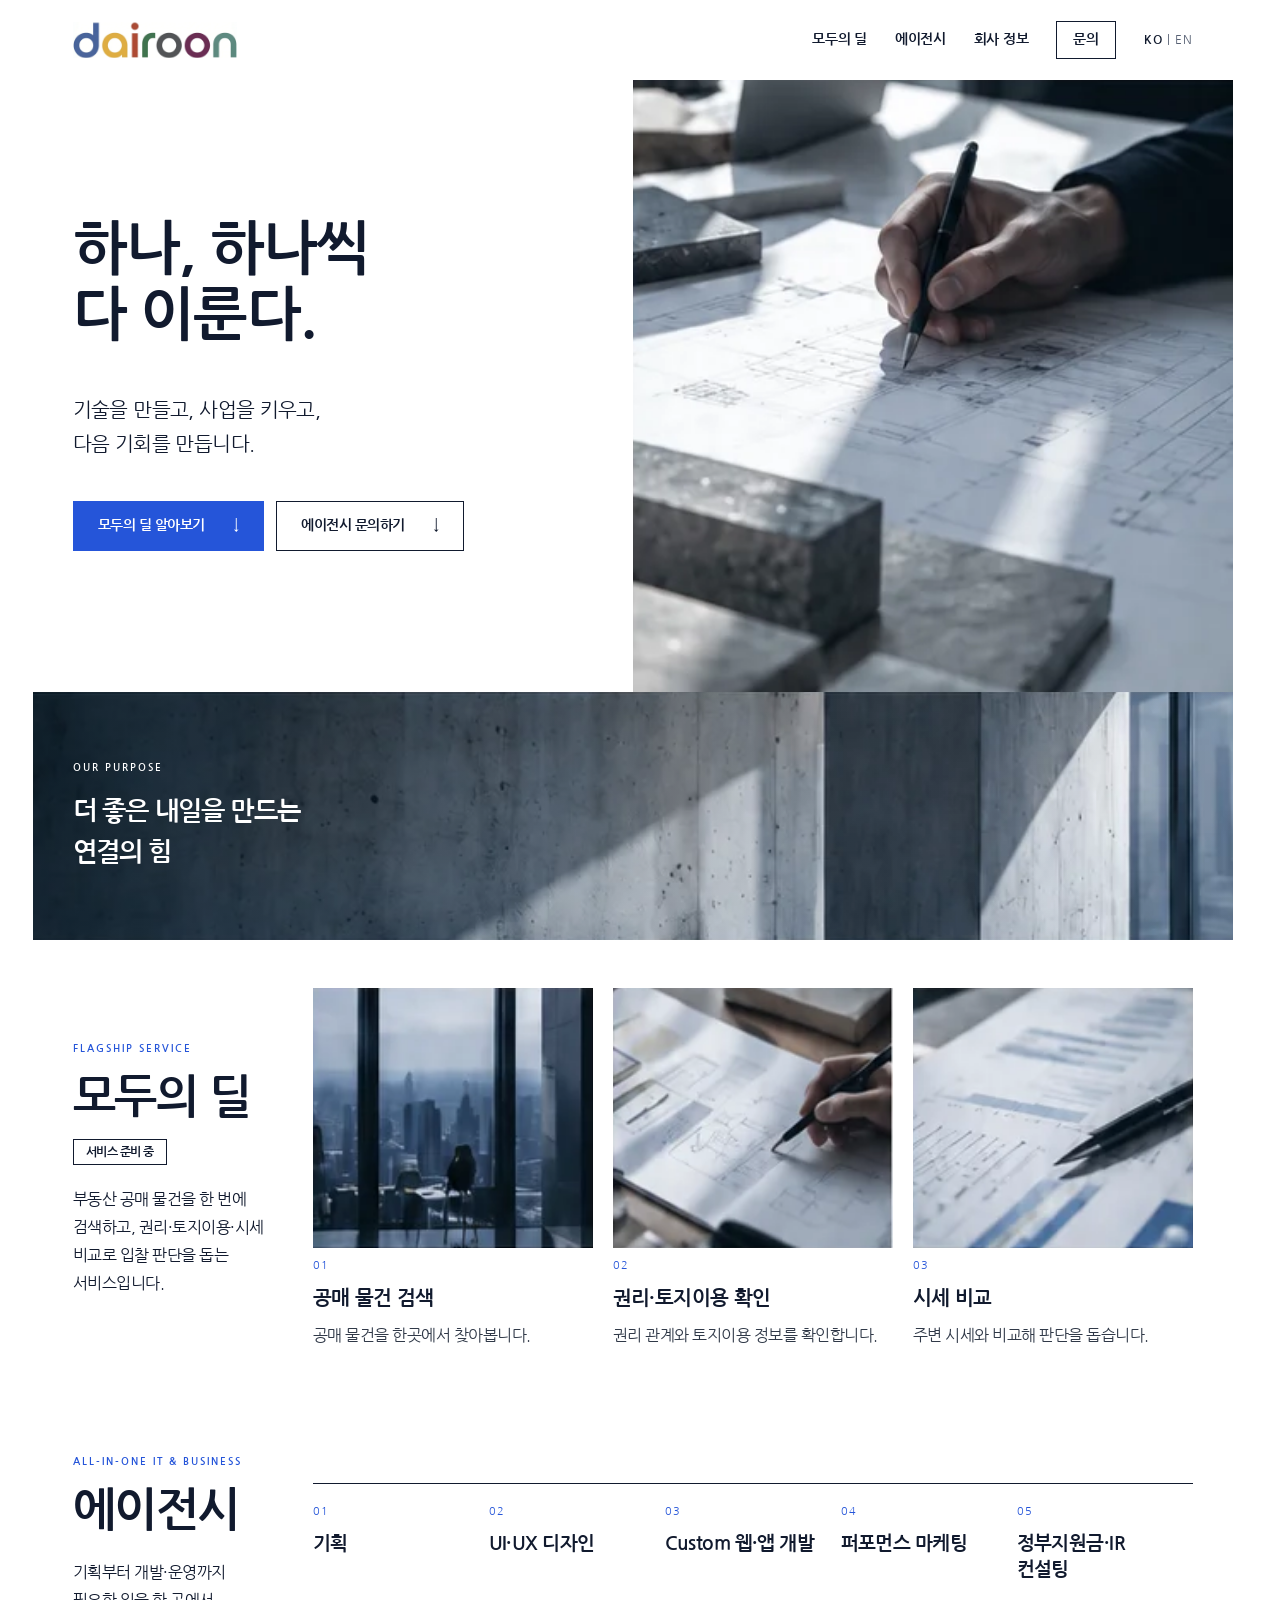
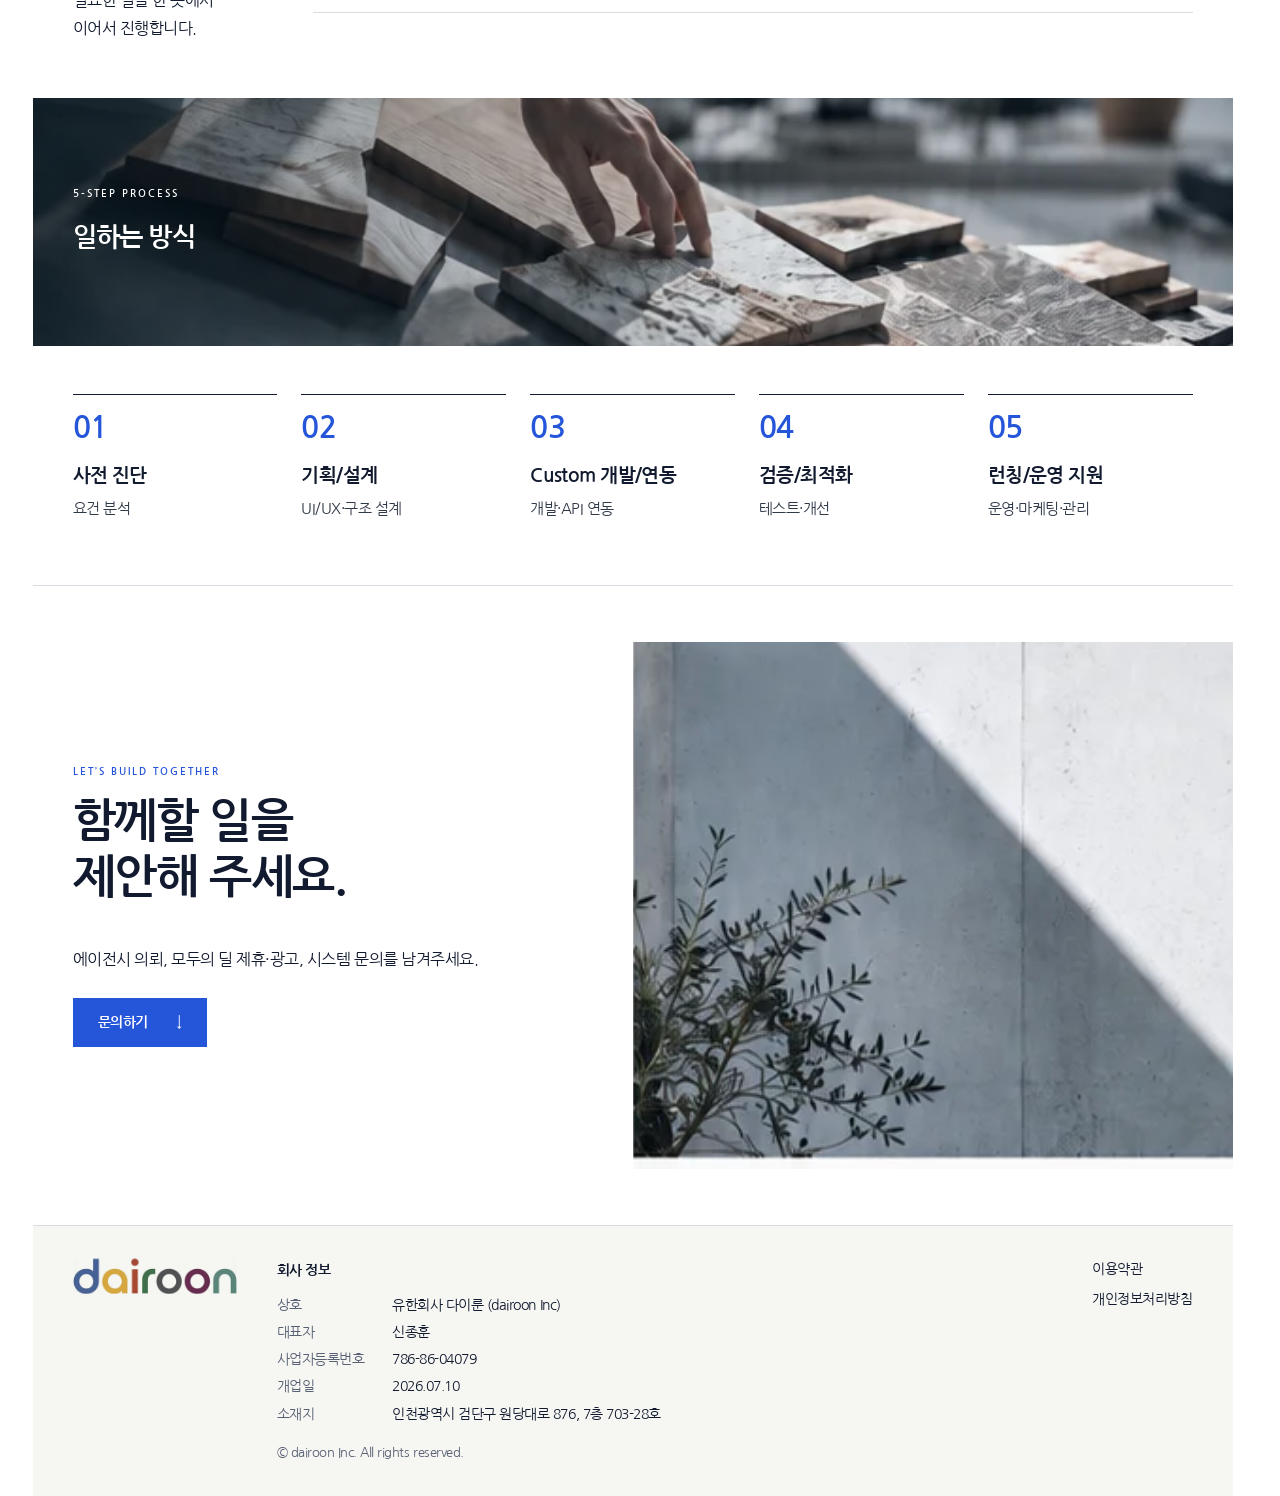
==== index.html @ aea19ba3 "Add renewed homepage (KO) with company info, legal pages, new site.css" ====
<!DOCTYPE html><html lang="ko"><head><meta charset="utf-8"/><meta name="viewport" content="width=device-width, initial-scale=1"/><link rel="stylesheet" href="/_next/static/chunks/2xvtko9cyt8w0.css?v=20260923d"/><link rel="stylesheet" href="/site.css?v=20261012a"/><meta name="theme-color" content="#111a2e"/><title>다이룬 (dairoon) | 올인원 IT & 비즈니스 에이전시, 모두의 딜</title><meta name="description" content="유한회사 다이룬은 기획·디자인·개발을 아우르는 올인원 IT & 비즈니스 에이전시이며, 부동산 공매 정보 서비스 모두의 딜을 준비하고 있습니다."/><link rel="canonical" href="https://www.dairoon.com/"/><link rel="alternate" hreflang="ko" href="https://www.dairoon.com/"/><link rel="alternate" hreflang="en" href="https://www.dairoon.com/en/"/><link rel="alternate" hreflang="x-default" href="https://www.dairoon.com/"/><meta property="og:title" content="다이룬 (dairoon) | 올인원 IT & 비즈니스 에이전시, 모두의 딜"/><meta property="og:description" content="유한회사 다이룬은 기획·디자인·개발을 아우르는 올인원 IT & 비즈니스 에이전시이며, 부동산 공매 정보 서비스 모두의 딜을 준비하고 있습니다."/><meta property="og:url" content="https://www.dairoon.com/"/><meta property="og:site_name" content="dairoon"/><meta property="og:locale" content="ko_KR"/><meta property="og:type" content="website"/><meta property="og:image" content="https://www.dairoon.com/dairoon-og-light-v2.png"/><meta property="og:image:secure_url" content="https://www.dairoon.com/dairoon-og-light-v2.png"/><meta property="og:image:type" content="image/png"/><meta property="og:image:width" content="1200"/><meta property="og:image:height" content="630"/><meta property="og:image:alt" content="dairoon"/><meta name="twitter:card" content="summary_large_image"/><meta name="twitter:image" content="https://www.dairoon.com/dairoon-og-light-v2.png"/><meta name="twitter:title" content="다이룬 (dairoon) | 올인원 IT & 비즈니스 에이전시, 모두의 딜"/><meta name="twitter:description" content="유한회사 다이룬은 기획·디자인·개발을 아우르는 올인원 IT & 비즈니스 에이전시이며, 부동산 공매 정보 서비스 모두의 딜을 준비하고 있습니다."/><link rel="preconnect" href="https://fonts.googleapis.com"/><link rel="preconnect" href="https://fonts.gstatic.com" crossorigin="anonymous"/><link rel="stylesheet" href="https://fonts.googleapis.com/css2?family=Nanum+Gothic:wght@400;700;800&amp;display=swap"/><script type="application/ld+json">{"@context":"https://schema.org","@type":"Organization","name":"다이룬","legalName":"유한회사 다이룬","alternateName":["dairoon","dairoon Inc"],"url":"https://www.dairoon.com/","foundingDate":"2026-07-10","founder":{"@type":"Person","name":"신종훈"},"taxID":"786-86-04079","address":{"@type":"PostalAddress","streetAddress":"원당대로 876, 7층 703-28호","addressLocality":"검단구","addressRegion":"인천광역시","addressCountry":"KR"}}</script></head><body><a class="skip-link" href="#main">본문으로 건너뛰기</a><div id="top"></div><header class="site-header"><a class="home-link" href="/#top" aria-label="다이룬 처음으로"><svg class="logo" viewBox="655 595 1506 336" role="img" aria-label="다이룬 dairoon"><image href="/logo-source.webp" width="2816" height="1536"></image></svg></a><nav class="site-nav" aria-label="Main"><a class="nav-link" href="#modoodeal">모두의 딜</a><a class="nav-link" href="#agency">에이전시</a><a class="nav-link" href="#company">회사 정보</a><a class="nav-contact" href="#contact">문의</a><span class="lang" aria-label="Language"><b>KO</b> | <a href="/en/" hreflang="en" lang="en">EN</a></span></nav></header><main id="main">
<section class="hero" aria-labelledby="hero-title"><div class="hero-copy"><p class="eyebrow">BUILD. OPERATE. GROW.</p><h1 id="hero-title">하나, 하나씩<br/>다 이룬다.</h1><p class="hero-sub">기술을 만들고, 사업을 키우고,<br/>다음 기회를 만듭니다.</p><div class="hero-actions"><a class="primary-button" href="#modoodeal">모두의 딜 알아보기 <span aria-hidden="true">↓</span></a><a class="ghost-button" href="#contact">에이전시 문의하기 <span aria-hidden="true">↓</span></a></div></div><div class="hero-visual"><svg class="photo hero-photo" width="380" height="396" viewBox="356 48 380 396" preserveAspectRatio="xMidYMid slice" aria-hidden="true"><image href="/editorial-source.webp" width="736" height="2135"></image></svg></div></section>
<section id="about" class="banner"><svg class="photo" width="736" height="151" viewBox="0 444 736 151" preserveAspectRatio="xMidYMid slice" aria-hidden="true"><image href="/editorial-source.webp" width="736" height="2135"></image></svg><div class="banner-copy"><p class="eyebrow">OUR PURPOSE</p><h2>더 좋은 내일을 만드는<br/>연결의 힘</h2></div></section>
<section id="modoodeal" class="service-section" aria-labelledby="md-title"><div class="section-intro"><p class="eyebrow">FLAGSHIP SERVICE</p><h2 id="md-title">모두의 딜</h2><p class="status-tag">서비스 준비 중</p><p class="section-lead">부동산 공매 물건을 한 번에 검색하고, 권리·토지이용·시세 비교로 입찰 판단을 돕는 서비스입니다.</p></div><div class="service-grid service-grid-3"><div class="service-card"><article><div class="card-media"><svg class="photo" width="167" height="152" viewBox="547 1474 167 152" preserveAspectRatio="xMidYMid slice" aria-hidden="true"><image href="/editorial-source.webp" width="736" height="2135"></image></svg></div><span class="card-number" aria-hidden="true">01</span><h3>공매 물건 검색</h3><p>공매 물건을 한곳에서 찾아봅니다.</p></article></div><div class="service-card"><article><div class="card-media"><svg class="photo" width="167" height="158" viewBox="547 1045 167 158" preserveAspectRatio="xMidYMid slice" aria-hidden="true"><image href="/editorial-source.webp" width="736" height="2135"></image></svg></div><span class="card-number" aria-hidden="true">02</span><h3>권리·토지이용 확인</h3><p>권리 관계와 토지이용 정보를 확인합니다.</p></article></div><div class="service-card"><article><div class="card-media"><svg class="photo" width="167" height="152" viewBox="186 1474 167 152" preserveAspectRatio="xMidYMid slice" aria-hidden="true"><image href="/editorial-source.webp" width="736" height="2135"></image></svg></div><span class="card-number" aria-hidden="true">03</span><h3>시세 비교</h3><p>주변 시세와 비교해 판단을 돕습니다.</p></article></div></div></section>
<section id="agency" class="service-section" aria-labelledby="ag-title"><div class="section-intro"><p class="eyebrow">ALL-IN-ONE IT & BUSINESS</p><h2 id="ag-title">에이전시</h2><p class="section-lead">기획부터 개발·운영까지
필요한 일을 한 곳에서
이어서 진행합니다.</p></div><ol class="item-grid"><li class="item-card"><span class="card-number" aria-hidden="true">01</span><h3>기획</h3></li><li class="item-card"><span class="card-number" aria-hidden="true">02</span><h3>UI·UX 디자인</h3></li><li class="item-card"><span class="card-number" aria-hidden="true">03</span><h3>Custom 웹·앱 개발</h3></li><li class="item-card"><span class="card-number" aria-hidden="true">04</span><h3>퍼포먼스 마케팅</h3></li><li class="item-card"><span class="card-number" aria-hidden="true">05</span><h3>정부지원금·IR 컨설팅</h3></li></ol></section>
<section class="banner"><svg class="photo" width="736" height="168" viewBox="0 854 736 168" preserveAspectRatio="xMidYMid slice" aria-hidden="true"><image href="/editorial-source.webp" width="736" height="2135"></image></svg><div class="banner-copy"><p class="eyebrow">5-STEP PROCESS</p><h2>일하는 방식</h2></div></section>
<section id="process" class="process-section" aria-label="일하는 방식"><ol class="step-grid"><li class="step"><span class="step-number">01</span><h3>사전 진단</h3><p>요건 분석</p></li><li class="step"><span class="step-number">02</span><h3>기획/설계</h3><p>UI/UX·구조 설계</p></li><li class="step"><span class="step-number">03</span><h3>Custom 개발/연동</h3><p>개발·API 연동</p></li><li class="step"><span class="step-number">04</span><h3>검증/최적화</h3><p>테스트·개선</p></li><li class="step"><span class="step-number">05</span><h3>런칭/운영 지원</h3><p>운영·마케팅·관리</p></li></ol></section>
<div class="contact-reveal"><section id="contact" class="contact-section" aria-labelledby="contact-title"><input class="contact-form-toggle" type="checkbox" id="contact-form-toggle"/><div class="contact-overview"><div class="contact-copy"><p class="eyebrow">LET’S BUILD TOGETHER</p><h2 id="contact-title">함께할 일을<br/>제안해 주세요.</h2><p>에이전시 의뢰, 모두의 딜 제휴·광고,<br class="mobile-break"/> 시스템 문의를 남겨주세요.</p><label class="primary-button" for="contact-form-toggle">문의하기 <span aria-hidden="true">↓</span></label></div><svg class="photo" width="318" height="281" viewBox="418 1740 318 281" preserveAspectRatio="xMidYMid slice" aria-hidden="true"><image href="/editorial-source.webp" width="736" height="2135"></image></svg></div><div id="contact-form-panel" class="contact-form-panel"><div class="form-intro"><h3>어떤 일을 함께할까요?</h3><p>필요한 도움을 알려주세요.</p><p class="form-note">* 필수 입력</p></div><form action="https://formsubmit.co/jason@dairoon.com" method="POST" aria-label="문의 양식"><input type="hidden" name="_subject" value="[다이룬] 문의"/><input type="hidden" name="_template" value="table"/><input type="hidden" name="_captcha" value="false"/><input type="hidden" name="_next" value="https://www.dairoon.com/thanks.html"/><fieldset><legend class="sr-only">문의 정보</legend><div class="form-grid"><div class="field"><label for="name">이름 *</label><input id="name" autocomplete="name" maxlength="60" required name="name"/></div><div class="field"><label for="email">이메일 *</label><input id="email" type="email" autocomplete="email" maxlength="254" required name="email"/></div><div class="field"><label for="company">회사·소속 <span>(선택)</span></label><input id="company" autocomplete="organization" maxlength="100" name="company"/></div><div class="field"><label for="phone">연락처 <span>(선택)</span></label><input id="phone" type="tel" autocomplete="tel" maxlength="30" name="phone"/></div><div class="field full-width"><label for="type">문의 유형 *</label><select id="type" name="type" required><option value="" selected>문의 유형을 선택해주세요</option><option>에이전시 문의</option><option>모두의 딜 제휴</option><option>광고</option><option>시스템 문의</option></select></div><div class="field full-width"><label for="message">문의 내용 *</label><textarea id="message" name="message" rows="6" minlength="10" maxlength="3000" required placeholder="진행하고 싶은 일이나 궁금한 점을 적어주세요."></textarea></div><div class="honeypot" aria-hidden="true"><label for="website">웹사이트</label><input id="website" tabindex="-1" autocomplete="off" name="website"/></div></div><p class="setup-notice">문의하신 내용을 확인한 후 회신해 드리겠습니다.</p><label class="consent"><input type="checkbox" required name="consent"/><span>개인정보 수집·이용에 동의합니다. (필수) <a class="policy-link" href="/privacy.html">개인정보처리방침</a></span></label><button class="primary-button submit-button" type="submit">문의 보내기 <span aria-hidden="true">↗</span></button></fieldset></form></div></section></div>
</main>
<footer id="company" class="site-footer company-footer"><a class="footer-logo" href="/#top" aria-label="다이룬 처음으로"><svg class="logo" viewBox="655 595 1506 336" role="img" aria-label="다이룬 dairoon"><image href="/logo-source.webp" width="2816" height="1536"></image></svg></a><div class="footer-info"><strong>회사 정보</strong><dl class="company-list"><dt>상호</dt><dd>유한회사 다이룬 (dairoon Inc)</dd><dt>대표자</dt><dd>신종훈</dd><dt>사업자등록번호</dt><dd>786-86-04079</dd><dt>개업일</dt><dd>2026.07.10</dd><dt>소재지</dt><dd>인천광역시 검단구 원당대로 876, 7층 703-28호</dd></dl><small>© dairoon Inc. All rights reserved.</small></div><nav class="footer-links" aria-label="Legal"><a href="/terms.html">이용약관</a><a href="/privacy.html">개인정보처리방침</a></nav></footer></body></html>
---- _next/static/chunks/2xvtko9cyt8w0.css ----
:root{--ink:#111a2e;--blue:#2555d9;--paper:#f6f6f3;--white:#fff;--muted:#586174;--line:#d9dce2;--error:#a82727;--content:1200px;--gutter:40px;--ease:cubic-bezier(.25, 1, .5, 1)}*{box-sizing:border-box}html{scroll-behavior:smooth;scrollbar-gutter:stable;scrollbar-color:#9199a5 #f6f6f3;scroll-padding-top:24px}body{color:var(--ink);font-synthesis:none;letter-spacing:-.03em;-webkit-font-smoothing:antialiased;-moz-osx-font-smoothing:grayscale;background:#fff;margin:0;font-family:Nanum Gothic,system-ui,-apple-system,BlinkMacSystemFont,sans-serif;font-size:16px;line-height:1.7}a{color:inherit;text-decoration:none}button,input,textarea,select{font:inherit}button{cursor:pointer}button:disabled{cursor:not-allowed;opacity:.55}a,button,input,textarea,select,summary{-webkit-tap-highlight-color:transparent}:focus-visible{outline:3px solid var(--blue);outline-offset:4px}h1,h2,h3,p{margin:0}h1,h2,h3{letter-spacing:-.03em;word-break:keep-all;line-height:1.25}p{overflow-wrap:anywhere;word-break:keep-all}img,svg{object-fit:cover;max-width:100%;height:auto;display:block}fieldset{border:0;min-width:0;margin:0;padding:0}main,.site-header,.site-footer{width:100%;max-width:var(--content);margin:0 auto}main>*{min-width:0}section{position:relative}.sr-only,.skip-link:not(:focus){clip-path:inset(50%);white-space:nowrap;width:1px;height:1px;position:absolute;overflow:hidden}.skip-link:focus{z-index:100;background:#fff;padding:12px;position:fixed;top:12px;left:12px}.logo{aspect-ratio:1506/336;width:100%;height:auto;overflow:hidden}.photo{object-fit:cover;width:100%;max-width:100%;height:auto;overflow:hidden}.eyebrow{letter-spacing:.2em;font-size:10px;font-weight:700;line-height:1.5}.site-header{height:80px;padding:0 var(--gutter);align-items:center;display:flex}.home-link{flex:none;width:164px;display:block}.hero{grid-template-columns:repeat(2,minmax(0,1fr));align-items:stretch;display:grid}.hero-copy{padding:76px 36px 80px var(--gutter);align-self:center;min-width:0}.hero h1{letter-spacing:-.03em;font-size:clamp(42px,4.5vw,64px);font-weight:700;line-height:1.15}.hero-sub{letter-spacing:-.03em;margin-top:44px;font-size:20px;line-height:1.7}.hero-copy .eyebrow,.hero-copy .text-link{display:none}.hero-visual{aspect-ratio:1/1.02;min-width:0;overflow:hidden}.hero-visual .photo{object-fit:cover;height:100%}.hero-visual>.reveal-motion{height:100%}.banner{isolation:isolate;background:#172731;align-items:center;min-height:248px;display:grid;overflow:hidden}.banner>.photo{z-index:-2;height:100%;position:absolute;inset:0}.banner:after{content:"";z-index:-1;background:linear-gradient(90deg,#07141d7a,#07141d0a 75%);position:absolute;inset:0}.banner-copy{padding:48px var(--gutter);color:#fff}.banner .eyebrow{margin-bottom:16px}.banner h2{font-size:26px;font-weight:700;line-height:1.55}.service-section{padding:48px var(--gutter) 56px;grid-template-columns:210px minmax(0,1fr);align-items:center;gap:30px;display:grid}.section-intro{min-width:0}.section-intro h2{margin-top:14px;font-size:46px;font-weight:700;line-height:1.2}.section-lead{letter-spacing:-.03em;white-space:pre-line;margin-top:20px;font-size:16px;line-height:1.75}.service-grid{align-items:start;gap:20px;min-width:0;display:grid}.service-grid-2{grid-template-columns:repeat(2,minmax(0,1fr))}.service-grid-3{grid-template-columns:repeat(3,minmax(0,1fr))}.service-card,.service-card article{min-width:0}.card-media{aspect-ratio:1.075;width:100%;overflow:hidden}.card-media .photo{object-fit:cover;width:100%;height:100%}.service-grid-2 .card-media{aspect-ratio:1.635}.card-number{letter-spacing:.12em;color:var(--blue);font-variant-numeric:tabular-nums;margin-top:12px;margin-bottom:14px;font-size:11px;line-height:1;display:block}.service-card h3{overflow-wrap:anywhere;margin-bottom:10px;font-size:20px;font-weight:700;line-height:1.35}.service-card p{letter-spacing:-.03em;white-space:normal;color:#303948;font-size:16px;line-height:1.7}.contact-reveal{min-width:0}.contact-section{border-top:1px solid var(--line)}.contact-overview{grid-template-columns:repeat(2,minmax(0,1fr));align-items:center;gap:0;padding:56px 0;display:grid}.contact-copy{padding:24px 32px 24px var(--gutter);min-width:0}.contact-copy .eyebrow{display:none}.contact-copy h2{font-size:46px;font-weight:700;line-height:1.22}.contact-copy>p:not(.eyebrow){margin-top:40px;font-size:16px;line-height:1.8}.contact-overview>.photo{aspect-ratio:1.14;object-fit:cover;width:100%;height:auto}.mobile-break{display:none}.primary-button{border:1px solid var(--blue);background:var(--blue);color:#fff;min-height:48px;transition:background .2s var(--ease);justify-content:space-between;align-items:center;gap:28px;padding:12px 24px;font-size:14px;font-weight:700;display:inline-flex}.primary-button:hover:not(:disabled){background:#183fa9}.primary-button:active:not(:disabled){background:#14368f}.contact-copy .primary-button{margin-top:24px}.site-footer{padding:32px var(--gutter);background:var(--paper);border-top:1px solid var(--line);grid-template-columns:170px minmax(0,1fr) auto;align-items:center;gap:34px;display:grid}.footer-logo{width:164px}.footer-logo .logo{mix-blend-mode:multiply}.footer-info{overflow-wrap:anywhere;font-size:14px;line-height:1.8}.footer-info strong{margin-bottom:3px;font-size:14px;display:block}.footer-info address{font-style:normal}.footer-info small{color:var(--muted);margin-top:6px;font-size:13px;display:block}.socials{flex-wrap:wrap;align-items:center;gap:4px;display:flex}.social-button{width:44px;height:44px;color:var(--ink);background:0 0;border:0;border-radius:8px;place-items:center;padding:0;display:grid}.social-button:hover{background:#e5e8ee}.toast-region{z-index:100;inset-inline:20px;bottom:calc(24px + env(safe-area-inset-bottom,0px));pointer-events:none;justify-content:center;display:flex;position:fixed}.site-toast{color:#fff;text-align:center;opacity:0;max-width:calc(100% - 8px);transition:opacity .35s var(--ease),transform .35s var(--ease);transform:translateY(16px);background:rgba(17,26,46,.92);-webkit-backdrop-filter:blur(14px);backdrop-filter:blur(14px);border:1px solid rgba(255,255,255,.16);border-radius:16px;padding:14px 26px;font-size:14px;font-weight:700;letter-spacing:-.02em;line-height:1.6;box-shadow:0 16px 40px rgba(8,14,28,.4)}.site-toast[data-state=hidden]{visibility:hidden}.site-toast[data-state=visible]{opacity:1;transform:translateY(0)}@media (prefers-reduced-motion:reduce){.site-toast{transition:opacity .2s linear;transform:none!important}}.socials svg{width:19px;height:19px;fill:var(--ink)}.socials svg[fill=none]{fill:none;stroke:var(--ink);stroke-width:1.8px}.reveal{min-width:0}.reveal-motion{opacity:1;transition:opacity .7s var(--ease), transform .7s var(--ease);transition-delay:var(--reveal-delay,0s);transform:none}.reveal-pending>.reveal-motion{opacity:0;transition:none;transform:translateY(30px)}.reveal-pending:focus-within>.reveal-motion{opacity:1;transform:none}.contact-form-panel{padding:40px var(--gutter) 48px;background:var(--paper);border-top:1px solid var(--line)}.contact-form-panel:not([hidden]){grid-template-columns:minmax(0,1fr) minmax(0,2fr);gap:40px;display:grid}.form-intro h3{font-size:24px}.form-intro p{color:var(--muted);margin-top:12px;font-size:16px}.form-note{margin-top:24px;font-size:12px}.form-grid{grid-template-columns:repeat(2,minmax(0,1fr));gap:20px;display:grid}.field{flex-direction:column;gap:8px;min-width:0;display:flex}.full-width{grid-column:1/-1}.field label{font-size:14px;font-weight:700}.field label span{color:var(--muted);font-weight:400}.field input,.field textarea,.field select{width:100%;min-width:0;color:var(--ink);background:#fff;border:1px solid #9299a4;border-radius:0;min-height:48px;padding:12px;font-size:16px}.field textarea{resize:vertical;min-height:160px}.field [aria-invalid=true]{border-color:var(--error)}.field-error{color:var(--error);font-size:13px}.character-count{text-align:right;color:var(--muted);font-size:12px}.honeypot{width:1px;height:1px;position:absolute;left:-10000px;overflow:hidden}.privacy-notice{border-block:1px solid var(--line);margin:24px 0 16px;padding:16px 0;font-size:13px}.privacy-notice summary{cursor:pointer;font-weight:700}.privacy-notice dl{grid-template-columns:120px minmax(0,1fr);gap:8px;display:grid}.privacy-notice dd{margin:0}.consent{align-items:center;gap:12px;min-height:44px;font-size:13px;display:flex}.consent input{width:20px;height:20px;accent-color:var(--blue);flex:none}.setup-notice{color:var(--muted);padding:20px 0;font-size:14px}.setup-notice a{text-decoration:underline}.security-check{min-height:65px;margin-top:20px}.submit-button{min-width:200px;margin-top:24px}.form-status:not(:empty){border-left:3px solid var(--blue);background:#edf1fb;margin-top:20px;padding:16px;font-size:14px}.form-status.error{color:var(--error);border-color:var(--error);background:#fff3f0}@media (min-width:769px) and (max-width:1024px){:root{--gutter:28px}.service-section{grid-template-columns:170px minmax(0,1fr);gap:22px}.service-grid{gap:16px}.service-card h3{font-size:18px}.section-intro h2{font-size:40px}.hero-copy{padding-block:60px}.hero h1{font-size:46px}.hero-sub{font-size:17px}.contact-copy h2{font-size:38px}.site-footer{grid-template-columns:150px minmax(0,1fr);gap:24px}.socials{grid-column:2}}@media (max-width:768px){body{font-size:15px}:root{--gutter:20px}.site-header{height:72px}.home-link{width:145px}.hero{padding:0 var(--gutter);grid-template-columns:1fr;gap:32px}.hero-copy{padding:42px 0 0}.hero h1{font-size:clamp(36px,8.5vw,54px)}.hero-sub{margin-top:28px;font-size:17px;line-height:1.75}.hero-visual{aspect-ratio:4/3;margin-bottom:36px}.banner{min-height:220px}.banner h2{font-size:24px}.banner-copy{padding:40px var(--gutter)}.service-section{padding:40px var(--gutter) 48px;grid-template-columns:1fr;gap:30px}.section-intro h2{margin-top:12px;font-size:38px}.section-lead{margin-top:16px;font-size:15px}.service-grid-2,.service-grid-3{grid-template-columns:1fr;gap:32px}.card-media,.service-grid-2 .card-media{aspect-ratio:1.5}.service-card h3{font-size:22px}.service-card p{font-size:15px}.contact-overview{padding:40px var(--gutter);grid-template-columns:1fr;gap:32px}.contact-copy{padding:0}.contact-copy h2{font-size:clamp(32px,8vw,44px)}.contact-copy>p:not(.eyebrow){margin-top:24px;font-size:15px}.contact-overview>.photo{aspect-ratio:1.5}.contact-section.is-open .contact-overview>.photo{display:none}.contact-form-panel:not([hidden]){grid-template-columns:1fr;gap:28px}.form-grid,.privacy-notice dl{grid-template-columns:1fr}.privacy-notice dd{margin-bottom:8px}.submit-button{width:100%}.site-footer{padding:28px var(--gutter);grid-template-columns:1fr;gap:22px}.footer-logo{width:145px}.socials{grid-column:1}.socials svg{width:20px;height:20px}}@media (prefers-reduced-motion:reduce){html{scroll-behavior:auto}.reveal>.reveal-motion{opacity:1;transition:none;transform:none}*,:before,:after{transition:none!important;animation:none!important}}@media (forced-colors:active){html{scrollbar-color:auto}}@media print{.reveal>.reveal-motion{opacity:1;transition:none;transform:none}}

@keyframes mobile-hero-type{from{clip-path:inset(0 100% 0 0)}to{clip-path:inset(0 0 0 0)}}@media (max-width:768px) and (prefers-reduced-motion:no-preference){.hero h1{animation:mobile-hero-type 1.2s steps(12,end) .15s both}}
@keyframes dairoon-sequential-reveal{from{opacity:0;transform:translateY(26px)}to{opacity:1;transform:translateY(0)}}.contact-form-panel{display:none}.contact-form-panel:target{display:grid;animation:dairoon-sequential-reveal .45s var(--ease) both}
.contact-form-panel:not([hidden]){display:none}.contact-form-panel:not([hidden]):target{display:grid}
.contact-form-toggle{position:absolute;width:1px;height:1px;opacity:0;pointer-events:none}.contact-form-toggle:not(:checked)~.contact-form-panel{display:none!important}.contact-form-toggle:checked~.contact-form-panel{display:grid!important}.contact-copy label.primary-button{cursor:pointer}
---- site.css ----
.site-header{justify-content:space-between}
.site-nav{display:flex;align-items:center;gap:28px;font-size:14px;font-weight:700;letter-spacing:-.02em}
.site-nav a:hover{color:var(--blue)}
.site-nav .nav-contact{border:1px solid var(--ink);padding:6px 16px}
.site-nav .nav-contact:hover{background:var(--ink);color:#fff}
.lang{font-size:12px;letter-spacing:.08em;color:var(--muted);font-weight:400;white-space:nowrap}
.lang b{color:var(--ink)}
.hero-copy .eyebrow{display:none}
.hero-actions{display:flex;flex-wrap:wrap;gap:12px;margin-top:40px}
.hero-actions .primary-button,.hero-actions .ghost-button{min-width:176px}
.ghost-button{border:1px solid var(--ink);background:#fff;color:var(--ink);min-height:48px;justify-content:space-between;align-items:center;gap:28px;padding:12px 24px;font-size:14px;font-weight:700;display:inline-flex;transition:background .2s var(--ease),color .2s var(--ease)}
.ghost-button:hover{background:var(--ink);color:#fff}
.section-intro .eyebrow{color:var(--blue)}
.status-tag{display:inline-block;margin-top:14px;border:1px solid var(--ink);padding:2px 12px;font-size:12px;font-weight:700;line-height:1.7}
.item-grid{list-style:none;margin:0;padding:0;display:grid;grid-template-columns:repeat(5,minmax(0,1fr));border-top:1px solid var(--ink);min-width:0}
.item-card{padding:22px 16px 28px 0;border-bottom:1px solid var(--line);min-width:0}
.item-card .card-number{margin-top:0}
.item-card h3{font-size:19px;font-weight:700;line-height:1.4;margin:0;word-break:keep-all}
.banner .eyebrow{display:block}
.process-section{padding:48px var(--gutter) 64px}
.step-grid{list-style:none;margin:0;padding:0;display:grid;grid-template-columns:repeat(5,minmax(0,1fr));gap:0 24px}
.step{border-top:1px solid var(--ink);padding-top:18px;min-width:0}
.step-number{display:block;color:var(--blue);font-size:30px;font-weight:700;line-height:1;margin-bottom:20px;font-variant-numeric:tabular-nums}
.step h3{font-size:19px;font-weight:700;line-height:1.4;margin:0 0 8px;word-break:keep-all}
.step p{color:#303948;font-size:15px;line-height:1.6}
.contact-copy .eyebrow{display:block;color:var(--blue);margin-bottom:14px}
.consent span{line-height:1.5}
.policy-link{text-decoration:underline}
.company-footer{grid-template-columns:170px minmax(0,1fr) auto;align-items:start}
.company-list{display:grid;grid-template-columns:max-content minmax(0,1fr);gap:2px 28px;margin:10px 0 14px}
.company-list dt{color:var(--muted)}
.company-list dd{margin:0;overflow-wrap:anywhere}
.footer-links{display:flex;flex-direction:column;gap:6px;font-size:14px;align-items:flex-start}
.footer-links a:hover{text-decoration:underline}
.legal{max-width:820px;padding:40px var(--gutter) 72px}
.legal h1{font-size:34px;margin-bottom:28px}
.legal h2{font-size:18px;margin:32px 0 8px}
.legal p{font-size:15px;line-height:1.85;color:#303948}
@media (min-width:769px) and (max-width:1024px){.site-nav{gap:18px}.item-grid{grid-template-columns:repeat(3,minmax(0,1fr))}.step-grid{grid-template-columns:repeat(3,minmax(0,1fr));gap:32px 20px}.company-footer{grid-template-columns:150px minmax(0,1fr)}.footer-links{grid-column:2;flex-direction:row;gap:20px}}
@media (max-width:768px){.site-nav{gap:14px}.site-nav .nav-link{display:none}.site-nav .nav-contact{padding:5px 12px}.hero-actions{margin-top:28px}.hero-actions .primary-button,.hero-actions .ghost-button{width:100%}.item-grid{grid-template-columns:repeat(2,minmax(0,1fr))}.step-grid{grid-template-columns:1fr;gap:24px}.step{display:grid;grid-template-columns:48px minmax(0,1fr);column-gap:12px;padding-top:16px}.step-number{grid-row:1/3;font-size:24px;margin:0}.company-footer{grid-template-columns:1fr}.company-list{grid-template-columns:max-content minmax(0,1fr);gap:2px 16px}.footer-links{flex-direction:row;gap:20px}.legal h1{font-size:28px}}
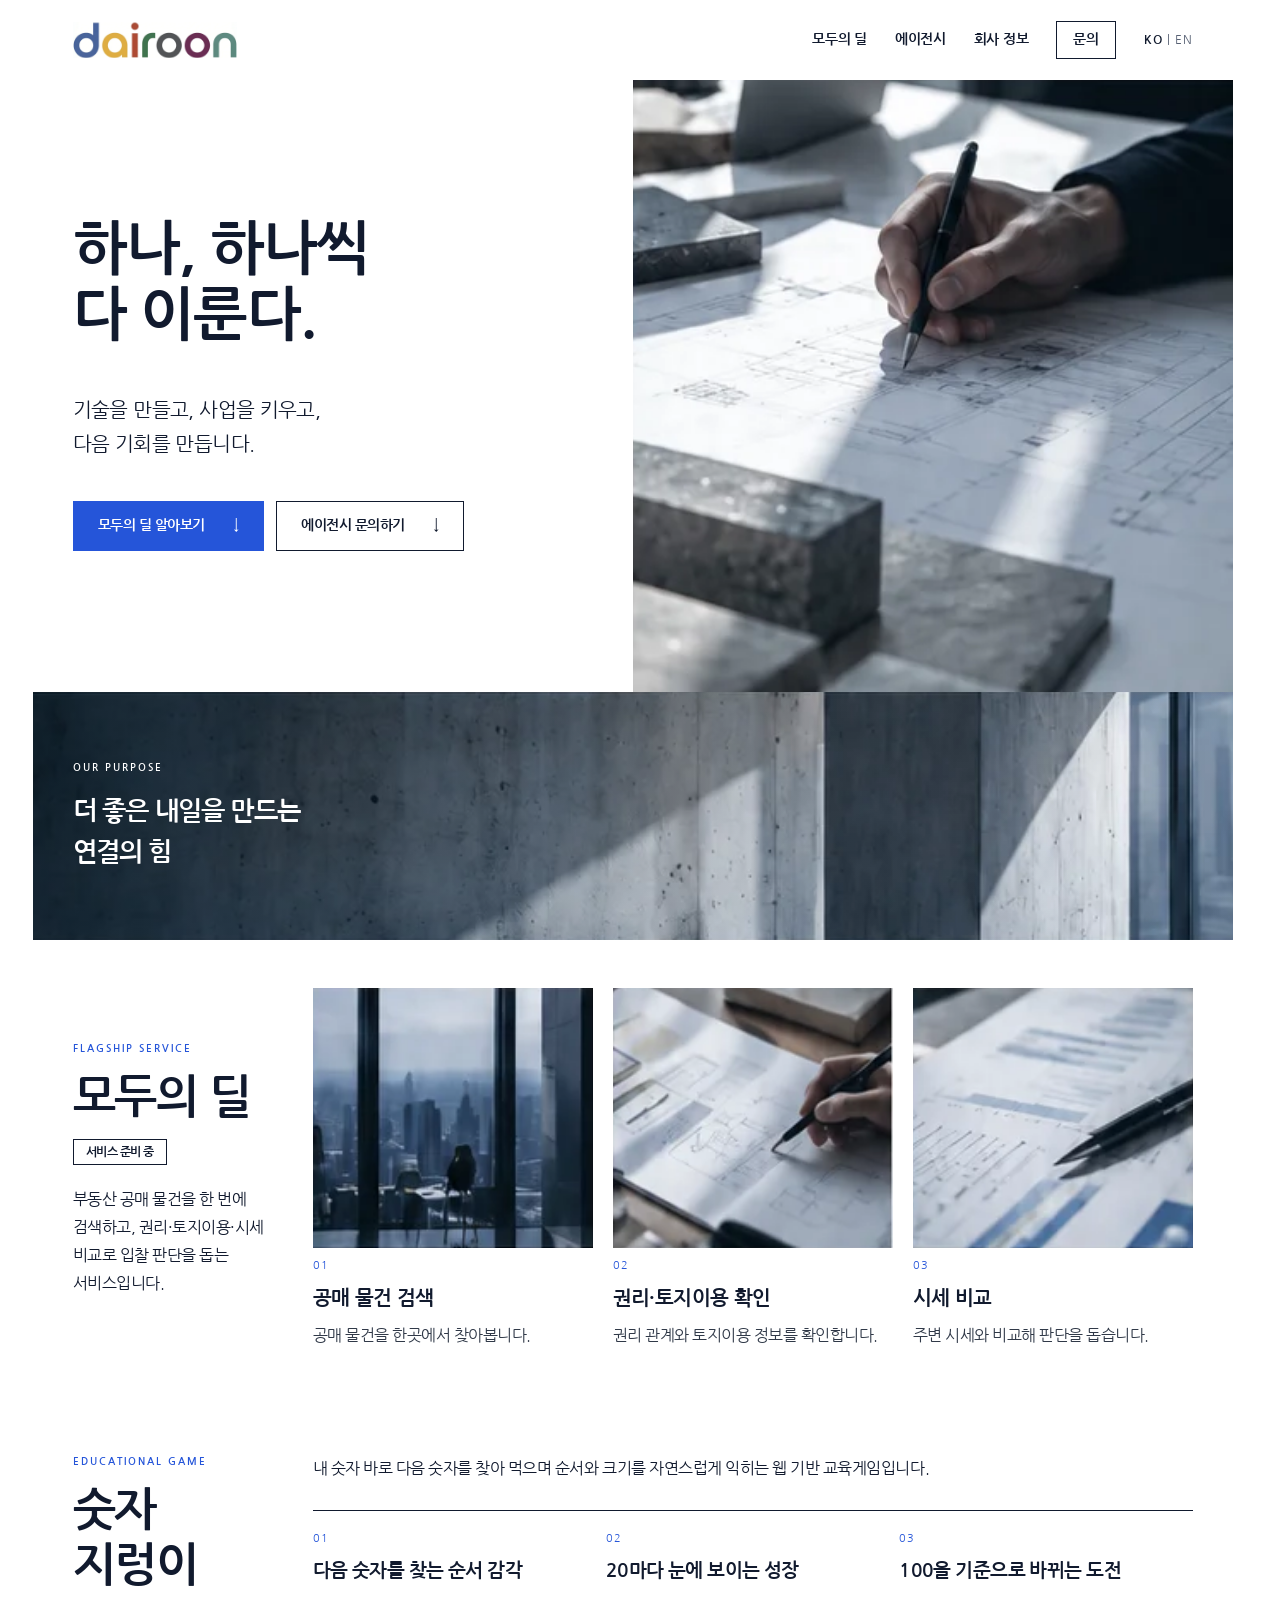
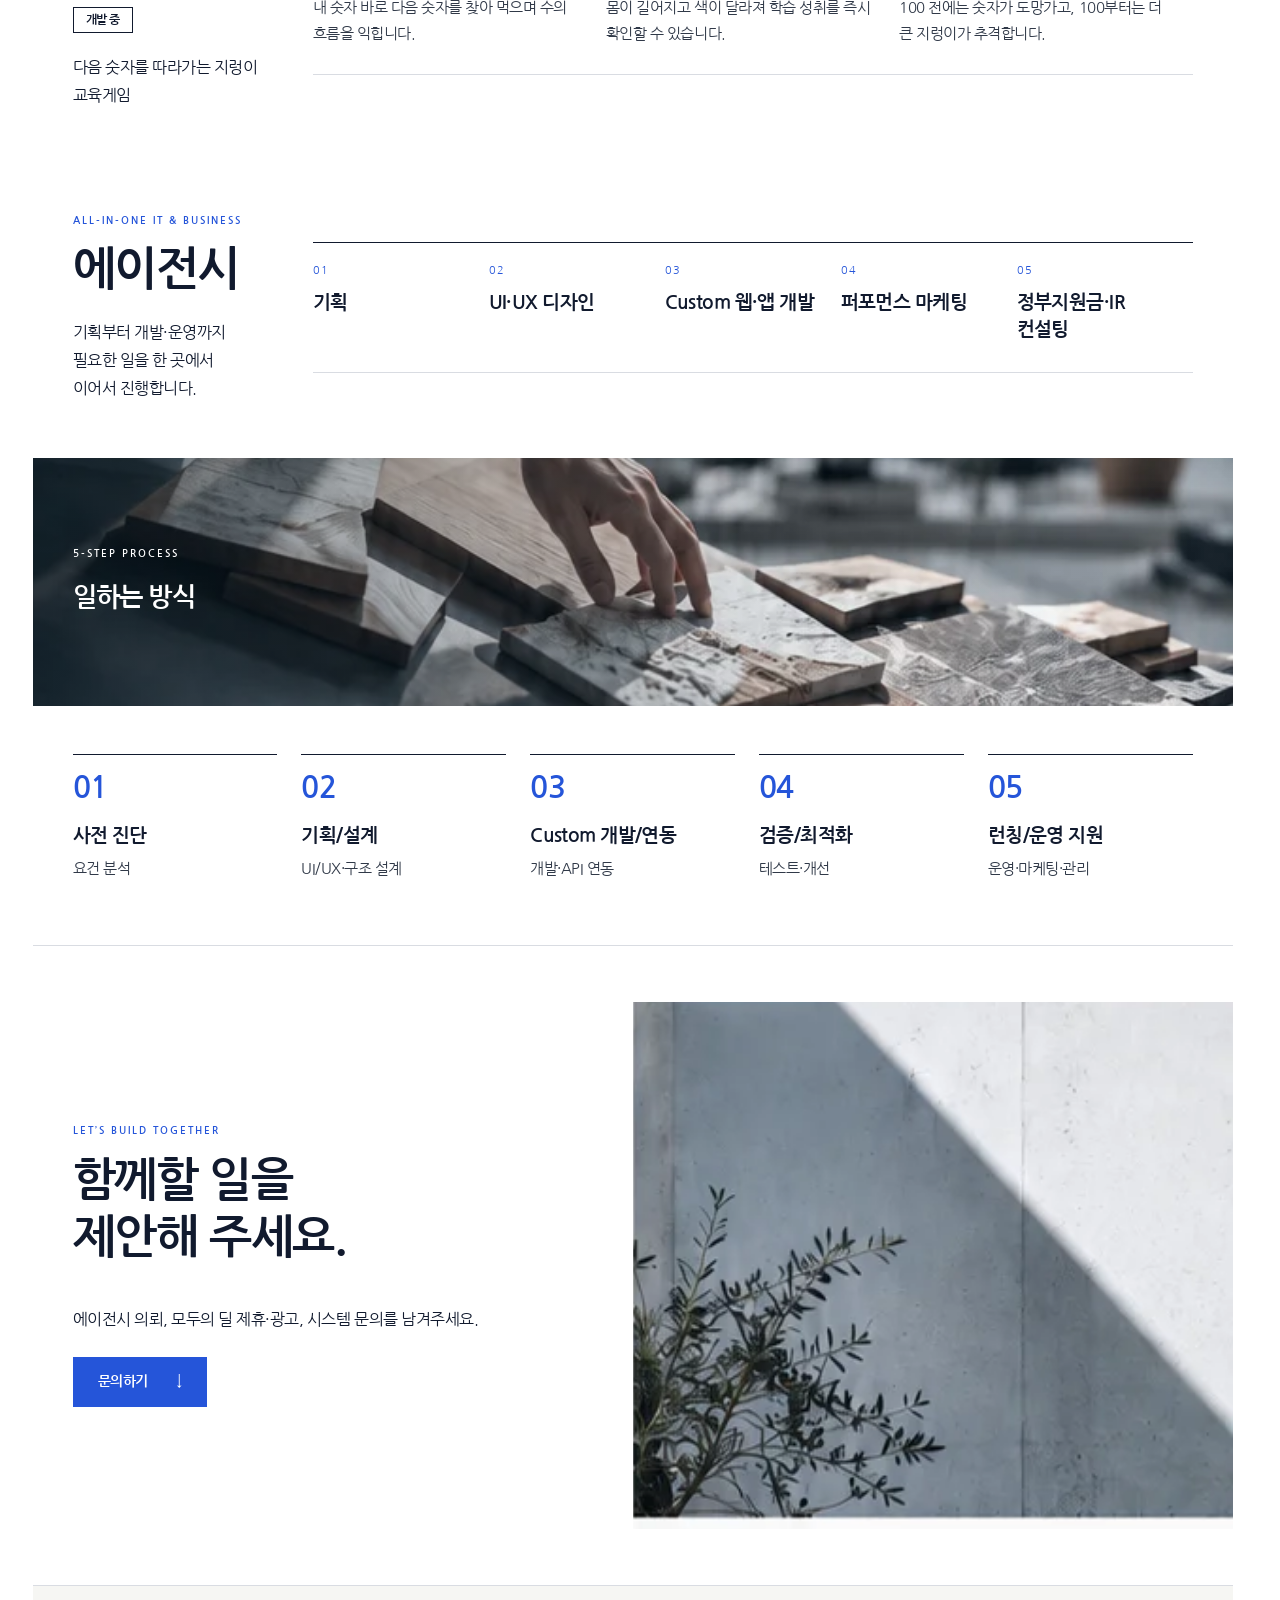
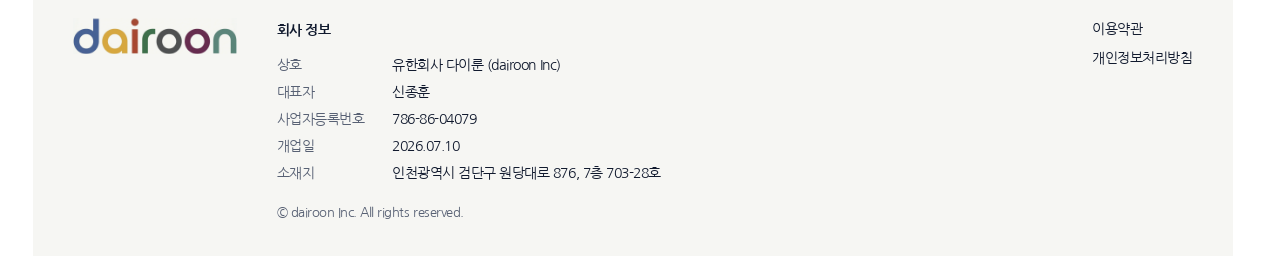
==== commit c380bc53: "Add Number Snake (in development) card to KO homepage" ====
--- a/index.html
+++ b/index.html
@@ -2,6 +2,7 @@
 <section class="hero" aria-labelledby="hero-title"><div class="hero-copy"><p class="eyebrow">BUILD. OPERATE. GROW.</p><h1 id="hero-title">하나, 하나씩<br/>다 이룬다.</h1><p class="hero-sub">기술을 만들고, 사업을 키우고,<br/>다음 기회를 만듭니다.</p><div class="hero-actions"><a class="primary-button" href="#modoodeal">모두의 딜 알아보기 <span aria-hidden="true">↓</span></a><a class="ghost-button" href="#contact">에이전시 문의하기 <span aria-hidden="true">↓</span></a></div></div><div class="hero-visual"><svg class="photo hero-photo" width="380" height="396" viewBox="356 48 380 396" preserveAspectRatio="xMidYMid slice" aria-hidden="true"><image href="/editorial-source.webp" width="736" height="2135"></image></svg></div></section>
 <section id="about" class="banner"><svg class="photo" width="736" height="151" viewBox="0 444 736 151" preserveAspectRatio="xMidYMid slice" aria-hidden="true"><image href="/editorial-source.webp" width="736" height="2135"></image></svg><div class="banner-copy"><p class="eyebrow">OUR PURPOSE</p><h2>더 좋은 내일을 만드는<br/>연결의 힘</h2></div></section>
 <section id="modoodeal" class="service-section" aria-labelledby="md-title"><div class="section-intro"><p class="eyebrow">FLAGSHIP SERVICE</p><h2 id="md-title">모두의 딜</h2><p class="status-tag">서비스 준비 중</p><p class="section-lead">부동산 공매 물건을 한 번에 검색하고, 권리·토지이용·시세 비교로 입찰 판단을 돕는 서비스입니다.</p></div><div class="service-grid service-grid-3"><div class="service-card"><article><div class="card-media"><svg class="photo" width="167" height="152" viewBox="547 1474 167 152" preserveAspectRatio="xMidYMid slice" aria-hidden="true"><image href="/editorial-source.webp" width="736" height="2135"></image></svg></div><span class="card-number" aria-hidden="true">01</span><h3>공매 물건 검색</h3><p>공매 물건을 한곳에서 찾아봅니다.</p></article></div><div class="service-card"><article><div class="card-media"><svg class="photo" width="167" height="158" viewBox="547 1045 167 158" preserveAspectRatio="xMidYMid slice" aria-hidden="true"><image href="/editorial-source.webp" width="736" height="2135"></image></svg></div><span class="card-number" aria-hidden="true">02</span><h3>권리·토지이용 확인</h3><p>권리 관계와 토지이용 정보를 확인합니다.</p></article></div><div class="service-card"><article><div class="card-media"><svg class="photo" width="167" height="152" viewBox="186 1474 167 152" preserveAspectRatio="xMidYMid slice" aria-hidden="true"><image href="/editorial-source.webp" width="736" height="2135"></image></svg></div><span class="card-number" aria-hidden="true">03</span><h3>시세 비교</h3><p>주변 시세와 비교해 판단을 돕습니다.</p></article></div></div></section>
+<section id="number-snake" class="service-section" aria-labelledby="ns-title"><div class="section-intro"><p class="eyebrow">EDUCATIONAL GAME</p><h2 id="ns-title">숫자 지렁이</h2><p class="status-tag">개발 중</p><p class="section-lead">다음 숫자를 따라가는 지렁이 교육게임</p></div><div class="ns-body"><p class="ns-desc">내 숫자 바로 다음 숫자를 찾아 먹으며 순서와 크기를 자연스럽게 익히는 웹 기반 교육게임입니다.</p><ol class="item-grid item-grid-3"><li class="item-card"><span class="card-number" aria-hidden="true">01</span><h3>다음 숫자를 찾는 순서 감각</h3><p>내 숫자 바로 다음 숫자를 찾아 먹으며 수의 흐름을 익힙니다.</p></li><li class="item-card"><span class="card-number" aria-hidden="true">02</span><h3>20마다 눈에 보이는 성장</h3><p>몸이 길어지고 색이 달라져 학습 성취를 즉시 확인할 수 있습니다.</p></li><li class="item-card"><span class="card-number" aria-hidden="true">03</span><h3>100을 기준으로 바뀌는 도전</h3><p>100 전에는 숫자가 도망가고, 100부터는 더 큰 지렁이가 추격합니다.</p></li></ol></div></section>
 <section id="agency" class="service-section" aria-labelledby="ag-title"><div class="section-intro"><p class="eyebrow">ALL-IN-ONE IT & BUSINESS</p><h2 id="ag-title">에이전시</h2><p class="section-lead">기획부터 개발·운영까지
 필요한 일을 한 곳에서
 이어서 진행합니다.</p></div><ol class="item-grid"><li class="item-card"><span class="card-number" aria-hidden="true">01</span><h3>기획</h3></li><li class="item-card"><span class="card-number" aria-hidden="true">02</span><h3>UI·UX 디자인</h3></li><li class="item-card"><span class="card-number" aria-hidden="true">03</span><h3>Custom 웹·앱 개발</h3></li><li class="item-card"><span class="card-number" aria-hidden="true">04</span><h3>퍼포먼스 마케팅</h3></li><li class="item-card"><span class="card-number" aria-hidden="true">05</span><h3>정부지원금·IR 컨설팅</h3></li></ol></section>
--- a/site.css
+++ b/site.css
@@ -16,6 +16,12 @@
 .item-card{padding:22px 16px 28px 0;border-bottom:1px solid var(--line);min-width:0}
 .item-card .card-number{margin-top:0}
 .item-card h3{font-size:19px;font-weight:700;line-height:1.4;margin:0;word-break:keep-all}
+.item-grid-3{grid-template-columns:repeat(3,minmax(0,1fr))}
+#number-snake{align-items:start}
+.ns-body{min-width:0}
+.ns-desc{font-size:16px;line-height:1.8;margin:0 0 28px;color:var(--ink)}
+.item-grid-3 .item-card{padding-right:24px}
+.item-card p{color:#303948;font-size:15px;line-height:1.7;margin-top:10px}
 .banner .eyebrow{display:block}
 .process-section{padding:48px var(--gutter) 64px}
 .step-grid{list-style:none;margin:0;padding:0;display:grid;grid-template-columns:repeat(5,minmax(0,1fr));gap:0 24px}
@@ -37,4 +43,4 @@
 .legal h2{font-size:18px;margin:32px 0 8px}
 .legal p{font-size:15px;line-height:1.85;color:#303948}
 @media (min-width:769px) and (max-width:1024px){.site-nav{gap:18px}.item-grid{grid-template-columns:repeat(3,minmax(0,1fr))}.step-grid{grid-template-columns:repeat(3,minmax(0,1fr));gap:32px 20px}.company-footer{grid-template-columns:150px minmax(0,1fr)}.footer-links{grid-column:2;flex-direction:row;gap:20px}}
-@media (max-width:768px){.site-nav{gap:14px}.site-nav .nav-link{display:none}.site-nav .nav-contact{padding:5px 12px}.hero-actions{margin-top:28px}.hero-actions .primary-button,.hero-actions .ghost-button{width:100%}.item-grid{grid-template-columns:repeat(2,minmax(0,1fr))}.step-grid{grid-template-columns:1fr;gap:24px}.step{display:grid;grid-template-columns:48px minmax(0,1fr);column-gap:12px;padding-top:16px}.step-number{grid-row:1/3;font-size:24px;margin:0}.company-footer{grid-template-columns:1fr}.company-list{grid-template-columns:max-content minmax(0,1fr);gap:2px 16px}.footer-links{flex-direction:row;gap:20px}.legal h1{font-size:28px}}
+@media (max-width:768px){.site-nav{gap:14px}.site-nav .nav-link{display:none}.site-nav .nav-contact{padding:5px 12px}.hero-actions{margin-top:28px}.hero-actions .primary-button,.hero-actions .ghost-button{width:100%}.item-grid{grid-template-columns:repeat(2,minmax(0,1fr))}.item-grid-3{grid-template-columns:1fr}.item-grid-3 .item-card{padding-right:0}.step-grid{grid-template-columns:1fr;gap:24px}.step{display:grid;grid-template-columns:48px minmax(0,1fr);column-gap:12px;padding-top:16px}.step-number{grid-row:1/3;font-size:24px;margin:0}.company-footer{grid-template-columns:1fr}.company-list{grid-template-columns:max-content minmax(0,1fr);gap:2px 16px}.footer-links{flex-direction:row;gap:20px}.legal h1{font-size:28px}}
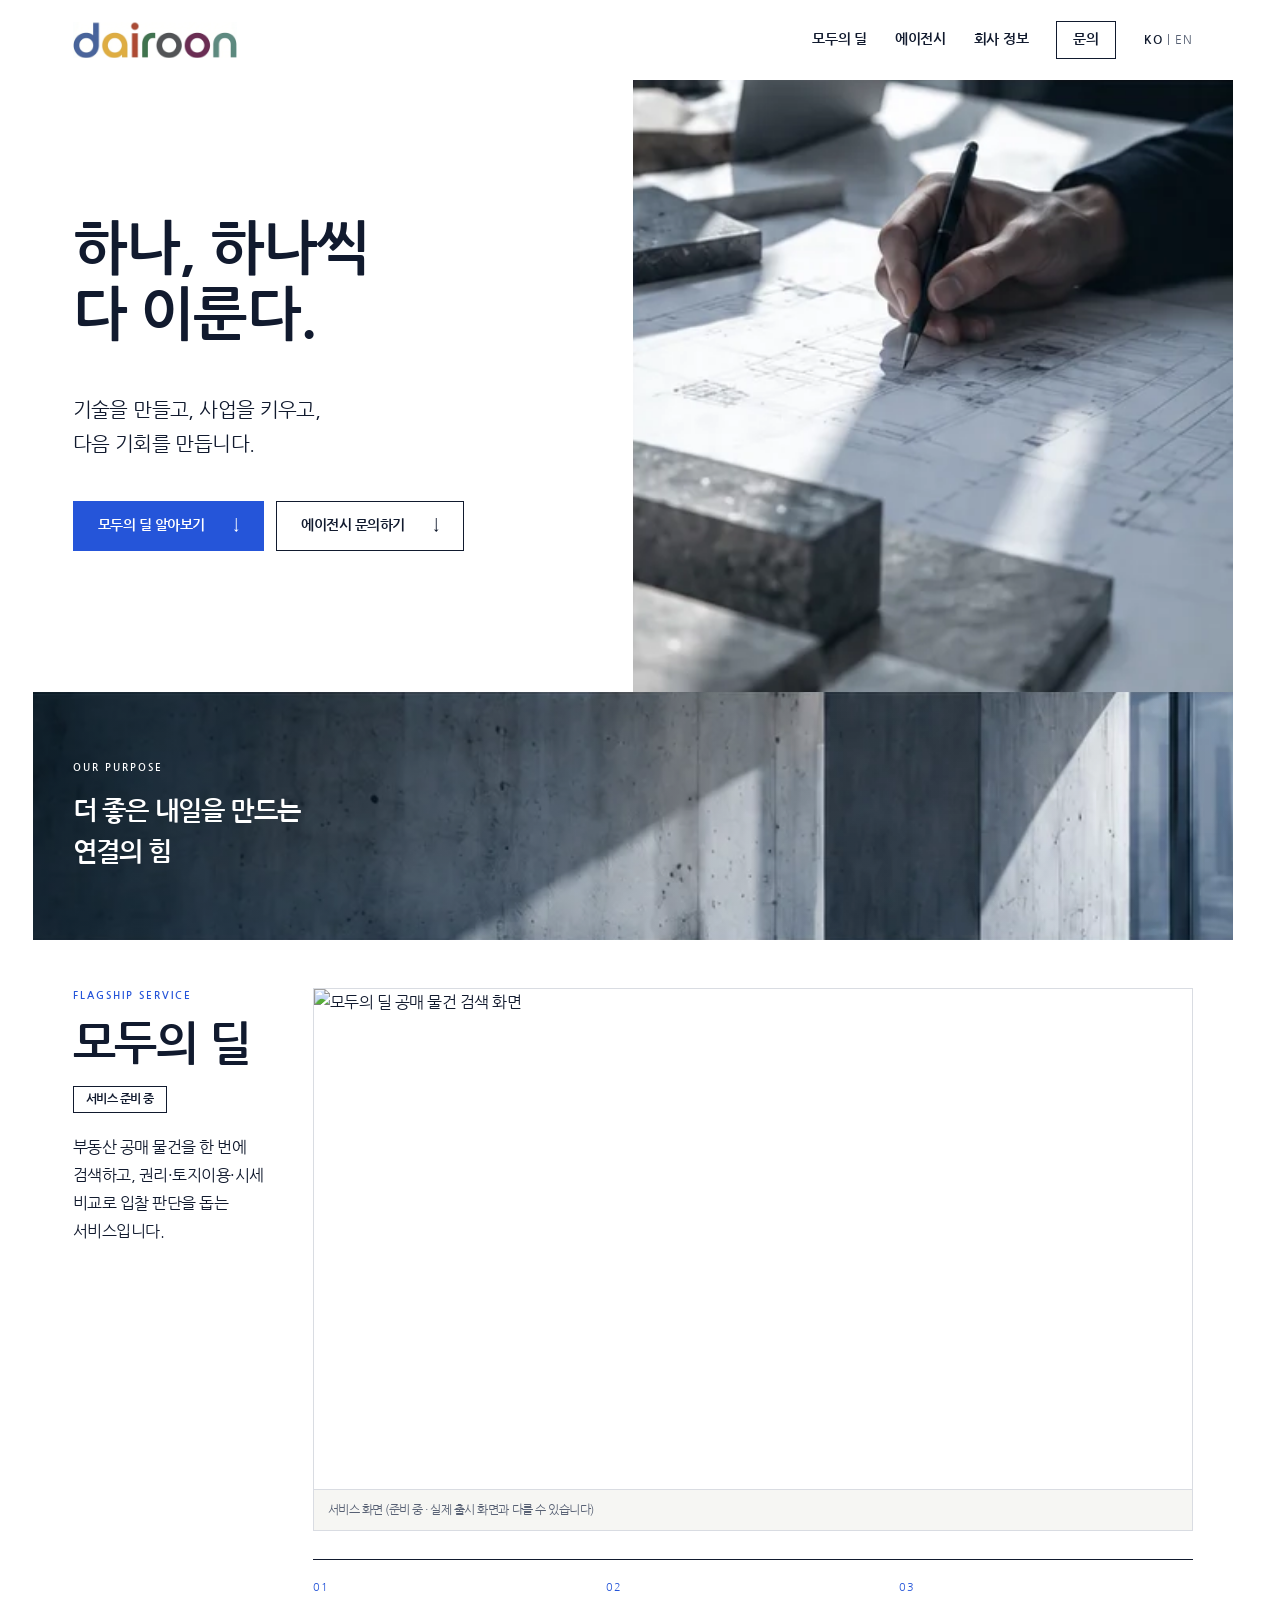
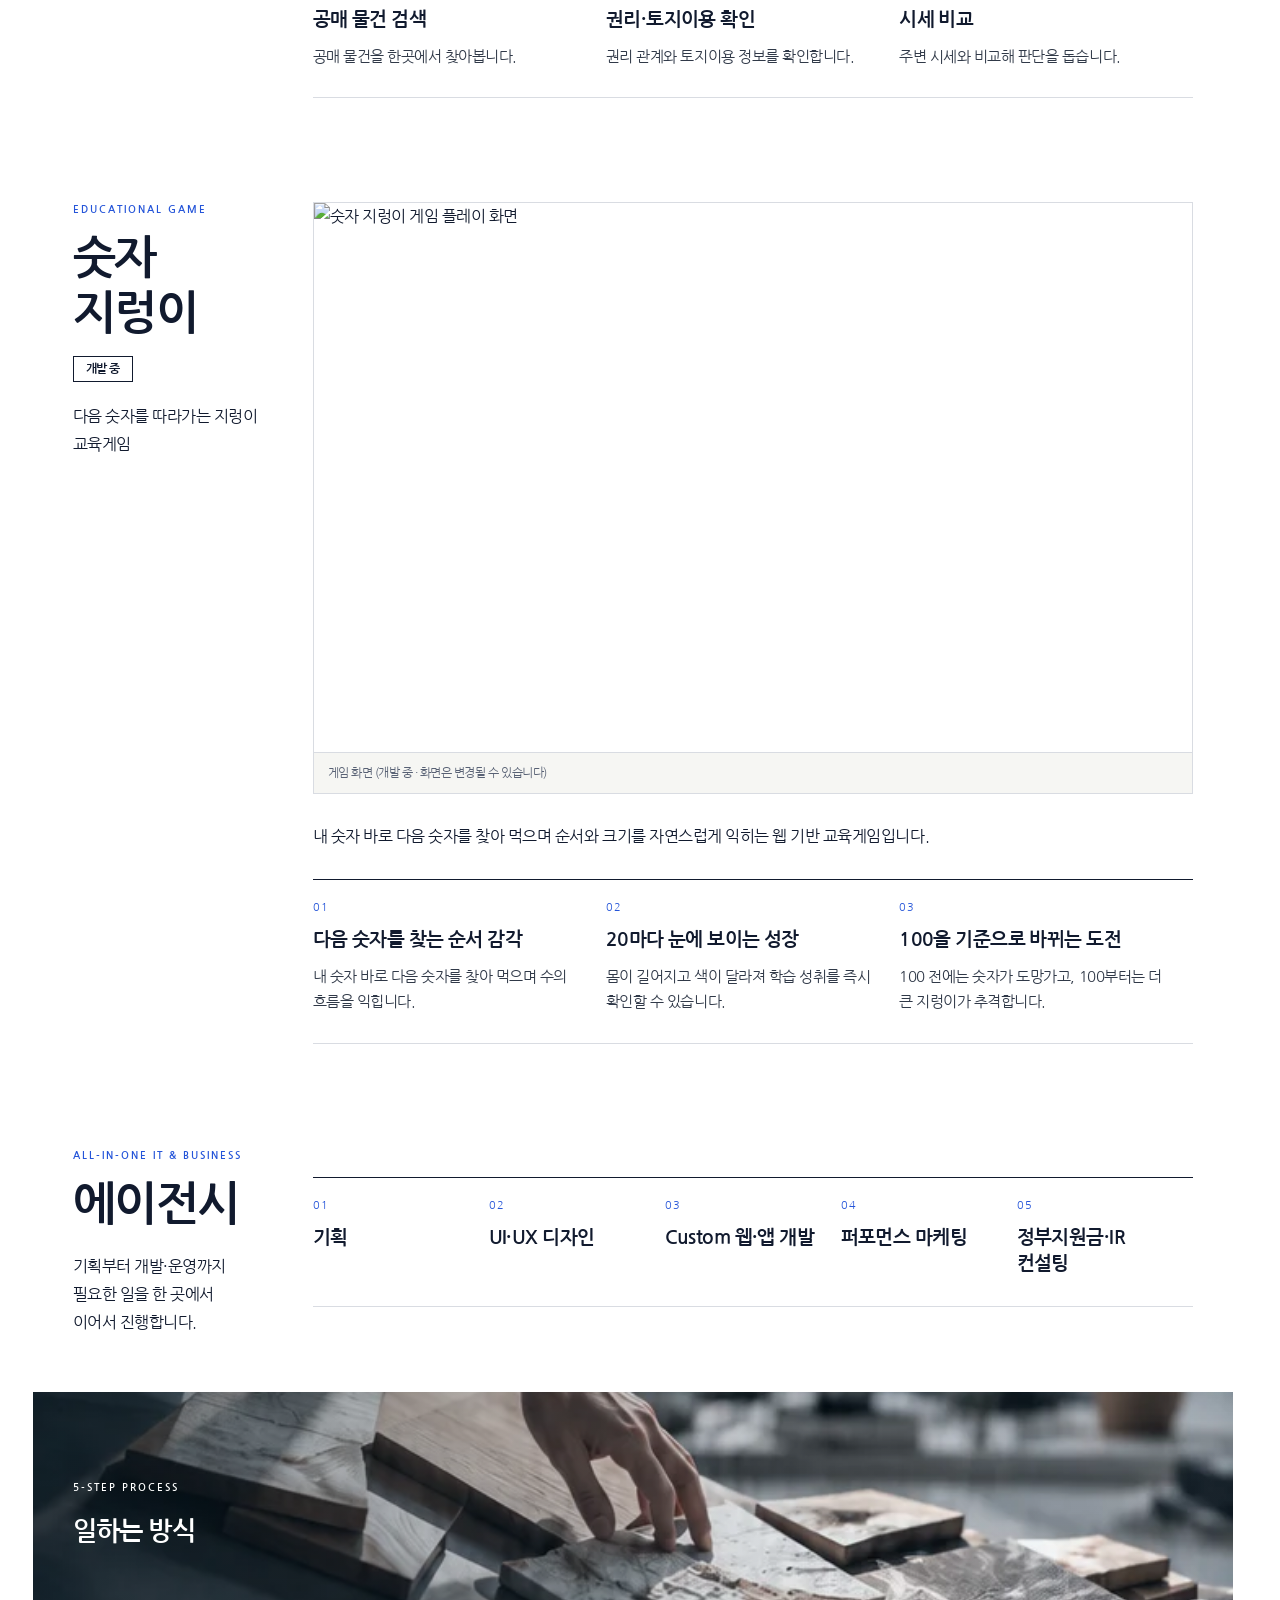
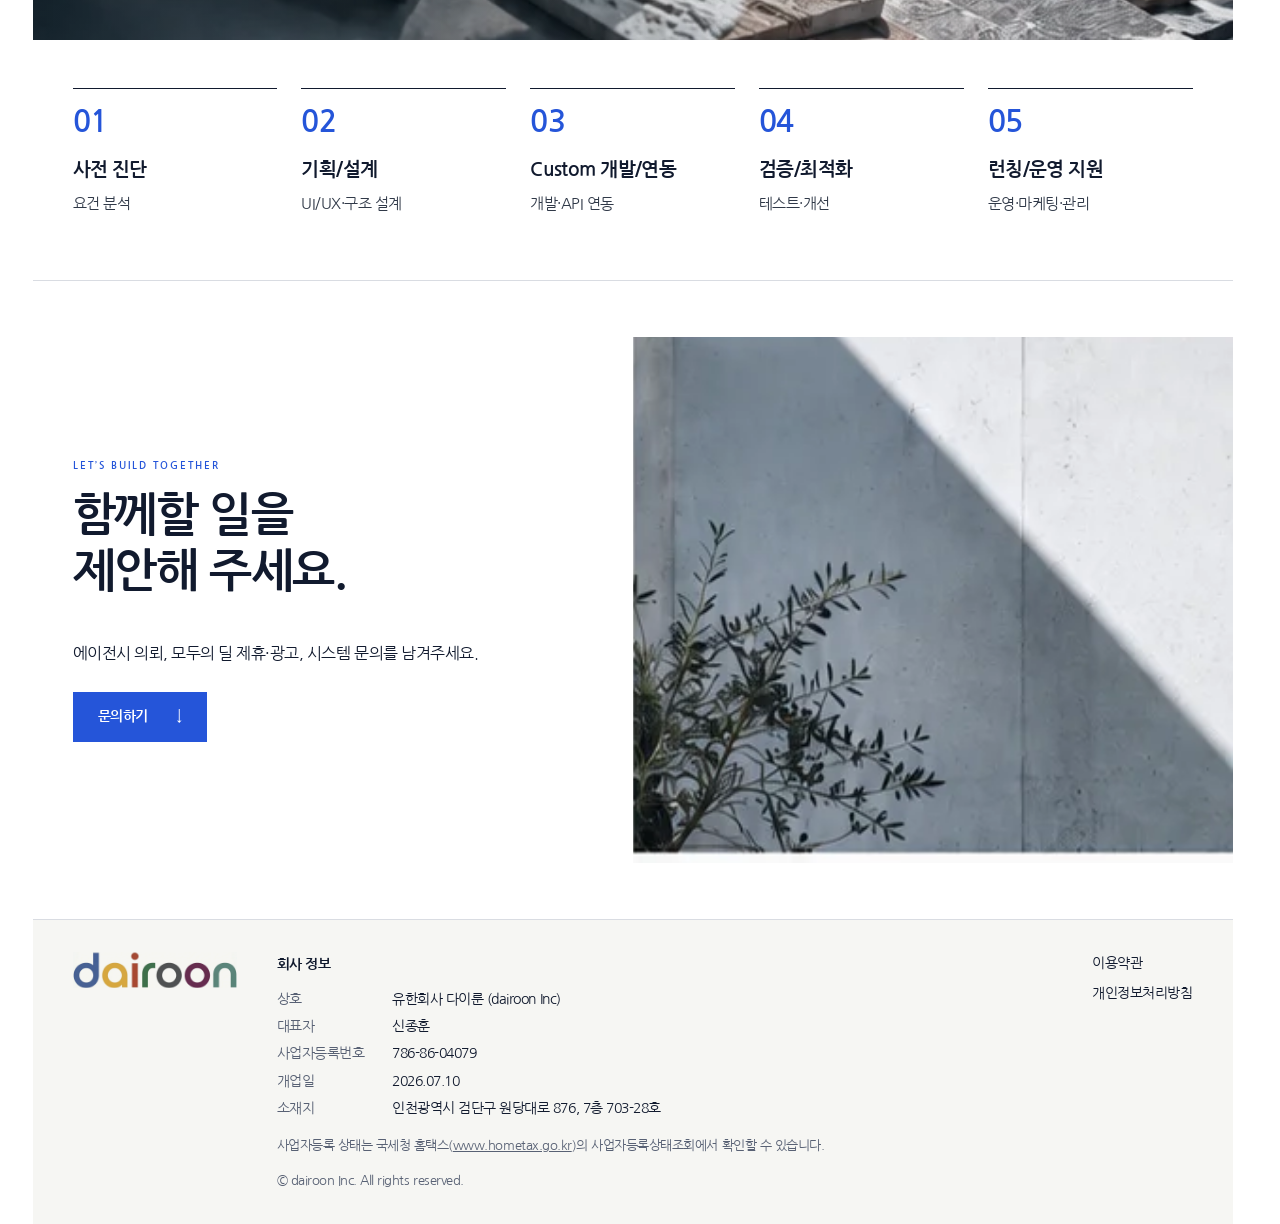
==== commit 477ff041: "Add product screenshots, Hometax verification note (KO)" ====
--- a/index.html
+++ b/index.html
@@ -1,8 +1,8 @@
 <!DOCTYPE html><html lang="ko"><head><meta charset="utf-8"/><meta name="viewport" content="width=device-width, initial-scale=1"/><link rel="stylesheet" href="/_next/static/chunks/2xvtko9cyt8w0.css?v=20260923d"/><link rel="stylesheet" href="/site.css?v=20261012a"/><meta name="theme-color" content="#111a2e"/><title>다이룬 (dairoon) | 올인원 IT & 비즈니스 에이전시, 모두의 딜</title><meta name="description" content="유한회사 다이룬은 기획·디자인·개발을 아우르는 올인원 IT & 비즈니스 에이전시이며, 부동산 공매 정보 서비스 모두의 딜을 준비하고 있습니다."/><link rel="canonical" href="https://www.dairoon.com/"/><link rel="alternate" hreflang="ko" href="https://www.dairoon.com/"/><link rel="alternate" hreflang="en" href="https://www.dairoon.com/en/"/><link rel="alternate" hreflang="x-default" href="https://www.dairoon.com/"/><meta property="og:title" content="다이룬 (dairoon) | 올인원 IT & 비즈니스 에이전시, 모두의 딜"/><meta property="og:description" content="유한회사 다이룬은 기획·디자인·개발을 아우르는 올인원 IT & 비즈니스 에이전시이며, 부동산 공매 정보 서비스 모두의 딜을 준비하고 있습니다."/><meta property="og:url" content="https://www.dairoon.com/"/><meta property="og:site_name" content="dairoon"/><meta property="og:locale" content="ko_KR"/><meta property="og:type" content="website"/><meta property="og:image" content="https://www.dairoon.com/dairoon-og-light-v2.png"/><meta property="og:image:secure_url" content="https://www.dairoon.com/dairoon-og-light-v2.png"/><meta property="og:image:type" content="image/png"/><meta property="og:image:width" content="1200"/><meta property="og:image:height" content="630"/><meta property="og:image:alt" content="dairoon"/><meta name="twitter:card" content="summary_large_image"/><meta name="twitter:image" content="https://www.dairoon.com/dairoon-og-light-v2.png"/><meta name="twitter:title" content="다이룬 (dairoon) | 올인원 IT & 비즈니스 에이전시, 모두의 딜"/><meta name="twitter:description" content="유한회사 다이룬은 기획·디자인·개발을 아우르는 올인원 IT & 비즈니스 에이전시이며, 부동산 공매 정보 서비스 모두의 딜을 준비하고 있습니다."/><link rel="preconnect" href="https://fonts.googleapis.com"/><link rel="preconnect" href="https://fonts.gstatic.com" crossorigin="anonymous"/><link rel="stylesheet" href="https://fonts.googleapis.com/css2?family=Nanum+Gothic:wght@400;700;800&amp;display=swap"/><script type="application/ld+json">{"@context":"https://schema.org","@type":"Organization","name":"다이룬","legalName":"유한회사 다이룬","alternateName":["dairoon","dairoon Inc"],"url":"https://www.dairoon.com/","foundingDate":"2026-07-10","founder":{"@type":"Person","name":"신종훈"},"taxID":"786-86-04079","address":{"@type":"PostalAddress","streetAddress":"원당대로 876, 7층 703-28호","addressLocality":"검단구","addressRegion":"인천광역시","addressCountry":"KR"}}</script></head><body><a class="skip-link" href="#main">본문으로 건너뛰기</a><div id="top"></div><header class="site-header"><a class="home-link" href="/#top" aria-label="다이룬 처음으로"><svg class="logo" viewBox="655 595 1506 336" role="img" aria-label="다이룬 dairoon"><image href="/logo-source.webp" width="2816" height="1536"></image></svg></a><nav class="site-nav" aria-label="Main"><a class="nav-link" href="#modoodeal">모두의 딜</a><a class="nav-link" href="#agency">에이전시</a><a class="nav-link" href="#company">회사 정보</a><a class="nav-contact" href="#contact">문의</a><span class="lang" aria-label="Language"><b>KO</b> | <a href="/en/" hreflang="en" lang="en">EN</a></span></nav></header><main id="main">
 <section class="hero" aria-labelledby="hero-title"><div class="hero-copy"><p class="eyebrow">BUILD. OPERATE. GROW.</p><h1 id="hero-title">하나, 하나씩<br/>다 이룬다.</h1><p class="hero-sub">기술을 만들고, 사업을 키우고,<br/>다음 기회를 만듭니다.</p><div class="hero-actions"><a class="primary-button" href="#modoodeal">모두의 딜 알아보기 <span aria-hidden="true">↓</span></a><a class="ghost-button" href="#contact">에이전시 문의하기 <span aria-hidden="true">↓</span></a></div></div><div class="hero-visual"><svg class="photo hero-photo" width="380" height="396" viewBox="356 48 380 396" preserveAspectRatio="xMidYMid slice" aria-hidden="true"><image href="/editorial-source.webp" width="736" height="2135"></image></svg></div></section>
 <section id="about" class="banner"><svg class="photo" width="736" height="151" viewBox="0 444 736 151" preserveAspectRatio="xMidYMid slice" aria-hidden="true"><image href="/editorial-source.webp" width="736" height="2135"></image></svg><div class="banner-copy"><p class="eyebrow">OUR PURPOSE</p><h2>더 좋은 내일을 만드는<br/>연결의 힘</h2></div></section>
-<section id="modoodeal" class="service-section" aria-labelledby="md-title"><div class="section-intro"><p class="eyebrow">FLAGSHIP SERVICE</p><h2 id="md-title">모두의 딜</h2><p class="status-tag">서비스 준비 중</p><p class="section-lead">부동산 공매 물건을 한 번에 검색하고, 권리·토지이용·시세 비교로 입찰 판단을 돕는 서비스입니다.</p></div><div class="service-grid service-grid-3"><div class="service-card"><article><div class="card-media"><svg class="photo" width="167" height="152" viewBox="547 1474 167 152" preserveAspectRatio="xMidYMid slice" aria-hidden="true"><image href="/editorial-source.webp" width="736" height="2135"></image></svg></div><span class="card-number" aria-hidden="true">01</span><h3>공매 물건 검색</h3><p>공매 물건을 한곳에서 찾아봅니다.</p></article></div><div class="service-card"><article><div class="card-media"><svg class="photo" width="167" height="158" viewBox="547 1045 167 158" preserveAspectRatio="xMidYMid slice" aria-hidden="true"><image href="/editorial-source.webp" width="736" height="2135"></image></svg></div><span class="card-number" aria-hidden="true">02</span><h3>권리·토지이용 확인</h3><p>권리 관계와 토지이용 정보를 확인합니다.</p></article></div><div class="service-card"><article><div class="card-media"><svg class="photo" width="167" height="152" viewBox="186 1474 167 152" preserveAspectRatio="xMidYMid slice" aria-hidden="true"><image href="/editorial-source.webp" width="736" height="2135"></image></svg></div><span class="card-number" aria-hidden="true">03</span><h3>시세 비교</h3><p>주변 시세와 비교해 판단을 돕습니다.</p></article></div></div></section>
-<section id="number-snake" class="service-section" aria-labelledby="ns-title"><div class="section-intro"><p class="eyebrow">EDUCATIONAL GAME</p><h2 id="ns-title">숫자 지렁이</h2><p class="status-tag">개발 중</p><p class="section-lead">다음 숫자를 따라가는 지렁이 교육게임</p></div><div class="ns-body"><p class="ns-desc">내 숫자 바로 다음 숫자를 찾아 먹으며 순서와 크기를 자연스럽게 익히는 웹 기반 교육게임입니다.</p><ol class="item-grid item-grid-3"><li class="item-card"><span class="card-number" aria-hidden="true">01</span><h3>다음 숫자를 찾는 순서 감각</h3><p>내 숫자 바로 다음 숫자를 찾아 먹으며 수의 흐름을 익힙니다.</p></li><li class="item-card"><span class="card-number" aria-hidden="true">02</span><h3>20마다 눈에 보이는 성장</h3><p>몸이 길어지고 색이 달라져 학습 성취를 즉시 확인할 수 있습니다.</p></li><li class="item-card"><span class="card-number" aria-hidden="true">03</span><h3>100을 기준으로 바뀌는 도전</h3><p>100 전에는 숫자가 도망가고, 100부터는 더 큰 지렁이가 추격합니다.</p></li></ol></div></section>
+<section id="modoodeal" class="service-section" aria-labelledby="md-title"><div class="section-intro"><p class="eyebrow">FLAGSHIP SERVICE</p><h2 id="md-title">모두의 딜</h2><p class="status-tag">서비스 준비 중</p><p class="section-lead">부동산 공매 물건을 한 번에 검색하고, 권리·토지이용·시세 비교로 입찰 판단을 돕는 서비스입니다.</p></div><div class="ns-body"><figure class="shot"><img src="/assets/modoodeal-search.webp" width="1200" height="683" alt="모두의 딜 공매 물건 검색 화면" loading="lazy"/><figcaption>서비스 화면 (준비 중 · 실제 출시 화면과 다를 수 있습니다)</figcaption></figure><ol class="item-grid item-grid-3"><li class="item-card"><span class="card-number" aria-hidden="true">01</span><h3>공매 물건 검색</h3><p>공매 물건을 한곳에서 찾아봅니다.</p></li><li class="item-card"><span class="card-number" aria-hidden="true">02</span><h3>권리·토지이용 확인</h3><p>권리 관계와 토지이용 정보를 확인합니다.</p></li><li class="item-card"><span class="card-number" aria-hidden="true">03</span><h3>시세 비교</h3><p>주변 시세와 비교해 판단을 돕습니다.</p></li></ol></div></section>
+<section id="number-snake" class="service-section" aria-labelledby="ns-title"><div class="section-intro"><p class="eyebrow">EDUCATIONAL GAME</p><h2 id="ns-title">숫자 지렁이</h2><p class="status-tag">개발 중</p><p class="section-lead">다음 숫자를 따라가는 지렁이 교육게임</p></div><div class="ns-body"><figure class="shot"><img src="/assets/numberworm-play.webp" width="1200" height="750" alt="숫자 지렁이 게임 플레이 화면" loading="lazy"/><figcaption>게임 화면 (개발 중 · 화면은 변경될 수 있습니다)</figcaption></figure><p class="ns-desc">내 숫자 바로 다음 숫자를 찾아 먹으며 순서와 크기를 자연스럽게 익히는 웹 기반 교육게임입니다.</p><ol class="item-grid item-grid-3"><li class="item-card"><span class="card-number" aria-hidden="true">01</span><h3>다음 숫자를 찾는 순서 감각</h3><p>내 숫자 바로 다음 숫자를 찾아 먹으며 수의 흐름을 익힙니다.</p></li><li class="item-card"><span class="card-number" aria-hidden="true">02</span><h3>20마다 눈에 보이는 성장</h3><p>몸이 길어지고 색이 달라져 학습 성취를 즉시 확인할 수 있습니다.</p></li><li class="item-card"><span class="card-number" aria-hidden="true">03</span><h3>100을 기준으로 바뀌는 도전</h3><p>100 전에는 숫자가 도망가고, 100부터는 더 큰 지렁이가 추격합니다.</p></li></ol></div></section>
 <section id="agency" class="service-section" aria-labelledby="ag-title"><div class="section-intro"><p class="eyebrow">ALL-IN-ONE IT & BUSINESS</p><h2 id="ag-title">에이전시</h2><p class="section-lead">기획부터 개발·운영까지
 필요한 일을 한 곳에서
 이어서 진행합니다.</p></div><ol class="item-grid"><li class="item-card"><span class="card-number" aria-hidden="true">01</span><h3>기획</h3></li><li class="item-card"><span class="card-number" aria-hidden="true">02</span><h3>UI·UX 디자인</h3></li><li class="item-card"><span class="card-number" aria-hidden="true">03</span><h3>Custom 웹·앱 개발</h3></li><li class="item-card"><span class="card-number" aria-hidden="true">04</span><h3>퍼포먼스 마케팅</h3></li><li class="item-card"><span class="card-number" aria-hidden="true">05</span><h3>정부지원금·IR 컨설팅</h3></li></ol></section>
@@ -10,4 +10,4 @@
 <section id="process" class="process-section" aria-label="일하는 방식"><ol class="step-grid"><li class="step"><span class="step-number">01</span><h3>사전 진단</h3><p>요건 분석</p></li><li class="step"><span class="step-number">02</span><h3>기획/설계</h3><p>UI/UX·구조 설계</p></li><li class="step"><span class="step-number">03</span><h3>Custom 개발/연동</h3><p>개발·API 연동</p></li><li class="step"><span class="step-number">04</span><h3>검증/최적화</h3><p>테스트·개선</p></li><li class="step"><span class="step-number">05</span><h3>런칭/운영 지원</h3><p>운영·마케팅·관리</p></li></ol></section>
 <div class="contact-reveal"><section id="contact" class="contact-section" aria-labelledby="contact-title"><input class="contact-form-toggle" type="checkbox" id="contact-form-toggle"/><div class="contact-overview"><div class="contact-copy"><p class="eyebrow">LET’S BUILD TOGETHER</p><h2 id="contact-title">함께할 일을<br/>제안해 주세요.</h2><p>에이전시 의뢰, 모두의 딜 제휴·광고,<br class="mobile-break"/> 시스템 문의를 남겨주세요.</p><label class="primary-button" for="contact-form-toggle">문의하기 <span aria-hidden="true">↓</span></label></div><svg class="photo" width="318" height="281" viewBox="418 1740 318 281" preserveAspectRatio="xMidYMid slice" aria-hidden="true"><image href="/editorial-source.webp" width="736" height="2135"></image></svg></div><div id="contact-form-panel" class="contact-form-panel"><div class="form-intro"><h3>어떤 일을 함께할까요?</h3><p>필요한 도움을 알려주세요.</p><p class="form-note">* 필수 입력</p></div><form action="https://formsubmit.co/jason@dairoon.com" method="POST" aria-label="문의 양식"><input type="hidden" name="_subject" value="[다이룬] 문의"/><input type="hidden" name="_template" value="table"/><input type="hidden" name="_captcha" value="false"/><input type="hidden" name="_next" value="https://www.dairoon.com/thanks.html"/><fieldset><legend class="sr-only">문의 정보</legend><div class="form-grid"><div class="field"><label for="name">이름 *</label><input id="name" autocomplete="name" maxlength="60" required name="name"/></div><div class="field"><label for="email">이메일 *</label><input id="email" type="email" autocomplete="email" maxlength="254" required name="email"/></div><div class="field"><label for="company">회사·소속 <span>(선택)</span></label><input id="company" autocomplete="organization" maxlength="100" name="company"/></div><div class="field"><label for="phone">연락처 <span>(선택)</span></label><input id="phone" type="tel" autocomplete="tel" maxlength="30" name="phone"/></div><div class="field full-width"><label for="type">문의 유형 *</label><select id="type" name="type" required><option value="" selected>문의 유형을 선택해주세요</option><option>에이전시 문의</option><option>모두의 딜 제휴</option><option>광고</option><option>시스템 문의</option></select></div><div class="field full-width"><label for="message">문의 내용 *</label><textarea id="message" name="message" rows="6" minlength="10" maxlength="3000" required placeholder="진행하고 싶은 일이나 궁금한 점을 적어주세요."></textarea></div><div class="honeypot" aria-hidden="true"><label for="website">웹사이트</label><input id="website" tabindex="-1" autocomplete="off" name="website"/></div></div><p class="setup-notice">문의하신 내용을 확인한 후 회신해 드리겠습니다.</p><label class="consent"><input type="checkbox" required name="consent"/><span>개인정보 수집·이용에 동의합니다. (필수) <a class="policy-link" href="/privacy.html">개인정보처리방침</a></span></label><button class="primary-button submit-button" type="submit">문의 보내기 <span aria-hidden="true">↗</span></button></fieldset></form></div></section></div>
 </main>
-<footer id="company" class="site-footer company-footer"><a class="footer-logo" href="/#top" aria-label="다이룬 처음으로"><svg class="logo" viewBox="655 595 1506 336" role="img" aria-label="다이룬 dairoon"><image href="/logo-source.webp" width="2816" height="1536"></image></svg></a><div class="footer-info"><strong>회사 정보</strong><dl class="company-list"><dt>상호</dt><dd>유한회사 다이룬 (dairoon Inc)</dd><dt>대표자</dt><dd>신종훈</dd><dt>사업자등록번호</dt><dd>786-86-04079</dd><dt>개업일</dt><dd>2026.07.10</dd><dt>소재지</dt><dd>인천광역시 검단구 원당대로 876, 7층 703-28호</dd></dl><small>© dairoon Inc. All rights reserved.</small></div><nav class="footer-links" aria-label="Legal"><a href="/terms.html">이용약관</a><a href="/privacy.html">개인정보처리방침</a></nav></footer></body></html>+<footer id="company" class="site-footer company-footer"><a class="footer-logo" href="/#top" aria-label="다이룬 처음으로"><svg class="logo" viewBox="655 595 1506 336" role="img" aria-label="다이룬 dairoon"><image href="/logo-source.webp" width="2816" height="1536"></image></svg></a><div class="footer-info"><strong>회사 정보</strong><dl class="company-list"><dt>상호</dt><dd>유한회사 다이룬 (dairoon Inc)</dd><dt>대표자</dt><dd>신종훈</dd><dt>사업자등록번호</dt><dd>786-86-04079</dd><dt>개업일</dt><dd>2026.07.10</dd><dt>소재지</dt><dd>인천광역시 검단구 원당대로 876, 7층 703-28호</dd></dl><p class="biz-check">사업자등록 상태는 국세청 홈택스(<a href="https://www.hometax.go.kr" target="_blank" rel="noopener noreferrer">www.hometax.go.kr</a>)의 사업자등록상태조회에서 확인할 수 있습니다.</p><small>© dairoon Inc. All rights reserved.</small></div><nav class="footer-links" aria-label="Legal"><a href="/terms.html">이용약관</a><a href="/privacy.html">개인정보처리방침</a></nav></footer></body></html>
--- a/site.css
+++ b/site.css
@@ -17,7 +17,12 @@
 .item-card .card-number{margin-top:0}
 .item-card h3{font-size:19px;font-weight:700;line-height:1.4;margin:0;word-break:keep-all}
 .item-grid-3{grid-template-columns:repeat(3,minmax(0,1fr))}
-#number-snake{align-items:start}
+#number-snake,#modoodeal{align-items:start}
+.shot{margin:0 0 28px;border:1px solid var(--line);background:#fff}
+.shot img{width:100%;height:auto;display:block}
+.shot figcaption{padding:10px 14px;font-size:12px;color:var(--muted);border-top:1px solid var(--line);background:var(--paper)}
+.biz-check{font-size:13px;color:var(--muted);margin:0 0 12px;line-height:1.7}
+.biz-check a{text-decoration:underline}
 .ns-body{min-width:0}
 .ns-desc{font-size:16px;line-height:1.8;margin:0 0 28px;color:var(--ink)}
 .item-grid-3 .item-card{padding-right:24px}
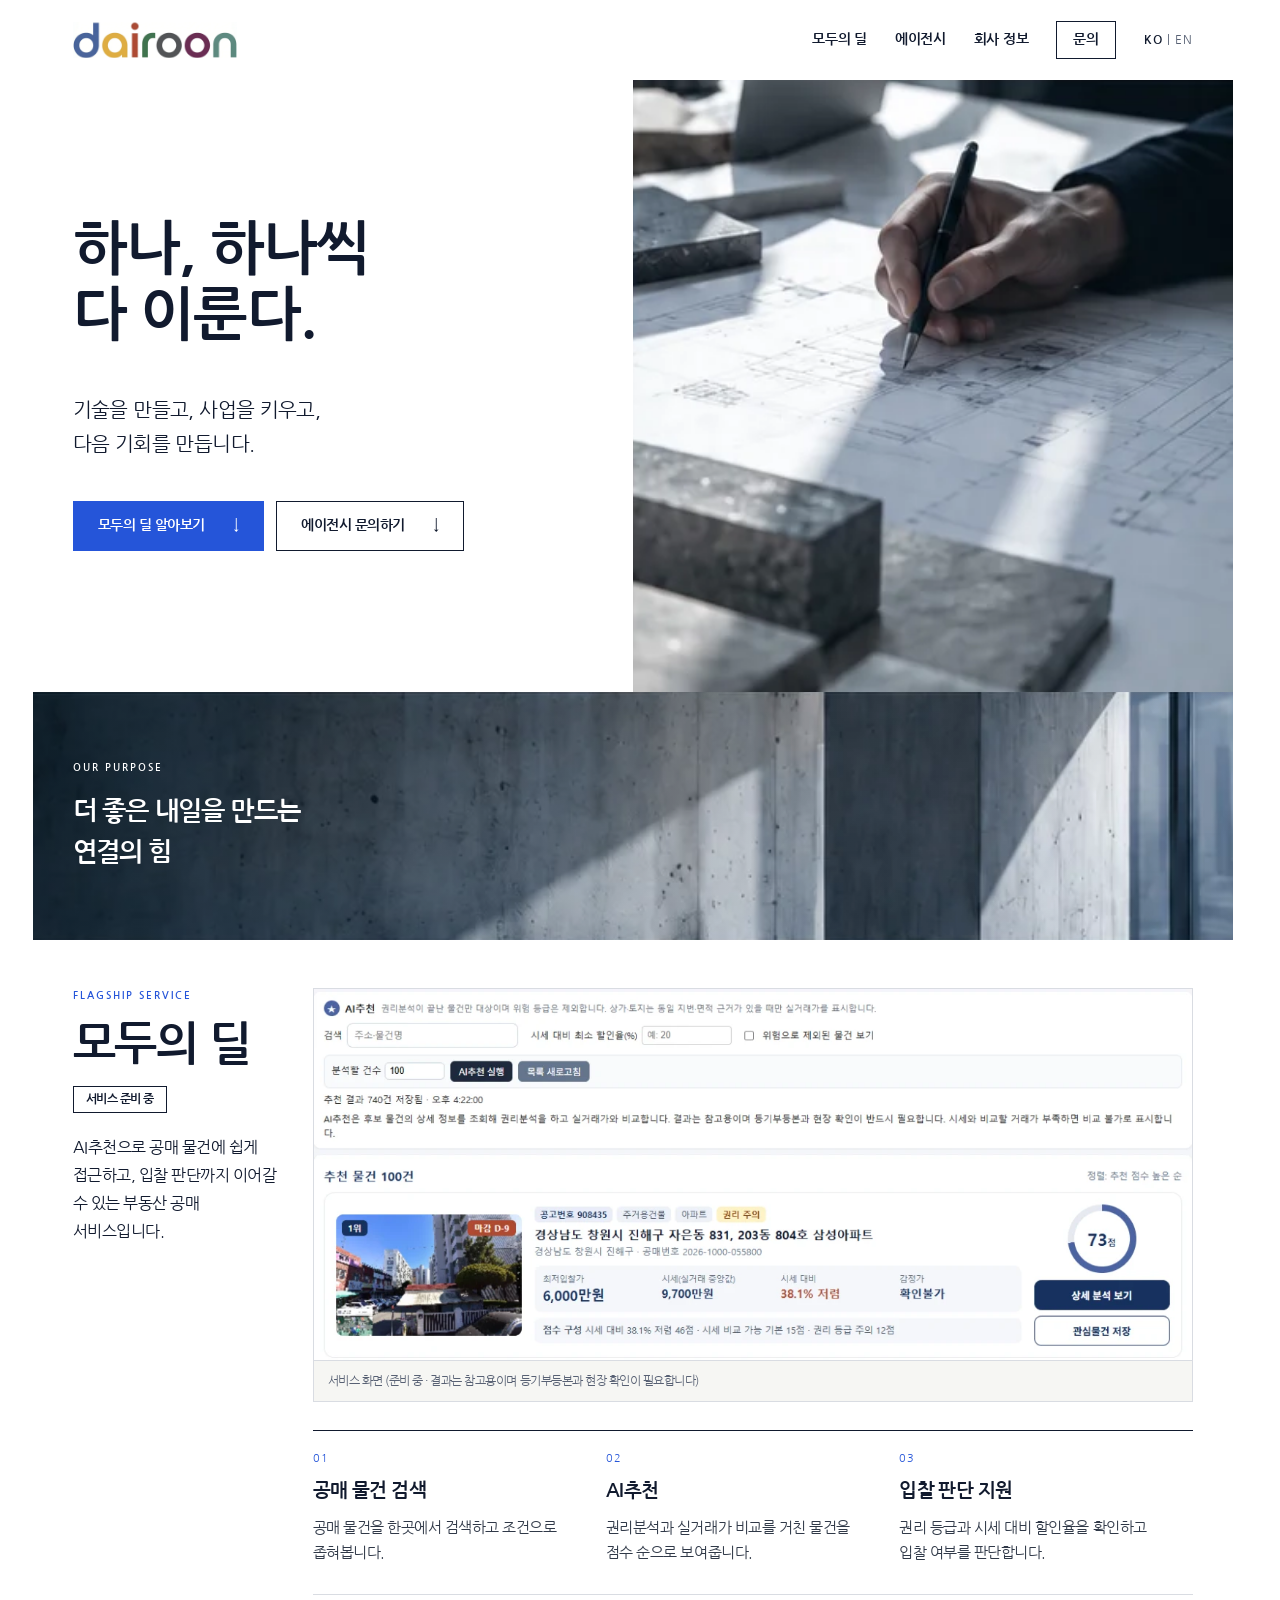
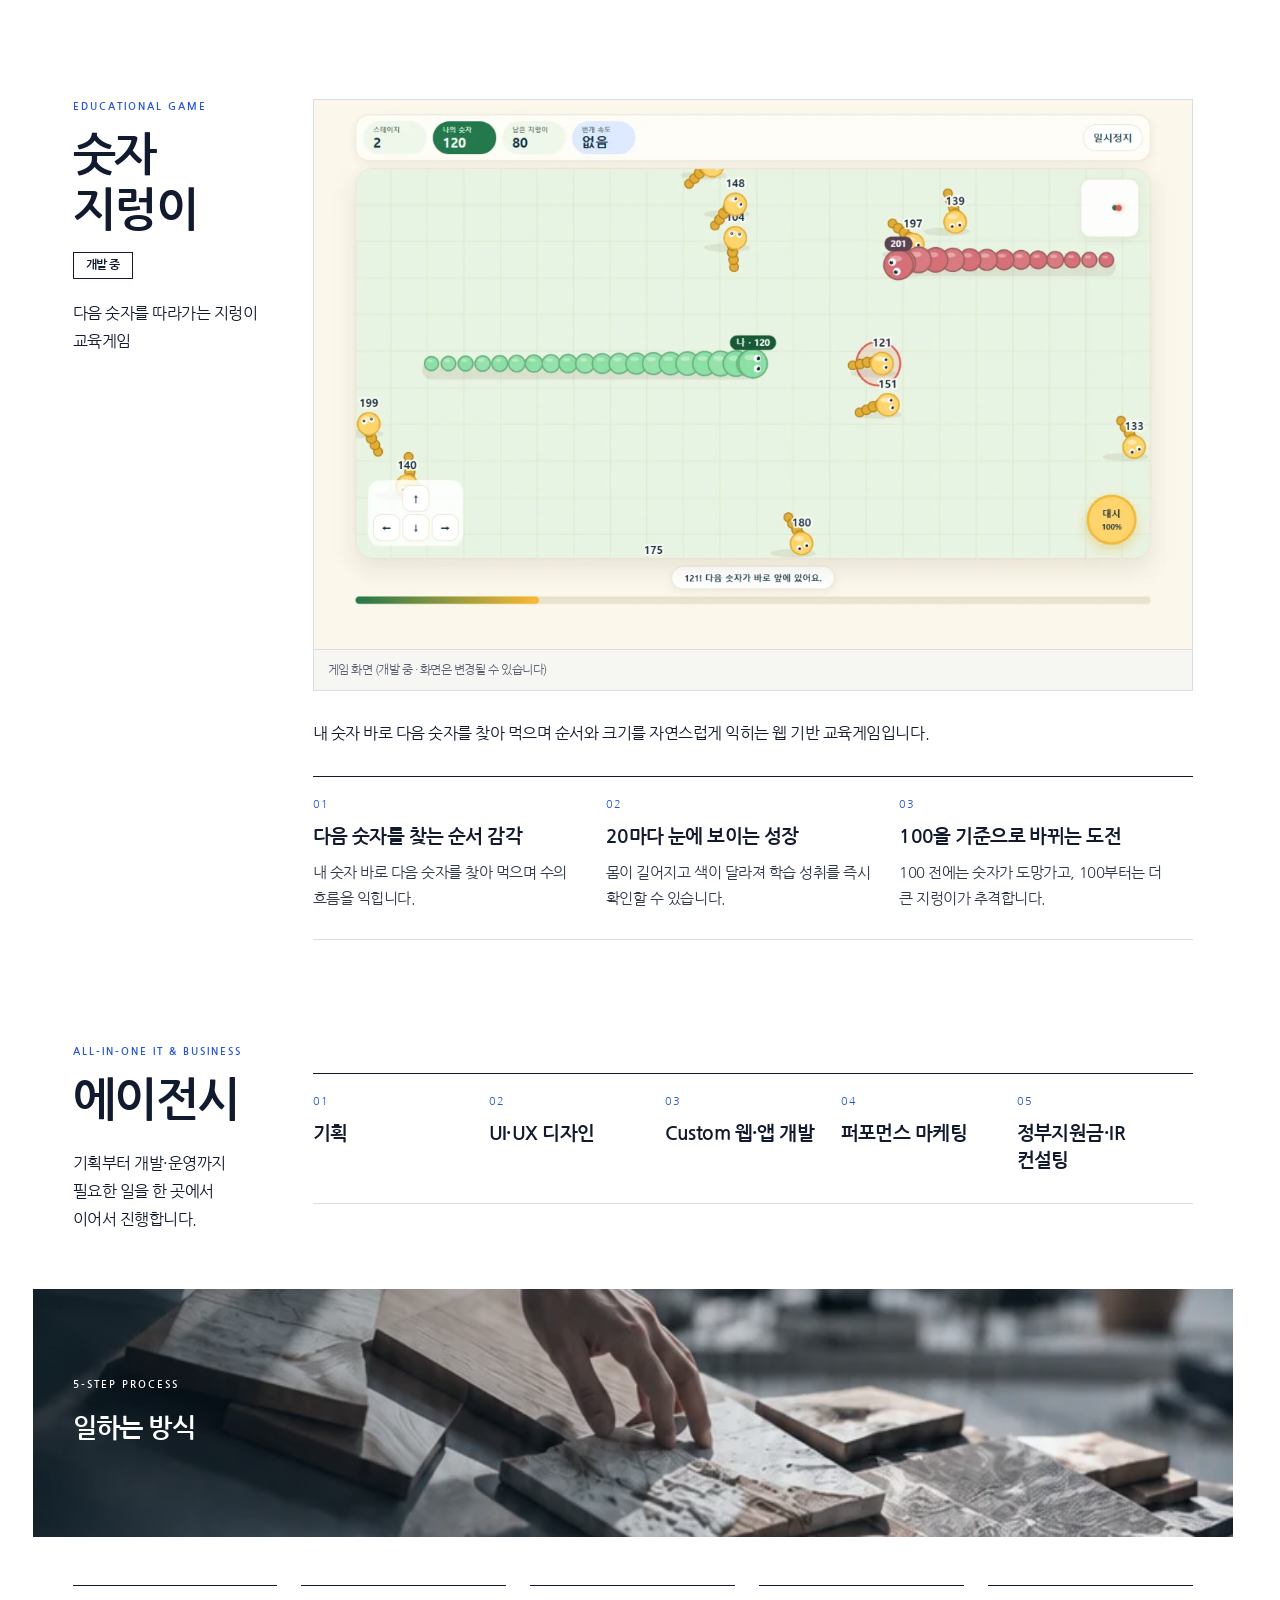
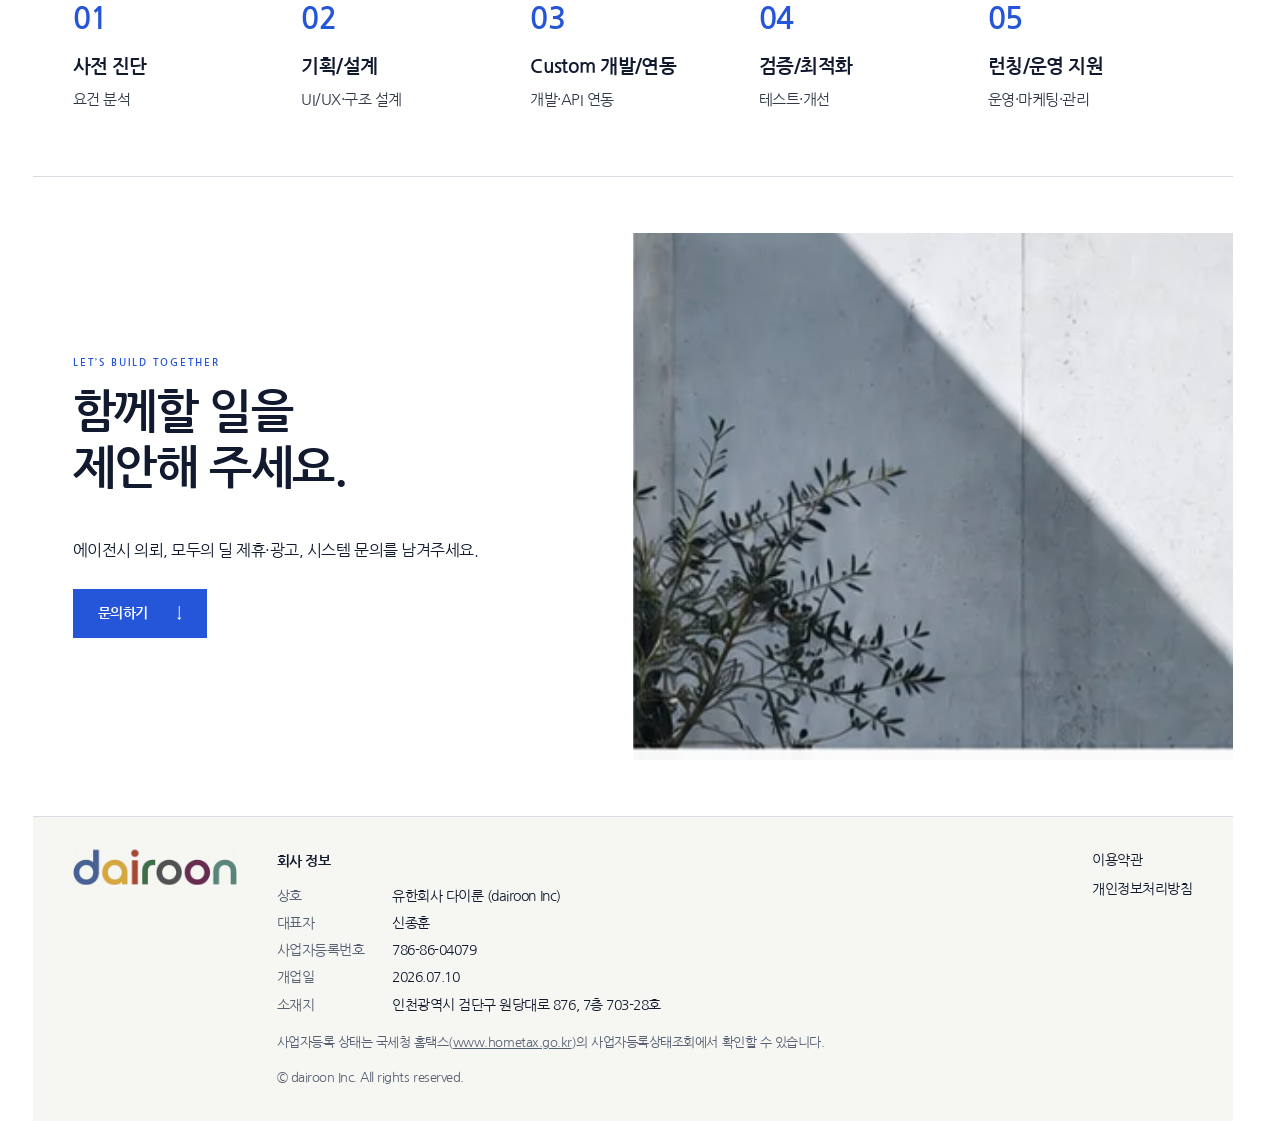
==== commit 94532f09: "Update Modoo Deal section copy and image (KO)" ====
--- a/index.html
+++ b/index.html
@@ -1,7 +1,7 @@
 <!DOCTYPE html><html lang="ko"><head><meta charset="utf-8"/><meta name="viewport" content="width=device-width, initial-scale=1"/><link rel="stylesheet" href="/_next/static/chunks/2xvtko9cyt8w0.css?v=20260923d"/><link rel="stylesheet" href="/site.css?v=20261012a"/><meta name="theme-color" content="#111a2e"/><title>다이룬 (dairoon) | 올인원 IT & 비즈니스 에이전시, 모두의 딜</title><meta name="description" content="유한회사 다이룬은 기획·디자인·개발을 아우르는 올인원 IT & 비즈니스 에이전시이며, 부동산 공매 정보 서비스 모두의 딜을 준비하고 있습니다."/><link rel="canonical" href="https://www.dairoon.com/"/><link rel="alternate" hreflang="ko" href="https://www.dairoon.com/"/><link rel="alternate" hreflang="en" href="https://www.dairoon.com/en/"/><link rel="alternate" hreflang="x-default" href="https://www.dairoon.com/"/><meta property="og:title" content="다이룬 (dairoon) | 올인원 IT & 비즈니스 에이전시, 모두의 딜"/><meta property="og:description" content="유한회사 다이룬은 기획·디자인·개발을 아우르는 올인원 IT & 비즈니스 에이전시이며, 부동산 공매 정보 서비스 모두의 딜을 준비하고 있습니다."/><meta property="og:url" content="https://www.dairoon.com/"/><meta property="og:site_name" content="dairoon"/><meta property="og:locale" content="ko_KR"/><meta property="og:type" content="website"/><meta property="og:image" content="https://www.dairoon.com/dairoon-og-light-v2.png"/><meta property="og:image:secure_url" content="https://www.dairoon.com/dairoon-og-light-v2.png"/><meta property="og:image:type" content="image/png"/><meta property="og:image:width" content="1200"/><meta property="og:image:height" content="630"/><meta property="og:image:alt" content="dairoon"/><meta name="twitter:card" content="summary_large_image"/><meta name="twitter:image" content="https://www.dairoon.com/dairoon-og-light-v2.png"/><meta name="twitter:title" content="다이룬 (dairoon) | 올인원 IT & 비즈니스 에이전시, 모두의 딜"/><meta name="twitter:description" content="유한회사 다이룬은 기획·디자인·개발을 아우르는 올인원 IT & 비즈니스 에이전시이며, 부동산 공매 정보 서비스 모두의 딜을 준비하고 있습니다."/><link rel="preconnect" href="https://fonts.googleapis.com"/><link rel="preconnect" href="https://fonts.gstatic.com" crossorigin="anonymous"/><link rel="stylesheet" href="https://fonts.googleapis.com/css2?family=Nanum+Gothic:wght@400;700;800&amp;display=swap"/><script type="application/ld+json">{"@context":"https://schema.org","@type":"Organization","name":"다이룬","legalName":"유한회사 다이룬","alternateName":["dairoon","dairoon Inc"],"url":"https://www.dairoon.com/","foundingDate":"2026-07-10","founder":{"@type":"Person","name":"신종훈"},"taxID":"786-86-04079","address":{"@type":"PostalAddress","streetAddress":"원당대로 876, 7층 703-28호","addressLocality":"검단구","addressRegion":"인천광역시","addressCountry":"KR"}}</script></head><body><a class="skip-link" href="#main">본문으로 건너뛰기</a><div id="top"></div><header class="site-header"><a class="home-link" href="/#top" aria-label="다이룬 처음으로"><svg class="logo" viewBox="655 595 1506 336" role="img" aria-label="다이룬 dairoon"><image href="/logo-source.webp" width="2816" height="1536"></image></svg></a><nav class="site-nav" aria-label="Main"><a class="nav-link" href="#modoodeal">모두의 딜</a><a class="nav-link" href="#agency">에이전시</a><a class="nav-link" href="#company">회사 정보</a><a class="nav-contact" href="#contact">문의</a><span class="lang" aria-label="Language"><b>KO</b> | <a href="/en/" hreflang="en" lang="en">EN</a></span></nav></header><main id="main">
 <section class="hero" aria-labelledby="hero-title"><div class="hero-copy"><p class="eyebrow">BUILD. OPERATE. GROW.</p><h1 id="hero-title">하나, 하나씩<br/>다 이룬다.</h1><p class="hero-sub">기술을 만들고, 사업을 키우고,<br/>다음 기회를 만듭니다.</p><div class="hero-actions"><a class="primary-button" href="#modoodeal">모두의 딜 알아보기 <span aria-hidden="true">↓</span></a><a class="ghost-button" href="#contact">에이전시 문의하기 <span aria-hidden="true">↓</span></a></div></div><div class="hero-visual"><svg class="photo hero-photo" width="380" height="396" viewBox="356 48 380 396" preserveAspectRatio="xMidYMid slice" aria-hidden="true"><image href="/editorial-source.webp" width="736" height="2135"></image></svg></div></section>
 <section id="about" class="banner"><svg class="photo" width="736" height="151" viewBox="0 444 736 151" preserveAspectRatio="xMidYMid slice" aria-hidden="true"><image href="/editorial-source.webp" width="736" height="2135"></image></svg><div class="banner-copy"><p class="eyebrow">OUR PURPOSE</p><h2>더 좋은 내일을 만드는<br/>연결의 힘</h2></div></section>
-<section id="modoodeal" class="service-section" aria-labelledby="md-title"><div class="section-intro"><p class="eyebrow">FLAGSHIP SERVICE</p><h2 id="md-title">모두의 딜</h2><p class="status-tag">서비스 준비 중</p><p class="section-lead">부동산 공매 물건을 한 번에 검색하고, 권리·토지이용·시세 비교로 입찰 판단을 돕는 서비스입니다.</p></div><div class="ns-body"><figure class="shot"><img src="/assets/modoodeal-search.webp" width="1200" height="683" alt="모두의 딜 공매 물건 검색 화면" loading="lazy"/><figcaption>서비스 화면 (준비 중 · 실제 출시 화면과 다를 수 있습니다)</figcaption></figure><ol class="item-grid item-grid-3"><li class="item-card"><span class="card-number" aria-hidden="true">01</span><h3>공매 물건 검색</h3><p>공매 물건을 한곳에서 찾아봅니다.</p></li><li class="item-card"><span class="card-number" aria-hidden="true">02</span><h3>권리·토지이용 확인</h3><p>권리 관계와 토지이용 정보를 확인합니다.</p></li><li class="item-card"><span class="card-number" aria-hidden="true">03</span><h3>시세 비교</h3><p>주변 시세와 비교해 판단을 돕습니다.</p></li></ol></div></section>
+<section id="modoodeal" class="service-section" aria-labelledby="md-title"><div class="section-intro"><p class="eyebrow">FLAGSHIP SERVICE</p><h2 id="md-title">모두의 딜</h2><p class="status-tag">서비스 준비 중</p><p class="section-lead">AI추천으로 공매 물건에 쉽게 접근하고, 입찰 판단까지 이어갈 수 있는 부동산 공매 서비스입니다.</p></div><div class="ns-body"><figure class="shot"><img src="/assets/modoodeal-ai.webp" width="1200" height="507" alt="모두의 딜 AI추천 화면" loading="lazy"/><figcaption>서비스 화면 (준비 중 · 결과는 참고용이며 등기부등본과 현장 확인이 필요합니다)</figcaption></figure><ol class="item-grid item-grid-3"><li class="item-card"><span class="card-number" aria-hidden="true">01</span><h3>공매 물건 검색</h3><p>공매 물건을 한곳에서 검색하고 조건으로 좁혀봅니다.</p></li><li class="item-card"><span class="card-number" aria-hidden="true">02</span><h3>AI추천</h3><p>권리분석과 실거래가 비교를 거친 물건을 점수 순으로 보여줍니다.</p></li><li class="item-card"><span class="card-number" aria-hidden="true">03</span><h3>입찰 판단 지원</h3><p>권리 등급과 시세 대비 할인율을 확인하고 입찰 여부를 판단합니다.</p></li></ol></div></section>
 <section id="number-snake" class="service-section" aria-labelledby="ns-title"><div class="section-intro"><p class="eyebrow">EDUCATIONAL GAME</p><h2 id="ns-title">숫자 지렁이</h2><p class="status-tag">개발 중</p><p class="section-lead">다음 숫자를 따라가는 지렁이 교육게임</p></div><div class="ns-body"><figure class="shot"><img src="/assets/numberworm-play.webp" width="1200" height="750" alt="숫자 지렁이 게임 플레이 화면" loading="lazy"/><figcaption>게임 화면 (개발 중 · 화면은 변경될 수 있습니다)</figcaption></figure><p class="ns-desc">내 숫자 바로 다음 숫자를 찾아 먹으며 순서와 크기를 자연스럽게 익히는 웹 기반 교육게임입니다.</p><ol class="item-grid item-grid-3"><li class="item-card"><span class="card-number" aria-hidden="true">01</span><h3>다음 숫자를 찾는 순서 감각</h3><p>내 숫자 바로 다음 숫자를 찾아 먹으며 수의 흐름을 익힙니다.</p></li><li class="item-card"><span class="card-number" aria-hidden="true">02</span><h3>20마다 눈에 보이는 성장</h3><p>몸이 길어지고 색이 달라져 학습 성취를 즉시 확인할 수 있습니다.</p></li><li class="item-card"><span class="card-number" aria-hidden="true">03</span><h3>100을 기준으로 바뀌는 도전</h3><p>100 전에는 숫자가 도망가고, 100부터는 더 큰 지렁이가 추격합니다.</p></li></ol></div></section>
 <section id="agency" class="service-section" aria-labelledby="ag-title"><div class="section-intro"><p class="eyebrow">ALL-IN-ONE IT & BUSINESS</p><h2 id="ag-title">에이전시</h2><p class="section-lead">기획부터 개발·운영까지
 필요한 일을 한 곳에서
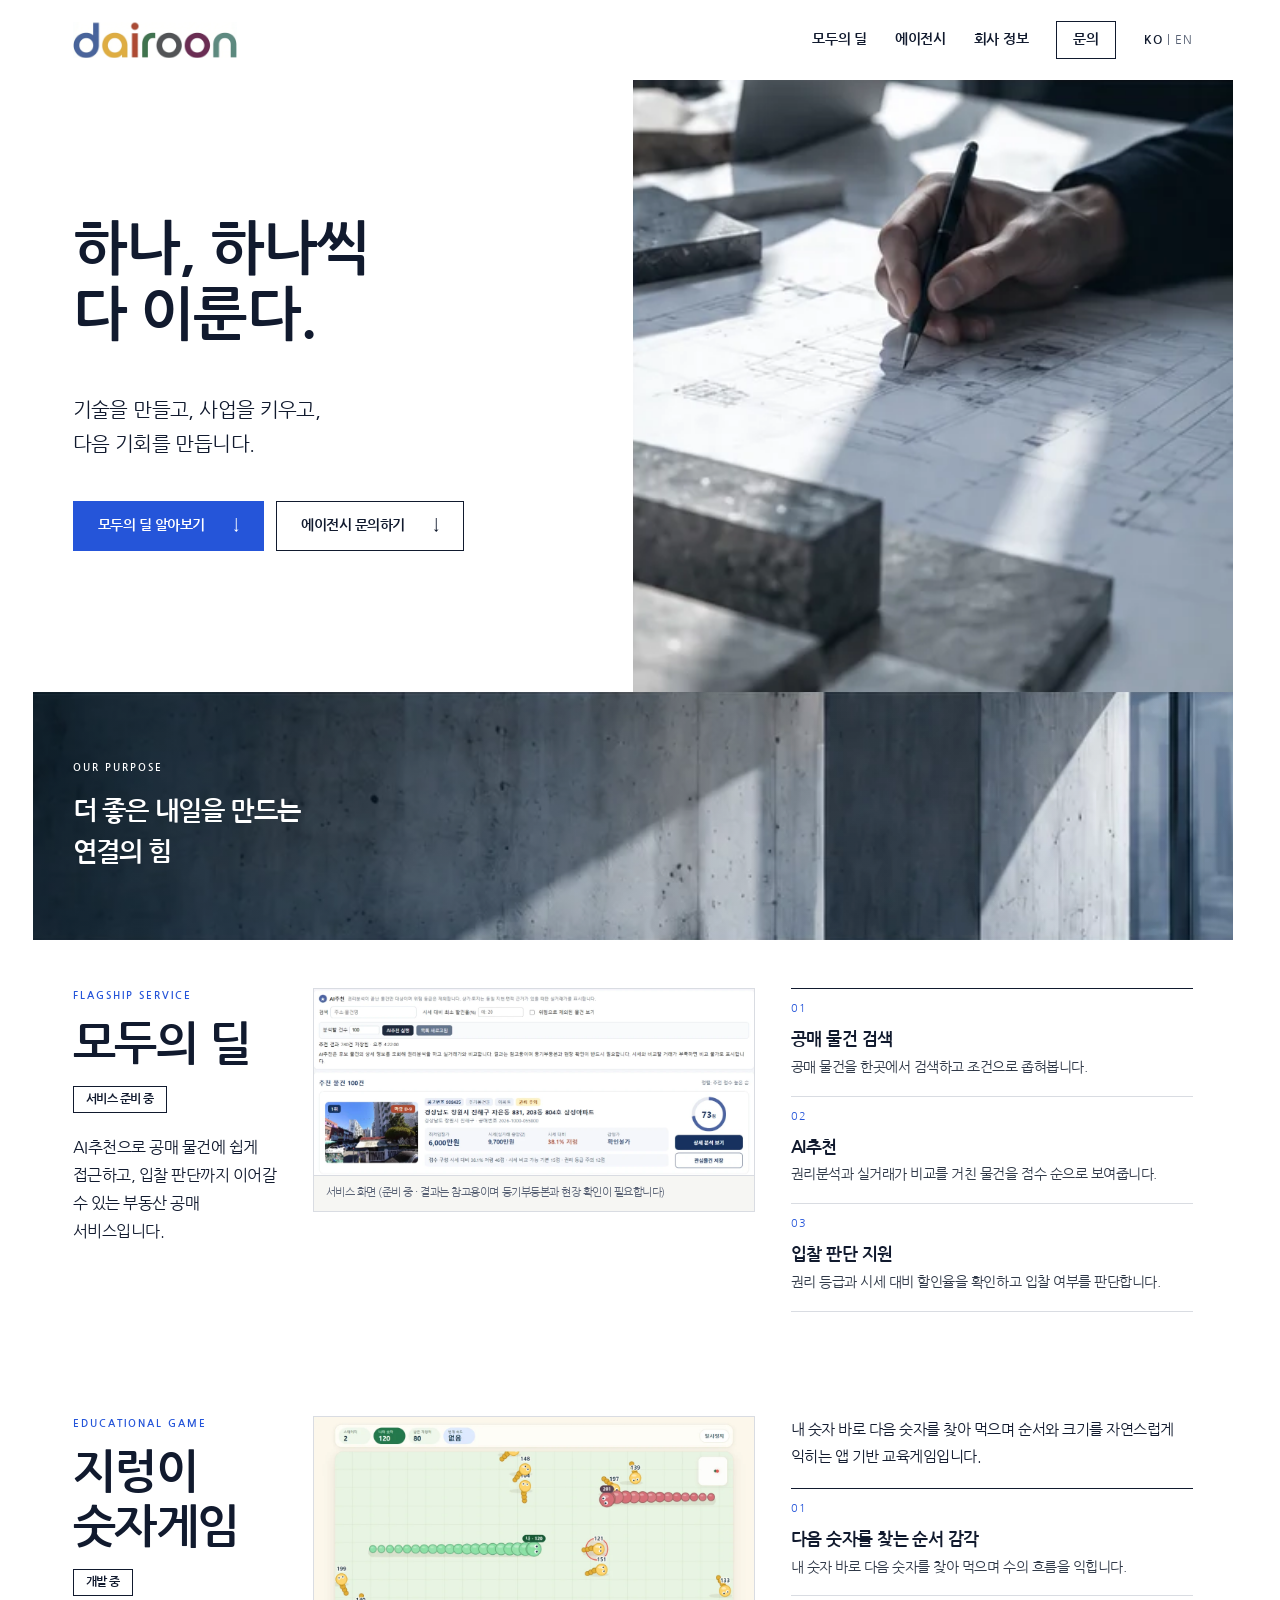
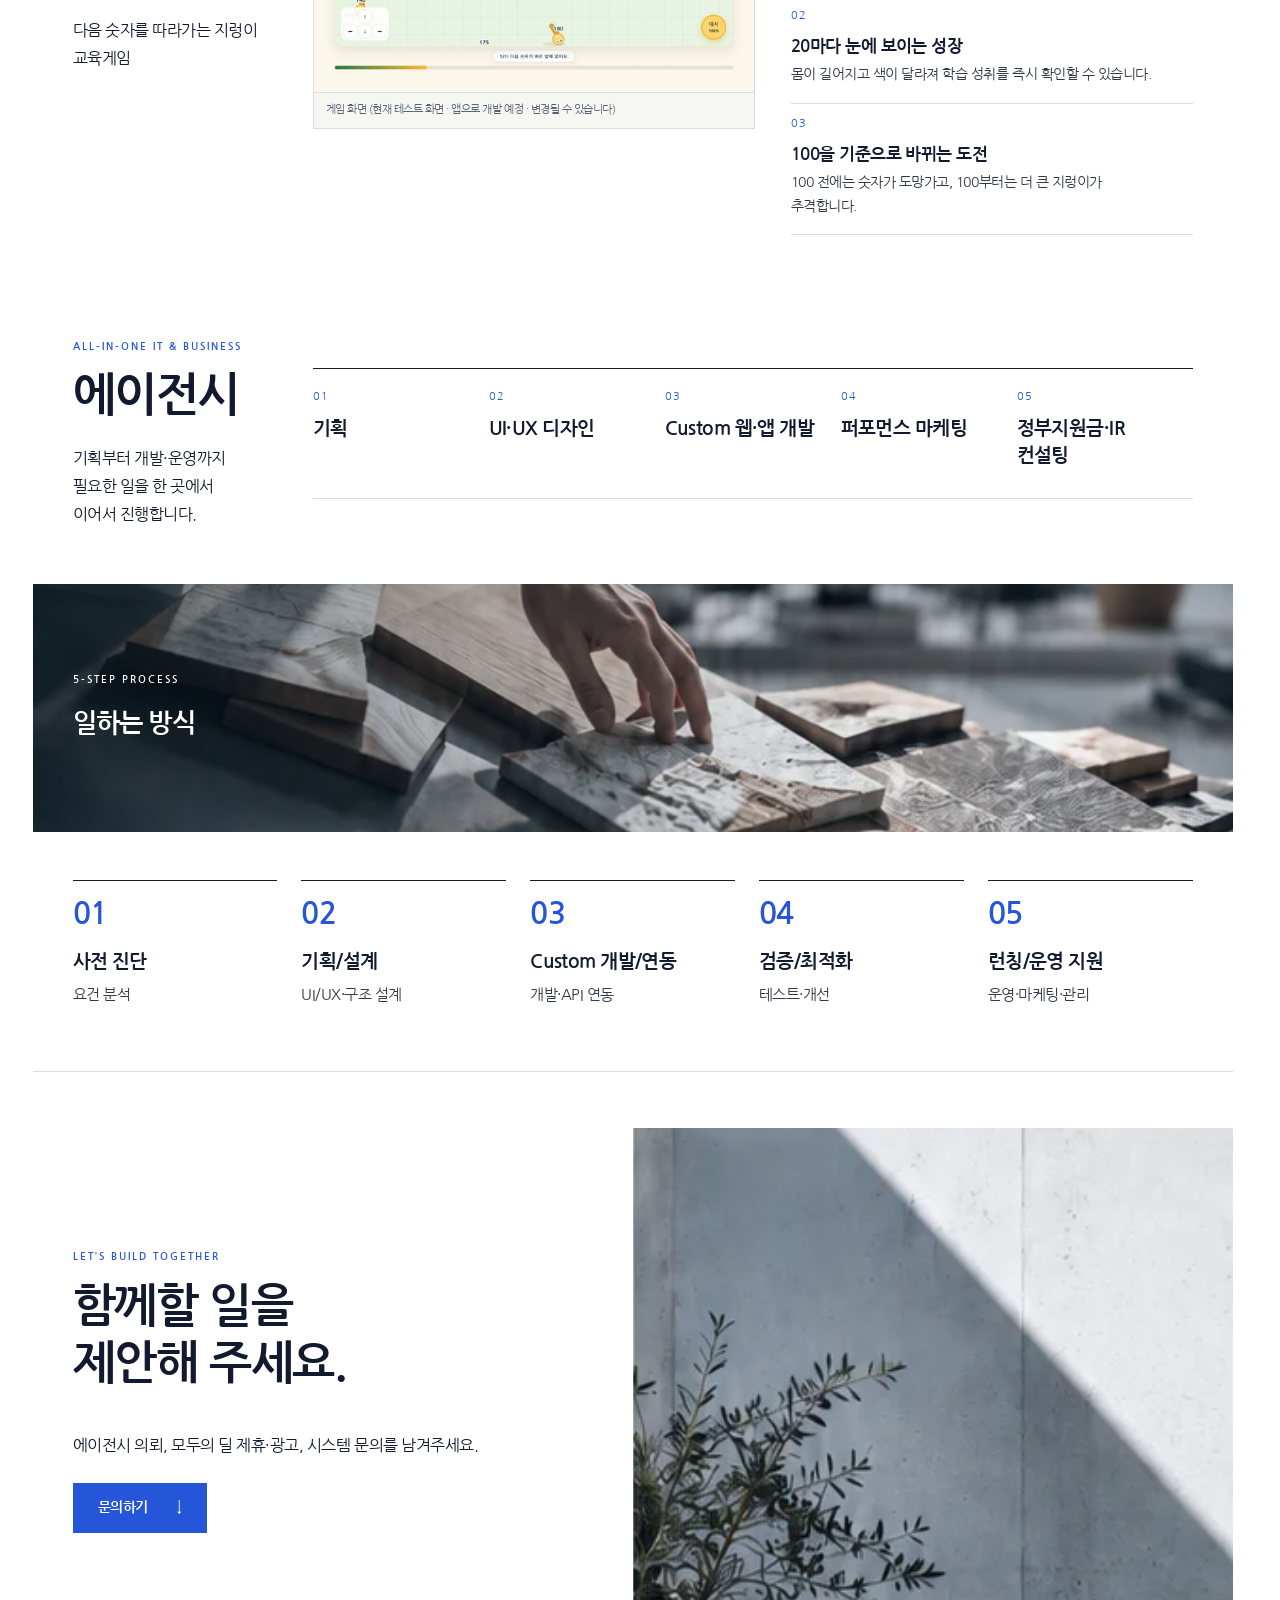
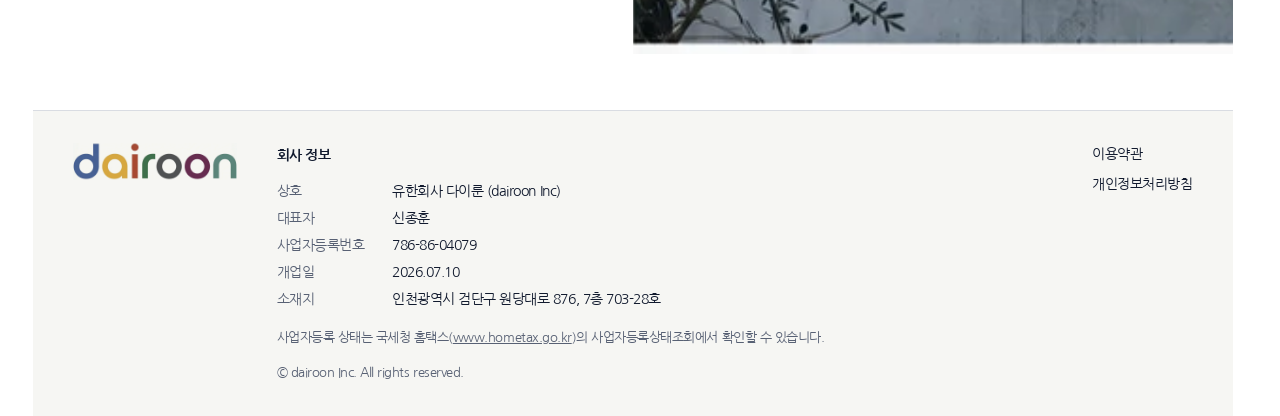
==== commit bc665586: "Rename game to 지렁이 숫자게임, app-based wording, compact layout (KO)" ====
--- a/index.html
+++ b/index.html
@@ -1,8 +1,8 @@
 <!DOCTYPE html><html lang="ko"><head><meta charset="utf-8"/><meta name="viewport" content="width=device-width, initial-scale=1"/><link rel="stylesheet" href="/_next/static/chunks/2xvtko9cyt8w0.css?v=20260923d"/><link rel="stylesheet" href="/site.css?v=20261012a"/><meta name="theme-color" content="#111a2e"/><title>다이룬 (dairoon) | 올인원 IT & 비즈니스 에이전시, 모두의 딜</title><meta name="description" content="유한회사 다이룬은 기획·디자인·개발을 아우르는 올인원 IT & 비즈니스 에이전시이며, 부동산 공매 정보 서비스 모두의 딜을 준비하고 있습니다."/><link rel="canonical" href="https://www.dairoon.com/"/><link rel="alternate" hreflang="ko" href="https://www.dairoon.com/"/><link rel="alternate" hreflang="en" href="https://www.dairoon.com/en/"/><link rel="alternate" hreflang="x-default" href="https://www.dairoon.com/"/><meta property="og:title" content="다이룬 (dairoon) | 올인원 IT & 비즈니스 에이전시, 모두의 딜"/><meta property="og:description" content="유한회사 다이룬은 기획·디자인·개발을 아우르는 올인원 IT & 비즈니스 에이전시이며, 부동산 공매 정보 서비스 모두의 딜을 준비하고 있습니다."/><meta property="og:url" content="https://www.dairoon.com/"/><meta property="og:site_name" content="dairoon"/><meta property="og:locale" content="ko_KR"/><meta property="og:type" content="website"/><meta property="og:image" content="https://www.dairoon.com/dairoon-og-light-v2.png"/><meta property="og:image:secure_url" content="https://www.dairoon.com/dairoon-og-light-v2.png"/><meta property="og:image:type" content="image/png"/><meta property="og:image:width" content="1200"/><meta property="og:image:height" content="630"/><meta property="og:image:alt" content="dairoon"/><meta name="twitter:card" content="summary_large_image"/><meta name="twitter:image" content="https://www.dairoon.com/dairoon-og-light-v2.png"/><meta name="twitter:title" content="다이룬 (dairoon) | 올인원 IT & 비즈니스 에이전시, 모두의 딜"/><meta name="twitter:description" content="유한회사 다이룬은 기획·디자인·개발을 아우르는 올인원 IT & 비즈니스 에이전시이며, 부동산 공매 정보 서비스 모두의 딜을 준비하고 있습니다."/><link rel="preconnect" href="https://fonts.googleapis.com"/><link rel="preconnect" href="https://fonts.gstatic.com" crossorigin="anonymous"/><link rel="stylesheet" href="https://fonts.googleapis.com/css2?family=Nanum+Gothic:wght@400;700;800&amp;display=swap"/><script type="application/ld+json">{"@context":"https://schema.org","@type":"Organization","name":"다이룬","legalName":"유한회사 다이룬","alternateName":["dairoon","dairoon Inc"],"url":"https://www.dairoon.com/","foundingDate":"2026-07-10","founder":{"@type":"Person","name":"신종훈"},"taxID":"786-86-04079","address":{"@type":"PostalAddress","streetAddress":"원당대로 876, 7층 703-28호","addressLocality":"검단구","addressRegion":"인천광역시","addressCountry":"KR"}}</script></head><body><a class="skip-link" href="#main">본문으로 건너뛰기</a><div id="top"></div><header class="site-header"><a class="home-link" href="/#top" aria-label="다이룬 처음으로"><svg class="logo" viewBox="655 595 1506 336" role="img" aria-label="다이룬 dairoon"><image href="/logo-source.webp" width="2816" height="1536"></image></svg></a><nav class="site-nav" aria-label="Main"><a class="nav-link" href="#modoodeal">모두의 딜</a><a class="nav-link" href="#agency">에이전시</a><a class="nav-link" href="#company">회사 정보</a><a class="nav-contact" href="#contact">문의</a><span class="lang" aria-label="Language"><b>KO</b> | <a href="/en/" hreflang="en" lang="en">EN</a></span></nav></header><main id="main">
 <section class="hero" aria-labelledby="hero-title"><div class="hero-copy"><p class="eyebrow">BUILD. OPERATE. GROW.</p><h1 id="hero-title">하나, 하나씩<br/>다 이룬다.</h1><p class="hero-sub">기술을 만들고, 사업을 키우고,<br/>다음 기회를 만듭니다.</p><div class="hero-actions"><a class="primary-button" href="#modoodeal">모두의 딜 알아보기 <span aria-hidden="true">↓</span></a><a class="ghost-button" href="#contact">에이전시 문의하기 <span aria-hidden="true">↓</span></a></div></div><div class="hero-visual"><svg class="photo hero-photo" width="380" height="396" viewBox="356 48 380 396" preserveAspectRatio="xMidYMid slice" aria-hidden="true"><image href="/editorial-source.webp" width="736" height="2135"></image></svg></div></section>
 <section id="about" class="banner"><svg class="photo" width="736" height="151" viewBox="0 444 736 151" preserveAspectRatio="xMidYMid slice" aria-hidden="true"><image href="/editorial-source.webp" width="736" height="2135"></image></svg><div class="banner-copy"><p class="eyebrow">OUR PURPOSE</p><h2>더 좋은 내일을 만드는<br/>연결의 힘</h2></div></section>
-<section id="modoodeal" class="service-section" aria-labelledby="md-title"><div class="section-intro"><p class="eyebrow">FLAGSHIP SERVICE</p><h2 id="md-title">모두의 딜</h2><p class="status-tag">서비스 준비 중</p><p class="section-lead">AI추천으로 공매 물건에 쉽게 접근하고, 입찰 판단까지 이어갈 수 있는 부동산 공매 서비스입니다.</p></div><div class="ns-body"><figure class="shot"><img src="/assets/modoodeal-ai.webp" width="1200" height="507" alt="모두의 딜 AI추천 화면" loading="lazy"/><figcaption>서비스 화면 (준비 중 · 결과는 참고용이며 등기부등본과 현장 확인이 필요합니다)</figcaption></figure><ol class="item-grid item-grid-3"><li class="item-card"><span class="card-number" aria-hidden="true">01</span><h3>공매 물건 검색</h3><p>공매 물건을 한곳에서 검색하고 조건으로 좁혀봅니다.</p></li><li class="item-card"><span class="card-number" aria-hidden="true">02</span><h3>AI추천</h3><p>권리분석과 실거래가 비교를 거친 물건을 점수 순으로 보여줍니다.</p></li><li class="item-card"><span class="card-number" aria-hidden="true">03</span><h3>입찰 판단 지원</h3><p>권리 등급과 시세 대비 할인율을 확인하고 입찰 여부를 판단합니다.</p></li></ol></div></section>
-<section id="number-snake" class="service-section" aria-labelledby="ns-title"><div class="section-intro"><p class="eyebrow">EDUCATIONAL GAME</p><h2 id="ns-title">숫자 지렁이</h2><p class="status-tag">개발 중</p><p class="section-lead">다음 숫자를 따라가는 지렁이 교육게임</p></div><div class="ns-body"><figure class="shot"><img src="/assets/numberworm-play.webp" width="1200" height="750" alt="숫자 지렁이 게임 플레이 화면" loading="lazy"/><figcaption>게임 화면 (개발 중 · 화면은 변경될 수 있습니다)</figcaption></figure><p class="ns-desc">내 숫자 바로 다음 숫자를 찾아 먹으며 순서와 크기를 자연스럽게 익히는 웹 기반 교육게임입니다.</p><ol class="item-grid item-grid-3"><li class="item-card"><span class="card-number" aria-hidden="true">01</span><h3>다음 숫자를 찾는 순서 감각</h3><p>내 숫자 바로 다음 숫자를 찾아 먹으며 수의 흐름을 익힙니다.</p></li><li class="item-card"><span class="card-number" aria-hidden="true">02</span><h3>20마다 눈에 보이는 성장</h3><p>몸이 길어지고 색이 달라져 학습 성취를 즉시 확인할 수 있습니다.</p></li><li class="item-card"><span class="card-number" aria-hidden="true">03</span><h3>100을 기준으로 바뀌는 도전</h3><p>100 전에는 숫자가 도망가고, 100부터는 더 큰 지렁이가 추격합니다.</p></li></ol></div></section>
+<section id="modoodeal" class="service-section" aria-labelledby="md-title"><div class="section-intro"><p class="eyebrow">FLAGSHIP SERVICE</p><h2 id="md-title">모두의 딜</h2><p class="status-tag">서비스 준비 중</p><p class="section-lead">AI추천으로 공매 물건에 쉽게 접근하고, 입찰 판단까지 이어갈 수 있는 부동산 공매 서비스입니다.</p></div><div class="ns-body"><figure class="shot"><img src="/assets/modoodeal-ai.webp" width="1200" height="507" alt="모두의 딜 AI추천 화면" loading="lazy"/><figcaption>서비스 화면 (준비 중 · 결과는 참고용이며 등기부등본과 현장 확인이 필요합니다)</figcaption></figure><div class="ns-text"><ol class="item-grid item-grid-3"><li class="item-card"><span class="card-number" aria-hidden="true">01</span><h3>공매 물건 검색</h3><p>공매 물건을 한곳에서 검색하고 조건으로 좁혀봅니다.</p></li><li class="item-card"><span class="card-number" aria-hidden="true">02</span><h3>AI추천</h3><p>권리분석과 실거래가 비교를 거친 물건을 점수 순으로 보여줍니다.</p></li><li class="item-card"><span class="card-number" aria-hidden="true">03</span><h3>입찰 판단 지원</h3><p>권리 등급과 시세 대비 할인율을 확인하고 입찰 여부를 판단합니다.</p></li></ol></div></div></section>
+<section id="number-snake" class="service-section" aria-labelledby="ns-title"><div class="section-intro"><p class="eyebrow">EDUCATIONAL GAME</p><h2 id="ns-title">지렁이 숫자게임</h2><p class="status-tag">개발 중</p><p class="section-lead">다음 숫자를 따라가는 지렁이 교육게임</p></div><div class="ns-body"><figure class="shot"><img src="/assets/numberworm-play.webp" width="1200" height="750" alt="지렁이 숫자게임 플레이 화면" loading="lazy"/><figcaption>게임 화면 (현재 테스트 화면 · 앱으로 개발 예정 · 변경될 수 있습니다)</figcaption></figure><div class="ns-text"><p class="ns-desc">내 숫자 바로 다음 숫자를 찾아 먹으며 순서와 크기를 자연스럽게 익히는 앱 기반 교육게임입니다.</p><ol class="item-grid item-grid-3"><li class="item-card"><span class="card-number" aria-hidden="true">01</span><h3>다음 숫자를 찾는 순서 감각</h3><p>내 숫자 바로 다음 숫자를 찾아 먹으며 수의 흐름을 익힙니다.</p></li><li class="item-card"><span class="card-number" aria-hidden="true">02</span><h3>20마다 눈에 보이는 성장</h3><p>몸이 길어지고 색이 달라져 학습 성취를 즉시 확인할 수 있습니다.</p></li><li class="item-card"><span class="card-number" aria-hidden="true">03</span><h3>100을 기준으로 바뀌는 도전</h3><p>100 전에는 숫자가 도망가고, 100부터는 더 큰 지렁이가 추격합니다.</p></li></ol></div></div></section>
 <section id="agency" class="service-section" aria-labelledby="ag-title"><div class="section-intro"><p class="eyebrow">ALL-IN-ONE IT & BUSINESS</p><h2 id="ag-title">에이전시</h2><p class="section-lead">기획부터 개발·운영까지
 필요한 일을 한 곳에서
 이어서 진행합니다.</p></div><ol class="item-grid"><li class="item-card"><span class="card-number" aria-hidden="true">01</span><h3>기획</h3></li><li class="item-card"><span class="card-number" aria-hidden="true">02</span><h3>UI·UX 디자인</h3></li><li class="item-card"><span class="card-number" aria-hidden="true">03</span><h3>Custom 웹·앱 개발</h3></li><li class="item-card"><span class="card-number" aria-hidden="true">04</span><h3>퍼포먼스 마케팅</h3></li><li class="item-card"><span class="card-number" aria-hidden="true">05</span><h3>정부지원금·IR 컨설팅</h3></li></ol></section>
--- a/site.css
+++ b/site.css
@@ -20,11 +20,17 @@
 #number-snake,#modoodeal{align-items:start}
 .shot{margin:0 0 28px;border:1px solid var(--line);background:#fff}
 .shot img{width:100%;height:auto;display:block}
-.shot figcaption{padding:10px 14px;font-size:12px;color:var(--muted);border-top:1px solid var(--line);background:var(--paper)}
+.shot figcaption{padding:8px 12px;font-size:11px;color:var(--muted);border-top:1px solid var(--line);background:var(--paper)}
 .biz-check{font-size:13px;color:var(--muted);margin:0 0 12px;line-height:1.7}
 .biz-check a{text-decoration:underline}
-.ns-body{min-width:0}
-.ns-desc{font-size:16px;line-height:1.8;margin:0 0 28px;color:var(--ink)}
+.ns-body{min-width:0;display:grid;grid-template-columns:minmax(0,1.1fr) minmax(0,1fr);gap:36px;align-items:start}
+.ns-body .shot{margin:0}
+.ns-text{min-width:0}
+.ns-text .item-grid-3{grid-template-columns:1fr;border-top:1px solid var(--ink)}
+.ns-text .item-card{padding:14px 0 16px}
+.ns-text .item-card h3{font-size:17px}
+.ns-text .item-card p{font-size:14px;margin-top:4px}
+.ns-desc{font-size:15px;line-height:1.8;margin:0 0 18px;color:var(--ink)}
 .item-grid-3 .item-card{padding-right:24px}
 .item-card p{color:#303948;font-size:15px;line-height:1.7;margin-top:10px}
 .banner .eyebrow{display:block}
@@ -47,5 +53,5 @@
 .legal h1{font-size:34px;margin-bottom:28px}
 .legal h2{font-size:18px;margin:32px 0 8px}
 .legal p{font-size:15px;line-height:1.85;color:#303948}
-@media (min-width:769px) and (max-width:1024px){.site-nav{gap:18px}.item-grid{grid-template-columns:repeat(3,minmax(0,1fr))}.step-grid{grid-template-columns:repeat(3,minmax(0,1fr));gap:32px 20px}.company-footer{grid-template-columns:150px minmax(0,1fr)}.footer-links{grid-column:2;flex-direction:row;gap:20px}}
-@media (max-width:768px){.site-nav{gap:14px}.site-nav .nav-link{display:none}.site-nav .nav-contact{padding:5px 12px}.hero-actions{margin-top:28px}.hero-actions .primary-button,.hero-actions .ghost-button{width:100%}.item-grid{grid-template-columns:repeat(2,minmax(0,1fr))}.item-grid-3{grid-template-columns:1fr}.item-grid-3 .item-card{padding-right:0}.step-grid{grid-template-columns:1fr;gap:24px}.step{display:grid;grid-template-columns:48px minmax(0,1fr);column-gap:12px;padding-top:16px}.step-number{grid-row:1/3;font-size:24px;margin:0}.company-footer{grid-template-columns:1fr}.company-list{grid-template-columns:max-content minmax(0,1fr);gap:2px 16px}.footer-links{flex-direction:row;gap:20px}.legal h1{font-size:28px}}
+@media (min-width:769px) and (max-width:1024px){.ns-body{grid-template-columns:1fr}.site-nav{gap:18px}.item-grid{grid-template-columns:repeat(3,minmax(0,1fr))}.step-grid{grid-template-columns:repeat(3,minmax(0,1fr));gap:32px 20px}.company-footer{grid-template-columns:150px minmax(0,1fr)}.footer-links{grid-column:2;flex-direction:row;gap:20px}}
+@media (max-width:768px){.ns-body{grid-template-columns:1fr;gap:24px}.site-nav{gap:14px}.site-nav .nav-link{display:none}.site-nav .nav-contact{padding:5px 12px}.hero-actions{margin-top:28px}.hero-actions .primary-button,.hero-actions .ghost-button{width:100%}.item-grid{grid-template-columns:repeat(2,minmax(0,1fr))}.item-grid-3{grid-template-columns:1fr}.item-grid-3 .item-card{padding-right:0}.step-grid{grid-template-columns:1fr;gap:24px}.step{display:grid;grid-template-columns:48px minmax(0,1fr);column-gap:12px;padding-top:16px}.step-number{grid-row:1/3;font-size:24px;margin:0}.company-footer{grid-template-columns:1fr}.company-list{grid-template-columns:max-content minmax(0,1fr);gap:2px 16px}.footer-links{flex-direction:row;gap:20px}.legal h1{font-size:28px}}
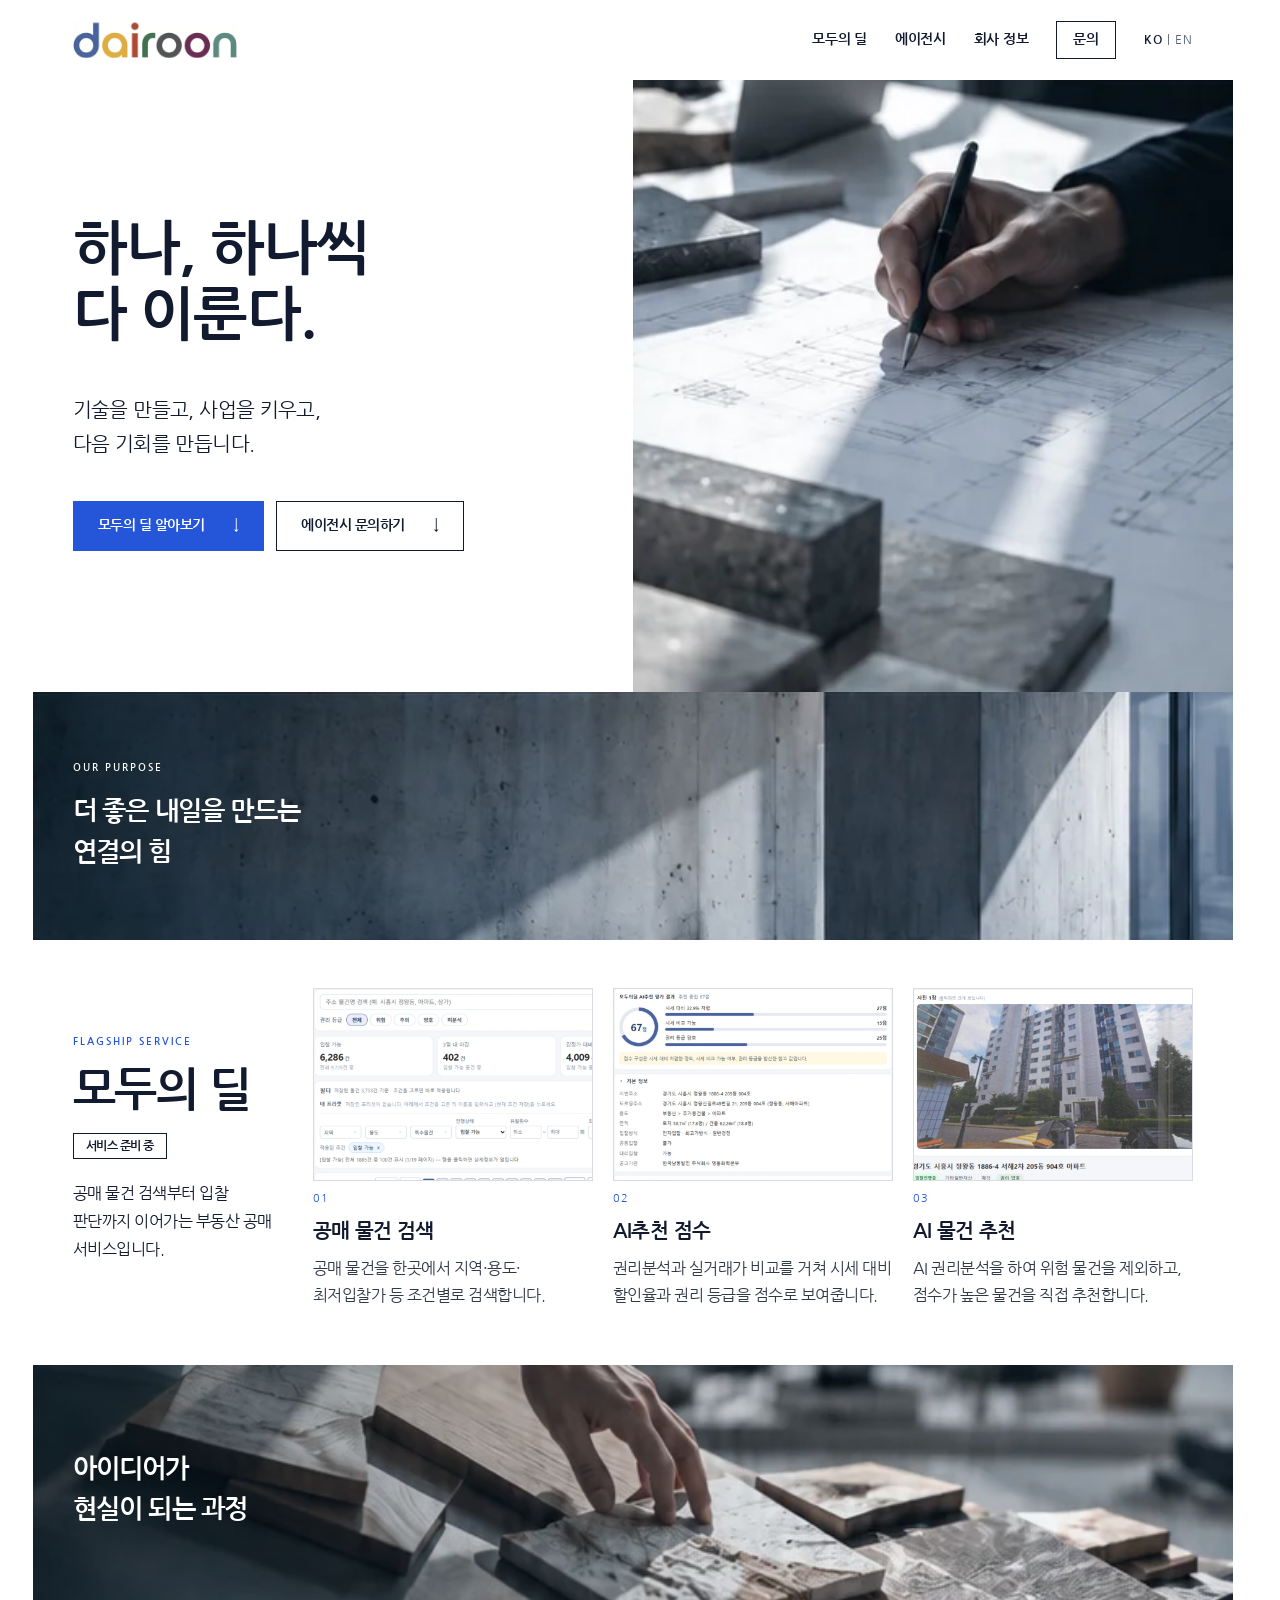
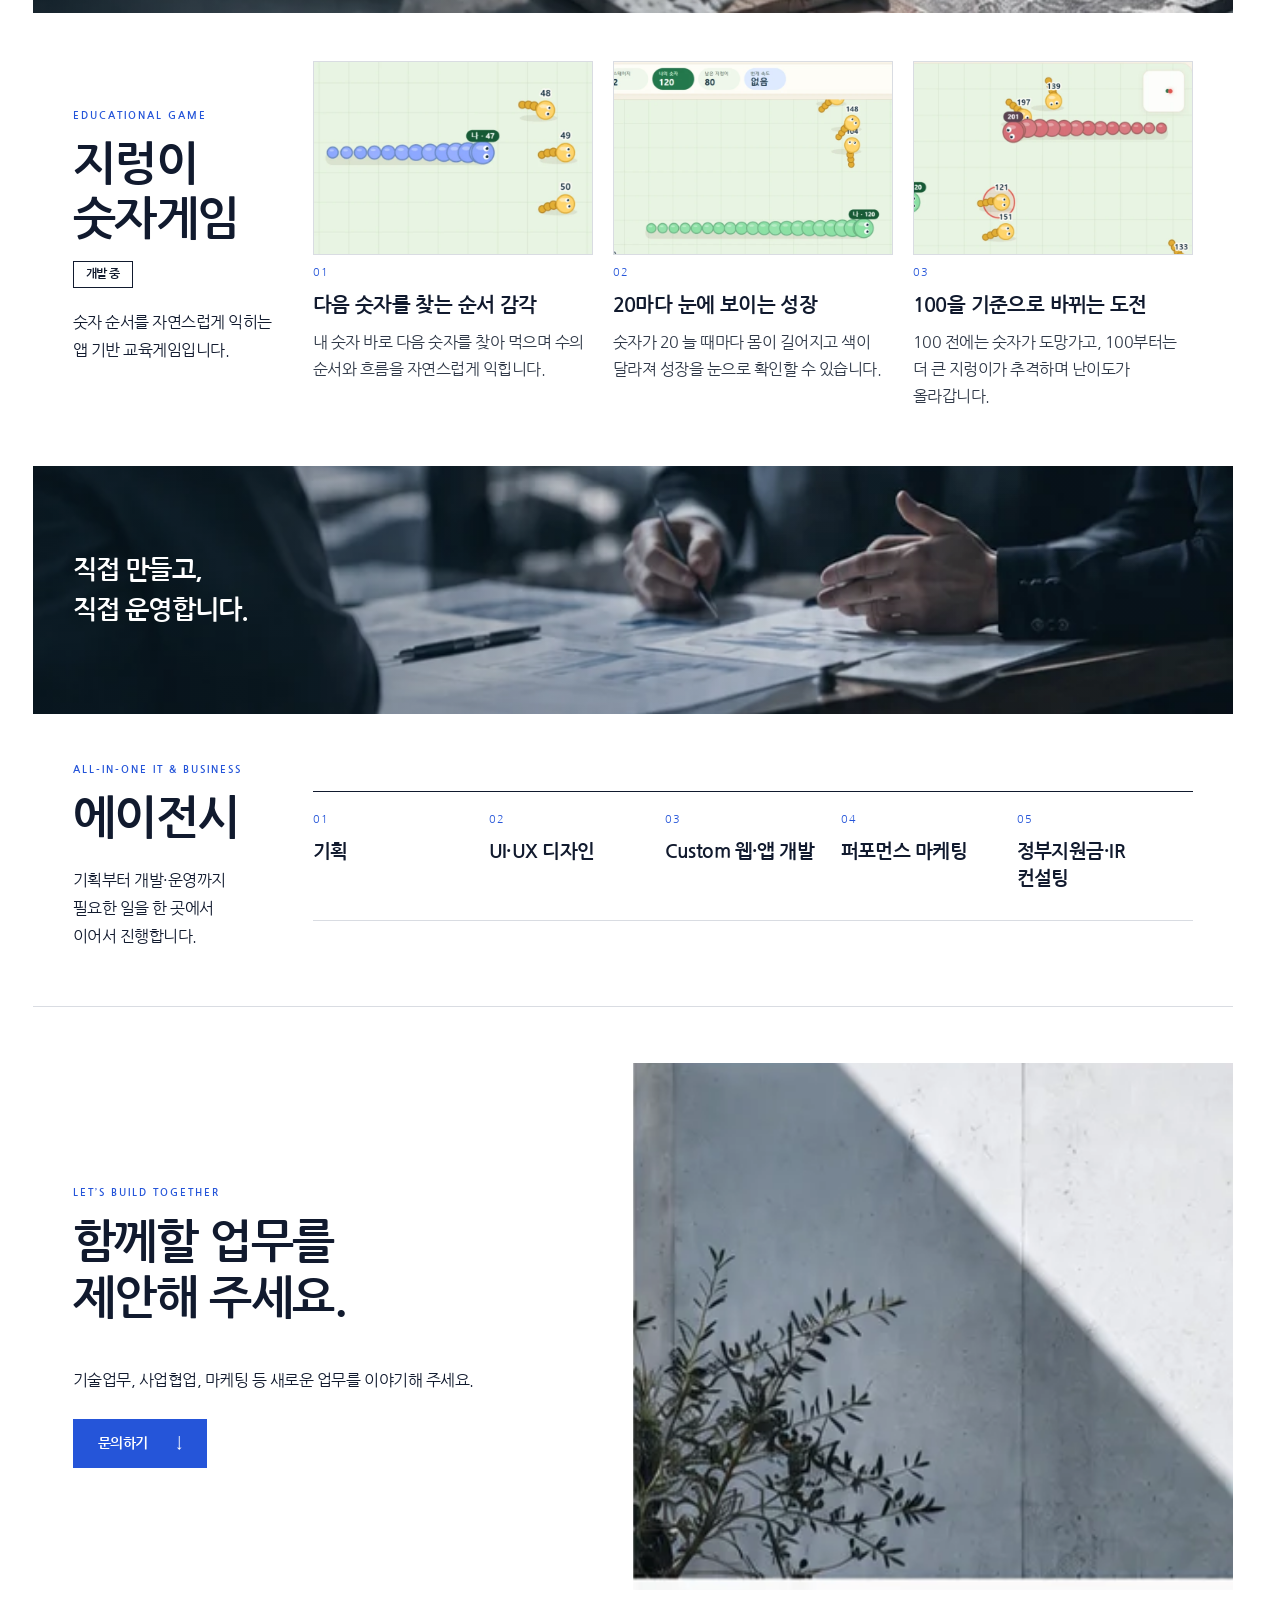
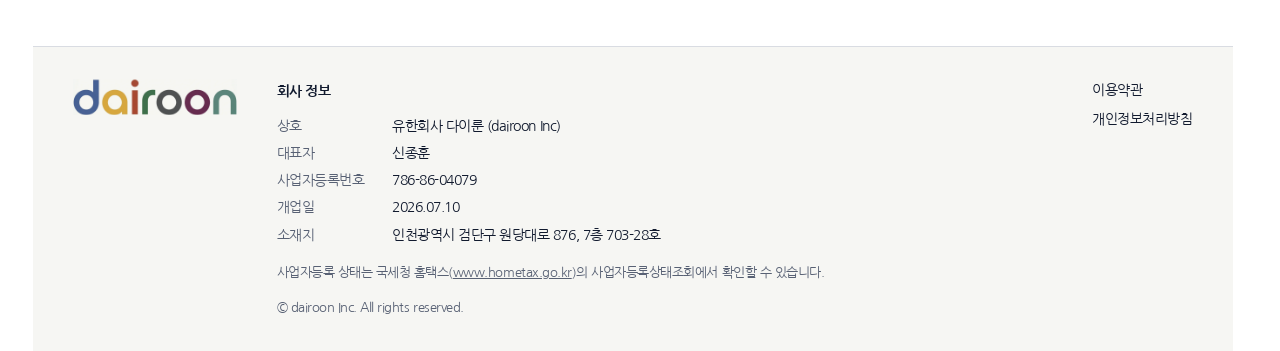
==== commit e079e1f6: "Update homepage layout and text" ====
--- a/index.html
+++ b/index.html
@@ -1,13 +1,14 @@
 <!DOCTYPE html><html lang="ko"><head><meta charset="utf-8"/><meta name="viewport" content="width=device-width, initial-scale=1"/><link rel="stylesheet" href="/_next/static/chunks/2xvtko9cyt8w0.css?v=20260923d"/><link rel="stylesheet" href="/site.css?v=20261012a"/><meta name="theme-color" content="#111a2e"/><title>다이룬 (dairoon) | 올인원 IT & 비즈니스 에이전시, 모두의 딜</title><meta name="description" content="유한회사 다이룬은 기획·디자인·개발을 아우르는 올인원 IT & 비즈니스 에이전시이며, 부동산 공매 정보 서비스 모두의 딜을 준비하고 있습니다."/><link rel="canonical" href="https://www.dairoon.com/"/><link rel="alternate" hreflang="ko" href="https://www.dairoon.com/"/><link rel="alternate" hreflang="en" href="https://www.dairoon.com/en/"/><link rel="alternate" hreflang="x-default" href="https://www.dairoon.com/"/><meta property="og:title" content="다이룬 (dairoon) | 올인원 IT & 비즈니스 에이전시, 모두의 딜"/><meta property="og:description" content="유한회사 다이룬은 기획·디자인·개발을 아우르는 올인원 IT & 비즈니스 에이전시이며, 부동산 공매 정보 서비스 모두의 딜을 준비하고 있습니다."/><meta property="og:url" content="https://www.dairoon.com/"/><meta property="og:site_name" content="dairoon"/><meta property="og:locale" content="ko_KR"/><meta property="og:type" content="website"/><meta property="og:image" content="https://www.dairoon.com/dairoon-og-light-v2.png"/><meta property="og:image:secure_url" content="https://www.dairoon.com/dairoon-og-light-v2.png"/><meta property="og:image:type" content="image/png"/><meta property="og:image:width" content="1200"/><meta property="og:image:height" content="630"/><meta property="og:image:alt" content="dairoon"/><meta name="twitter:card" content="summary_large_image"/><meta name="twitter:image" content="https://www.dairoon.com/dairoon-og-light-v2.png"/><meta name="twitter:title" content="다이룬 (dairoon) | 올인원 IT & 비즈니스 에이전시, 모두의 딜"/><meta name="twitter:description" content="유한회사 다이룬은 기획·디자인·개발을 아우르는 올인원 IT & 비즈니스 에이전시이며, 부동산 공매 정보 서비스 모두의 딜을 준비하고 있습니다."/><link rel="preconnect" href="https://fonts.googleapis.com"/><link rel="preconnect" href="https://fonts.gstatic.com" crossorigin="anonymous"/><link rel="stylesheet" href="https://fonts.googleapis.com/css2?family=Nanum+Gothic:wght@400;700;800&amp;display=swap"/><script type="application/ld+json">{"@context":"https://schema.org","@type":"Organization","name":"다이룬","legalName":"유한회사 다이룬","alternateName":["dairoon","dairoon Inc"],"url":"https://www.dairoon.com/","foundingDate":"2026-07-10","founder":{"@type":"Person","name":"신종훈"},"taxID":"786-86-04079","address":{"@type":"PostalAddress","streetAddress":"원당대로 876, 7층 703-28호","addressLocality":"검단구","addressRegion":"인천광역시","addressCountry":"KR"}}</script></head><body><a class="skip-link" href="#main">본문으로 건너뛰기</a><div id="top"></div><header class="site-header"><a class="home-link" href="/#top" aria-label="다이룬 처음으로"><svg class="logo" viewBox="655 595 1506 336" role="img" aria-label="다이룬 dairoon"><image href="/logo-source.webp" width="2816" height="1536"></image></svg></a><nav class="site-nav" aria-label="Main"><a class="nav-link" href="#modoodeal">모두의 딜</a><a class="nav-link" href="#agency">에이전시</a><a class="nav-link" href="#company">회사 정보</a><a class="nav-contact" href="#contact">문의</a><span class="lang" aria-label="Language"><b>KO</b> | <a href="/en/" hreflang="en" lang="en">EN</a></span></nav></header><main id="main">
 <section class="hero" aria-labelledby="hero-title"><div class="hero-copy"><p class="eyebrow">BUILD. OPERATE. GROW.</p><h1 id="hero-title">하나, 하나씩<br/>다 이룬다.</h1><p class="hero-sub">기술을 만들고, 사업을 키우고,<br/>다음 기회를 만듭니다.</p><div class="hero-actions"><a class="primary-button" href="#modoodeal">모두의 딜 알아보기 <span aria-hidden="true">↓</span></a><a class="ghost-button" href="#contact">에이전시 문의하기 <span aria-hidden="true">↓</span></a></div></div><div class="hero-visual"><svg class="photo hero-photo" width="380" height="396" viewBox="356 48 380 396" preserveAspectRatio="xMidYMid slice" aria-hidden="true"><image href="/editorial-source.webp" width="736" height="2135"></image></svg></div></section>
 <section id="about" class="banner"><svg class="photo" width="736" height="151" viewBox="0 444 736 151" preserveAspectRatio="xMidYMid slice" aria-hidden="true"><image href="/editorial-source.webp" width="736" height="2135"></image></svg><div class="banner-copy"><p class="eyebrow">OUR PURPOSE</p><h2>더 좋은 내일을 만드는<br/>연결의 힘</h2></div></section>
-<section id="modoodeal" class="service-section" aria-labelledby="md-title"><div class="section-intro"><p class="eyebrow">FLAGSHIP SERVICE</p><h2 id="md-title">모두의 딜</h2><p class="status-tag">서비스 준비 중</p><p class="section-lead">AI추천으로 공매 물건에 쉽게 접근하고, 입찰 판단까지 이어갈 수 있는 부동산 공매 서비스입니다.</p></div><div class="ns-body"><figure class="shot"><img src="/assets/modoodeal-ai.webp" width="1200" height="507" alt="모두의 딜 AI추천 화면" loading="lazy"/><figcaption>서비스 화면 (준비 중 · 결과는 참고용이며 등기부등본과 현장 확인이 필요합니다)</figcaption></figure><div class="ns-text"><ol class="item-grid item-grid-3"><li class="item-card"><span class="card-number" aria-hidden="true">01</span><h3>공매 물건 검색</h3><p>공매 물건을 한곳에서 검색하고 조건으로 좁혀봅니다.</p></li><li class="item-card"><span class="card-number" aria-hidden="true">02</span><h3>AI추천</h3><p>권리분석과 실거래가 비교를 거친 물건을 점수 순으로 보여줍니다.</p></li><li class="item-card"><span class="card-number" aria-hidden="true">03</span><h3>입찰 판단 지원</h3><p>권리 등급과 시세 대비 할인율을 확인하고 입찰 여부를 판단합니다.</p></li></ol></div></div></section>
-<section id="number-snake" class="service-section" aria-labelledby="ns-title"><div class="section-intro"><p class="eyebrow">EDUCATIONAL GAME</p><h2 id="ns-title">지렁이 숫자게임</h2><p class="status-tag">개발 중</p><p class="section-lead">다음 숫자를 따라가는 지렁이 교육게임</p></div><div class="ns-body"><figure class="shot"><img src="/assets/numberworm-play.webp" width="1200" height="750" alt="지렁이 숫자게임 플레이 화면" loading="lazy"/><figcaption>게임 화면 (현재 테스트 화면 · 앱으로 개발 예정 · 변경될 수 있습니다)</figcaption></figure><div class="ns-text"><p class="ns-desc">내 숫자 바로 다음 숫자를 찾아 먹으며 순서와 크기를 자연스럽게 익히는 앱 기반 교육게임입니다.</p><ol class="item-grid item-grid-3"><li class="item-card"><span class="card-number" aria-hidden="true">01</span><h3>다음 숫자를 찾는 순서 감각</h3><p>내 숫자 바로 다음 숫자를 찾아 먹으며 수의 흐름을 익힙니다.</p></li><li class="item-card"><span class="card-number" aria-hidden="true">02</span><h3>20마다 눈에 보이는 성장</h3><p>몸이 길어지고 색이 달라져 학습 성취를 즉시 확인할 수 있습니다.</p></li><li class="item-card"><span class="card-number" aria-hidden="true">03</span><h3>100을 기준으로 바뀌는 도전</h3><p>100 전에는 숫자가 도망가고, 100부터는 더 큰 지렁이가 추격합니다.</p></li></ol></div></div></section>
+<section id="modoodeal" class="service-section" aria-labelledby="modoodeal-title"><div class="section-intro"><p class="eyebrow">FLAGSHIP SERVICE</p><h2 id="modoodeal-title">모두의 딜</h2><p class="status-tag">서비스 준비 중</p><p class="section-lead">공매 물건 검색부터 입찰 판단까지 이어가는 부동산 공매 서비스입니다.</p></div><div class="shot-wrap"><div class="service-grid service-grid-3 service-grid-shot"><div class="service-card"><article><div class="card-media"><img src="/assets/md-1.webp" width="720" height="496" alt="공매 물건 검색" loading="lazy"/></div><span class="card-number" aria-hidden="true">01</span><h3>공매 물건 검색</h3><p>공매 물건을 한곳에서 지역·용도·최저입찰가 등 조건별로 검색합니다.</p></article></div><div class="service-card"><article><div class="card-media"><img src="/assets/md-2.webp" width="720" height="496" alt="AI추천 점수" loading="lazy"/></div><span class="card-number" aria-hidden="true">02</span><h3>AI추천 점수</h3><p>권리분석과 실거래가 비교를 거쳐 시세 대비 할인율과 권리 등급을 점수로 보여줍니다.</p></article></div><div class="service-card"><article><div class="card-media"><img src="/assets/md-3.webp" width="720" height="496" alt="AI 물건 추천" loading="lazy"/></div><span class="card-number" aria-hidden="true">03</span><h3>AI 물건 추천</h3><p>AI 권리분석을 하여 위험 물건을 제외하고, 점수가 높은 물건을 직접 추천합니다.</p></article></div></div></div></section>
+<section class="banner"><svg class="photo" width="736" height="168" viewBox="0 854 736 168" preserveAspectRatio="xMidYMid slice" aria-hidden="true"><image href="/editorial-source.webp" width="736" height="2135"></image></svg><div class="banner-copy"><h2>아이디어가<br/>현실이 되는 과정</h2></div></section>
+<section id="number-snake" class="service-section" aria-labelledby="number-snake-title"><div class="section-intro"><p class="eyebrow">EDUCATIONAL GAME</p><h2 id="number-snake-title">지렁이 숫자게임</h2><p class="status-tag">개발 중</p><p class="section-lead">숫자 순서를 자연스럽게 익히는 앱 기반 교육게임입니다.</p></div><div class="shot-wrap"><div class="service-grid service-grid-3 service-grid-shot"><div class="service-card"><article><div class="card-media"><img src="/assets/game-1.webp" width="720" height="496" alt="다음 숫자를 찾는 순서 감각" loading="lazy"/></div><span class="card-number" aria-hidden="true">01</span><h3>다음 숫자를 찾는 순서 감각</h3><p>내 숫자 바로 다음 숫자를 찾아 먹으며 수의 순서와 흐름을 자연스럽게 익힙니다.</p></article></div><div class="service-card"><article><div class="card-media"><img src="/assets/game-2.webp" width="720" height="496" alt="20마다 눈에 보이는 성장" loading="lazy"/></div><span class="card-number" aria-hidden="true">02</span><h3>20마다 눈에 보이는 성장</h3><p>숫자가 20 늘 때마다 몸이 길어지고 색이 달라져 성장을 눈으로 확인할 수 있습니다.</p></article></div><div class="service-card"><article><div class="card-media"><img src="/assets/game-3.webp" width="720" height="496" alt="100을 기준으로 바뀌는 도전" loading="lazy"/></div><span class="card-number" aria-hidden="true">03</span><h3>100을 기준으로 바뀌는 도전</h3><p>100 전에는 숫자가 도망가고, 100부터는 더 큰 지렁이가 추격하며 난이도가 올라갑니다.</p></article></div></div></div></section>
+<section class="banner"><svg class="photo" width="736" height="158" viewBox="0 1292 736 158" preserveAspectRatio="xMidYMid slice" aria-hidden="true"><image href="/editorial-source.webp" width="736" height="2135"></image></svg><div class="banner-copy"><h2>직접 만들고,<br/>직접 운영합니다.</h2></div></section>
 <section id="agency" class="service-section" aria-labelledby="ag-title"><div class="section-intro"><p class="eyebrow">ALL-IN-ONE IT & BUSINESS</p><h2 id="ag-title">에이전시</h2><p class="section-lead">기획부터 개발·운영까지
 필요한 일을 한 곳에서
 이어서 진행합니다.</p></div><ol class="item-grid"><li class="item-card"><span class="card-number" aria-hidden="true">01</span><h3>기획</h3></li><li class="item-card"><span class="card-number" aria-hidden="true">02</span><h3>UI·UX 디자인</h3></li><li class="item-card"><span class="card-number" aria-hidden="true">03</span><h3>Custom 웹·앱 개발</h3></li><li class="item-card"><span class="card-number" aria-hidden="true">04</span><h3>퍼포먼스 마케팅</h3></li><li class="item-card"><span class="card-number" aria-hidden="true">05</span><h3>정부지원금·IR 컨설팅</h3></li></ol></section>
-<section class="banner"><svg class="photo" width="736" height="168" viewBox="0 854 736 168" preserveAspectRatio="xMidYMid slice" aria-hidden="true"><image href="/editorial-source.webp" width="736" height="2135"></image></svg><div class="banner-copy"><p class="eyebrow">5-STEP PROCESS</p><h2>일하는 방식</h2></div></section>
-<section id="process" class="process-section" aria-label="일하는 방식"><ol class="step-grid"><li class="step"><span class="step-number">01</span><h3>사전 진단</h3><p>요건 분석</p></li><li class="step"><span class="step-number">02</span><h3>기획/설계</h3><p>UI/UX·구조 설계</p></li><li class="step"><span class="step-number">03</span><h3>Custom 개발/연동</h3><p>개발·API 연동</p></li><li class="step"><span class="step-number">04</span><h3>검증/최적화</h3><p>테스트·개선</p></li><li class="step"><span class="step-number">05</span><h3>런칭/운영 지원</h3><p>운영·마케팅·관리</p></li></ol></section>
-<div class="contact-reveal"><section id="contact" class="contact-section" aria-labelledby="contact-title"><input class="contact-form-toggle" type="checkbox" id="contact-form-toggle"/><div class="contact-overview"><div class="contact-copy"><p class="eyebrow">LET’S BUILD TOGETHER</p><h2 id="contact-title">함께할 일을<br/>제안해 주세요.</h2><p>에이전시 의뢰, 모두의 딜 제휴·광고,<br class="mobile-break"/> 시스템 문의를 남겨주세요.</p><label class="primary-button" for="contact-form-toggle">문의하기 <span aria-hidden="true">↓</span></label></div><svg class="photo" width="318" height="281" viewBox="418 1740 318 281" preserveAspectRatio="xMidYMid slice" aria-hidden="true"><image href="/editorial-source.webp" width="736" height="2135"></image></svg></div><div id="contact-form-panel" class="contact-form-panel"><div class="form-intro"><h3>어떤 일을 함께할까요?</h3><p>필요한 도움을 알려주세요.</p><p class="form-note">* 필수 입력</p></div><form action="https://formsubmit.co/jason@dairoon.com" method="POST" aria-label="문의 양식"><input type="hidden" name="_subject" value="[다이룬] 문의"/><input type="hidden" name="_template" value="table"/><input type="hidden" name="_captcha" value="false"/><input type="hidden" name="_next" value="https://www.dairoon.com/thanks.html"/><fieldset><legend class="sr-only">문의 정보</legend><div class="form-grid"><div class="field"><label for="name">이름 *</label><input id="name" autocomplete="name" maxlength="60" required name="name"/></div><div class="field"><label for="email">이메일 *</label><input id="email" type="email" autocomplete="email" maxlength="254" required name="email"/></div><div class="field"><label for="company">회사·소속 <span>(선택)</span></label><input id="company" autocomplete="organization" maxlength="100" name="company"/></div><div class="field"><label for="phone">연락처 <span>(선택)</span></label><input id="phone" type="tel" autocomplete="tel" maxlength="30" name="phone"/></div><div class="field full-width"><label for="type">문의 유형 *</label><select id="type" name="type" required><option value="" selected>문의 유형을 선택해주세요</option><option>에이전시 문의</option><option>모두의 딜 제휴</option><option>광고</option><option>시스템 문의</option></select></div><div class="field full-width"><label for="message">문의 내용 *</label><textarea id="message" name="message" rows="6" minlength="10" maxlength="3000" required placeholder="진행하고 싶은 일이나 궁금한 점을 적어주세요."></textarea></div><div class="honeypot" aria-hidden="true"><label for="website">웹사이트</label><input id="website" tabindex="-1" autocomplete="off" name="website"/></div></div><p class="setup-notice">문의하신 내용을 확인한 후 회신해 드리겠습니다.</p><label class="consent"><input type="checkbox" required name="consent"/><span>개인정보 수집·이용에 동의합니다. (필수) <a class="policy-link" href="/privacy.html">개인정보처리방침</a></span></label><button class="primary-button submit-button" type="submit">문의 보내기 <span aria-hidden="true">↗</span></button></fieldset></form></div></section></div>
+
+<div class="contact-reveal"><section id="contact" class="contact-section" aria-labelledby="contact-title"><input class="contact-form-toggle" type="checkbox" id="contact-form-toggle"/><div class="contact-overview"><div class="contact-copy"><p class="eyebrow">LET’S BUILD TOGETHER</p><h2 id="contact-title">함께할 업무를<br/>제안해 주세요.</h2><p>기술업무, 사업협업, 마케팅 등<br class="mobile-break"/> 새로운 업무를 이야기해 주세요.</p><label class="primary-button" for="contact-form-toggle">문의하기 <span aria-hidden="true">↓</span></label></div><svg class="photo" width="318" height="281" viewBox="418 1740 318 281" preserveAspectRatio="xMidYMid slice" aria-hidden="true"><image href="/editorial-source.webp" width="736" height="2135"></image></svg></div><div id="contact-form-panel" class="contact-form-panel"><div class="form-intro"><h3>어떤 일을 함께할까요?</h3><p>필요한 도움을 알려주세요.</p><p class="form-note">* 필수 입력</p></div><form action="https://formsubmit.co/jason@dairoon.com" method="POST" aria-label="문의 양식"><input type="hidden" name="_subject" value="[다이룬] 문의"/><input type="hidden" name="_template" value="table"/><input type="hidden" name="_captcha" value="false"/><input type="hidden" name="_next" value="https://www.dairoon.com/thanks.html"/><fieldset><legend class="sr-only">문의 정보</legend><div class="form-grid"><div class="field"><label for="name">이름 *</label><input id="name" autocomplete="name" maxlength="60" required name="name"/></div><div class="field"><label for="email">이메일 *</label><input id="email" type="email" autocomplete="email" maxlength="254" required name="email"/></div><div class="field"><label for="company">회사·소속 <span>(선택)</span></label><input id="company" autocomplete="organization" maxlength="100" name="company"/></div><div class="field"><label for="phone">연락처 <span>(선택)</span></label><input id="phone" type="tel" autocomplete="tel" maxlength="30" name="phone"/></div><div class="field full-width"><label for="type">문의 유형 *</label><select id="type" name="type" required><option value="" selected>문의 유형을 선택해주세요</option><option>에이전시 문의</option><option>모두의 딜 제휴</option><option>광고</option><option>시스템 문의</option></select></div><div class="field full-width"><label for="message">문의 내용 *</label><textarea id="message" name="message" rows="6" minlength="10" maxlength="3000" required placeholder="진행하고 싶은 일이나 궁금한 점을 적어주세요."></textarea></div><div class="honeypot" aria-hidden="true"><label for="website">웹사이트</label><input id="website" tabindex="-1" autocomplete="off" name="website"/></div></div><p class="setup-notice">문의하신 내용을 확인한 후 회신해 드리겠습니다.</p><label class="consent"><input type="checkbox" required name="consent"/><span>개인정보 수집·이용에 동의합니다. (필수) <a class="policy-link" href="/privacy.html">개인정보처리방침</a></span></label><button class="primary-button submit-button" type="submit">문의 보내기 <span aria-hidden="true">↗</span></button></fieldset></form></div></section></div>
 </main>
 <footer id="company" class="site-footer company-footer"><a class="footer-logo" href="/#top" aria-label="다이룬 처음으로"><svg class="logo" viewBox="655 595 1506 336" role="img" aria-label="다이룬 dairoon"><image href="/logo-source.webp" width="2816" height="1536"></image></svg></a><div class="footer-info"><strong>회사 정보</strong><dl class="company-list"><dt>상호</dt><dd>유한회사 다이룬 (dairoon Inc)</dd><dt>대표자</dt><dd>신종훈</dd><dt>사업자등록번호</dt><dd>786-86-04079</dd><dt>개업일</dt><dd>2026.07.10</dd><dt>소재지</dt><dd>인천광역시 검단구 원당대로 876, 7층 703-28호</dd></dl><p class="biz-check">사업자등록 상태는 국세청 홈택스(<a href="https://www.hometax.go.kr" target="_blank" rel="noopener noreferrer">www.hometax.go.kr</a>)의 사업자등록상태조회에서 확인할 수 있습니다.</p><small>© dairoon Inc. All rights reserved.</small></div><nav class="footer-links" aria-label="Legal"><a href="/terms.html">이용약관</a><a href="/privacy.html">개인정보처리방침</a></nav></footer></body></html>
--- a/site.css
+++ b/site.css
@@ -16,22 +16,12 @@
 .item-card{padding:22px 16px 28px 0;border-bottom:1px solid var(--line);min-width:0}
 .item-card .card-number{margin-top:0}
 .item-card h3{font-size:19px;font-weight:700;line-height:1.4;margin:0;word-break:keep-all}
-.item-grid-3{grid-template-columns:repeat(3,minmax(0,1fr))}
-#number-snake,#modoodeal{align-items:start}
-.shot{margin:0 0 28px;border:1px solid var(--line);background:#fff}
-.shot img{width:100%;height:auto;display:block}
-.shot figcaption{padding:8px 12px;font-size:11px;color:var(--muted);border-top:1px solid var(--line);background:var(--paper)}
+.shot-wrap{min-width:0}
+.service-grid-shot .card-media{aspect-ratio:1.45;border:1px solid var(--line);background:#fff}
+.card-media img{width:100%;height:100%;object-fit:cover;object-position:left top;display:block}
+.shot-note{margin-top:14px;font-size:12px;color:var(--muted)}
 .biz-check{font-size:13px;color:var(--muted);margin:0 0 12px;line-height:1.7}
 .biz-check a{text-decoration:underline}
-.ns-body{min-width:0;display:grid;grid-template-columns:minmax(0,1.1fr) minmax(0,1fr);gap:36px;align-items:start}
-.ns-body .shot{margin:0}
-.ns-text{min-width:0}
-.ns-text .item-grid-3{grid-template-columns:1fr;border-top:1px solid var(--ink)}
-.ns-text .item-card{padding:14px 0 16px}
-.ns-text .item-card h3{font-size:17px}
-.ns-text .item-card p{font-size:14px;margin-top:4px}
-.ns-desc{font-size:15px;line-height:1.8;margin:0 0 18px;color:var(--ink)}
-.item-grid-3 .item-card{padding-right:24px}
 .item-card p{color:#303948;font-size:15px;line-height:1.7;margin-top:10px}
 .banner .eyebrow{display:block}
 .process-section{padding:48px var(--gutter) 64px}
@@ -53,5 +43,5 @@
 .legal h1{font-size:34px;margin-bottom:28px}
 .legal h2{font-size:18px;margin:32px 0 8px}
 .legal p{font-size:15px;line-height:1.85;color:#303948}
-@media (min-width:769px) and (max-width:1024px){.ns-body{grid-template-columns:1fr}.site-nav{gap:18px}.item-grid{grid-template-columns:repeat(3,minmax(0,1fr))}.step-grid{grid-template-columns:repeat(3,minmax(0,1fr));gap:32px 20px}.company-footer{grid-template-columns:150px minmax(0,1fr)}.footer-links{grid-column:2;flex-direction:row;gap:20px}}
-@media (max-width:768px){.ns-body{grid-template-columns:1fr;gap:24px}.site-nav{gap:14px}.site-nav .nav-link{display:none}.site-nav .nav-contact{padding:5px 12px}.hero-actions{margin-top:28px}.hero-actions .primary-button,.hero-actions .ghost-button{width:100%}.item-grid{grid-template-columns:repeat(2,minmax(0,1fr))}.item-grid-3{grid-template-columns:1fr}.item-grid-3 .item-card{padding-right:0}.step-grid{grid-template-columns:1fr;gap:24px}.step{display:grid;grid-template-columns:48px minmax(0,1fr);column-gap:12px;padding-top:16px}.step-number{grid-row:1/3;font-size:24px;margin:0}.company-footer{grid-template-columns:1fr}.company-list{grid-template-columns:max-content minmax(0,1fr);gap:2px 16px}.footer-links{flex-direction:row;gap:20px}.legal h1{font-size:28px}}
+@media (min-width:769px) and (max-width:1024px){.site-nav{gap:18px}.item-grid{grid-template-columns:repeat(3,minmax(0,1fr))}.step-grid{grid-template-columns:repeat(3,minmax(0,1fr));gap:32px 20px}.company-footer{grid-template-columns:150px minmax(0,1fr)}.footer-links{grid-column:2;flex-direction:row;gap:20px}}
+@media (max-width:768px){.site-nav{gap:14px}.site-nav .nav-link{display:none}.site-nav .nav-contact{padding:5px 12px}.hero-actions{margin-top:28px}.hero-actions .primary-button,.hero-actions .ghost-button{width:100%}.item-grid{grid-template-columns:repeat(2,minmax(0,1fr))}.step-grid{grid-template-columns:1fr;gap:24px}.step{display:grid;grid-template-columns:48px minmax(0,1fr);column-gap:12px;padding-top:16px}.step-number{grid-row:1/3;font-size:24px;margin:0}.company-footer{grid-template-columns:1fr}.company-list{grid-template-columns:max-content minmax(0,1fr);gap:2px 16px}.footer-links{flex-direction:row;gap:20px}.legal h1{font-size:28px}}
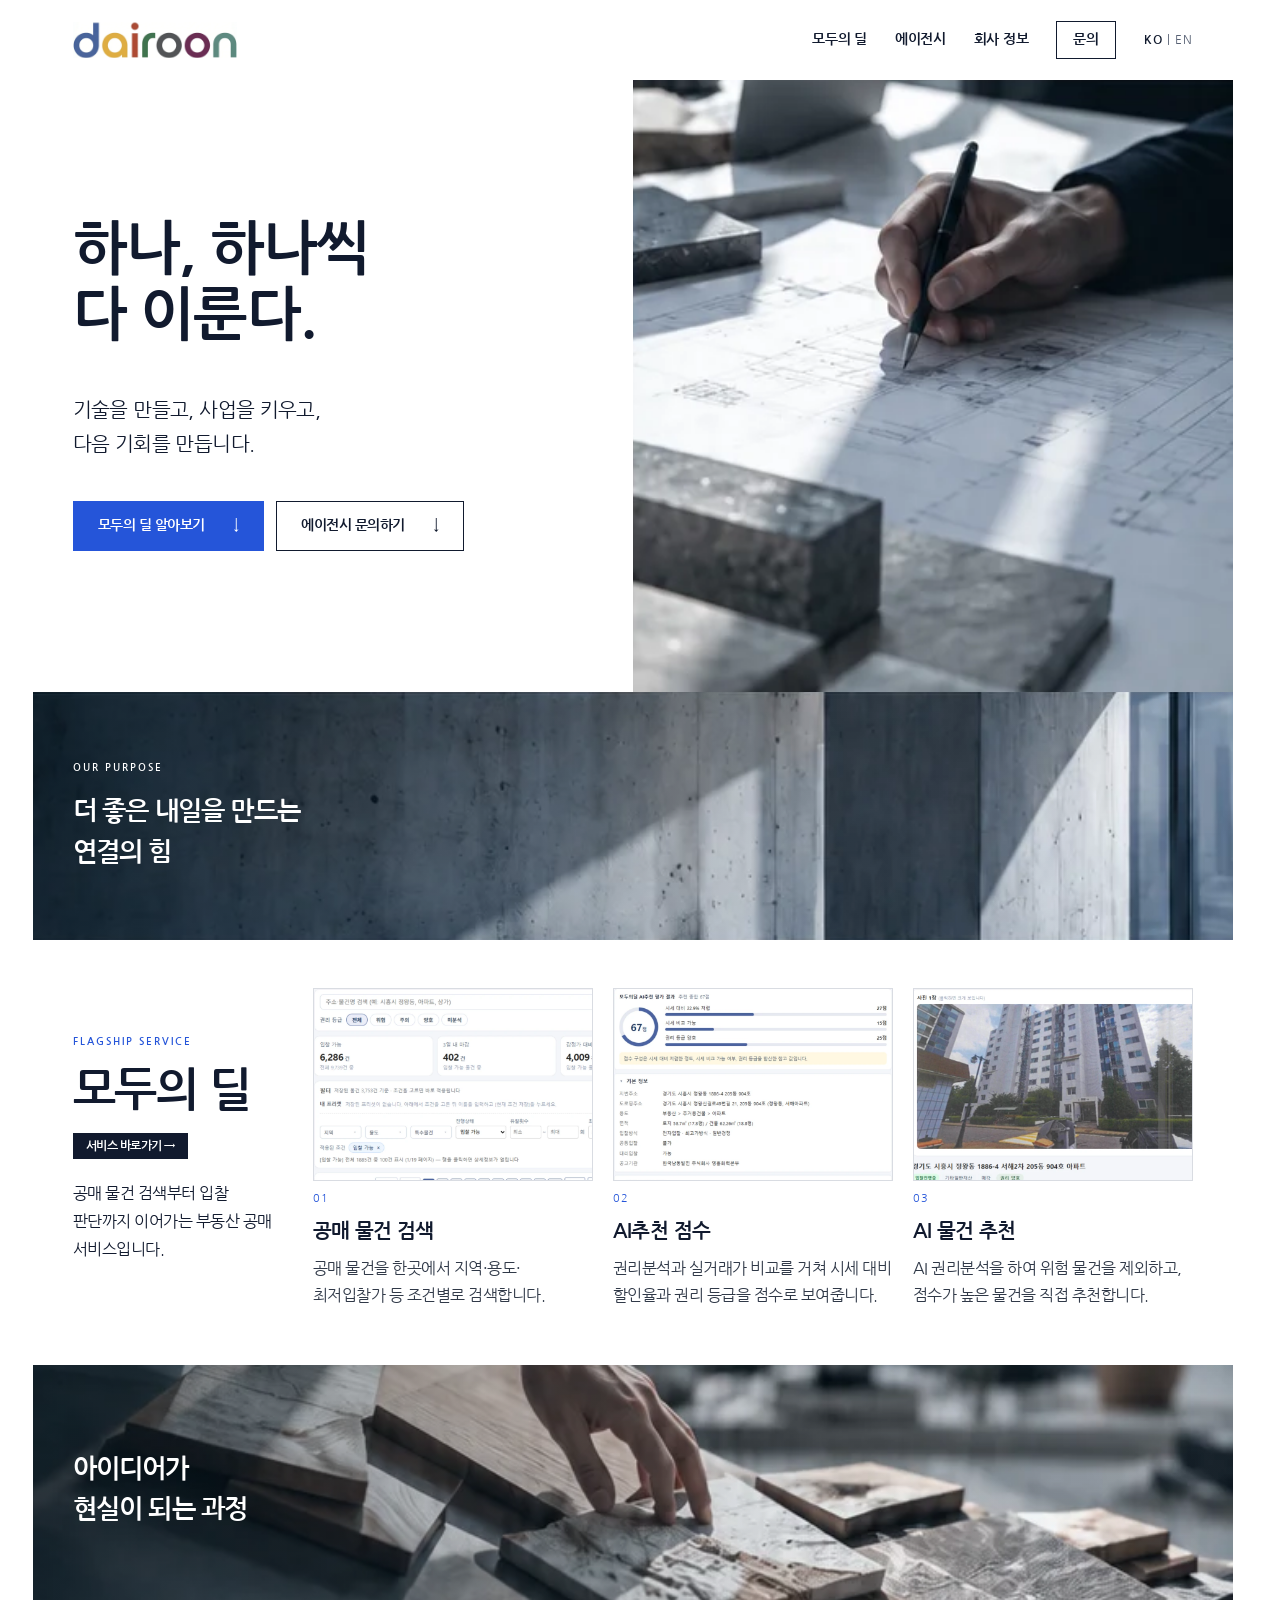
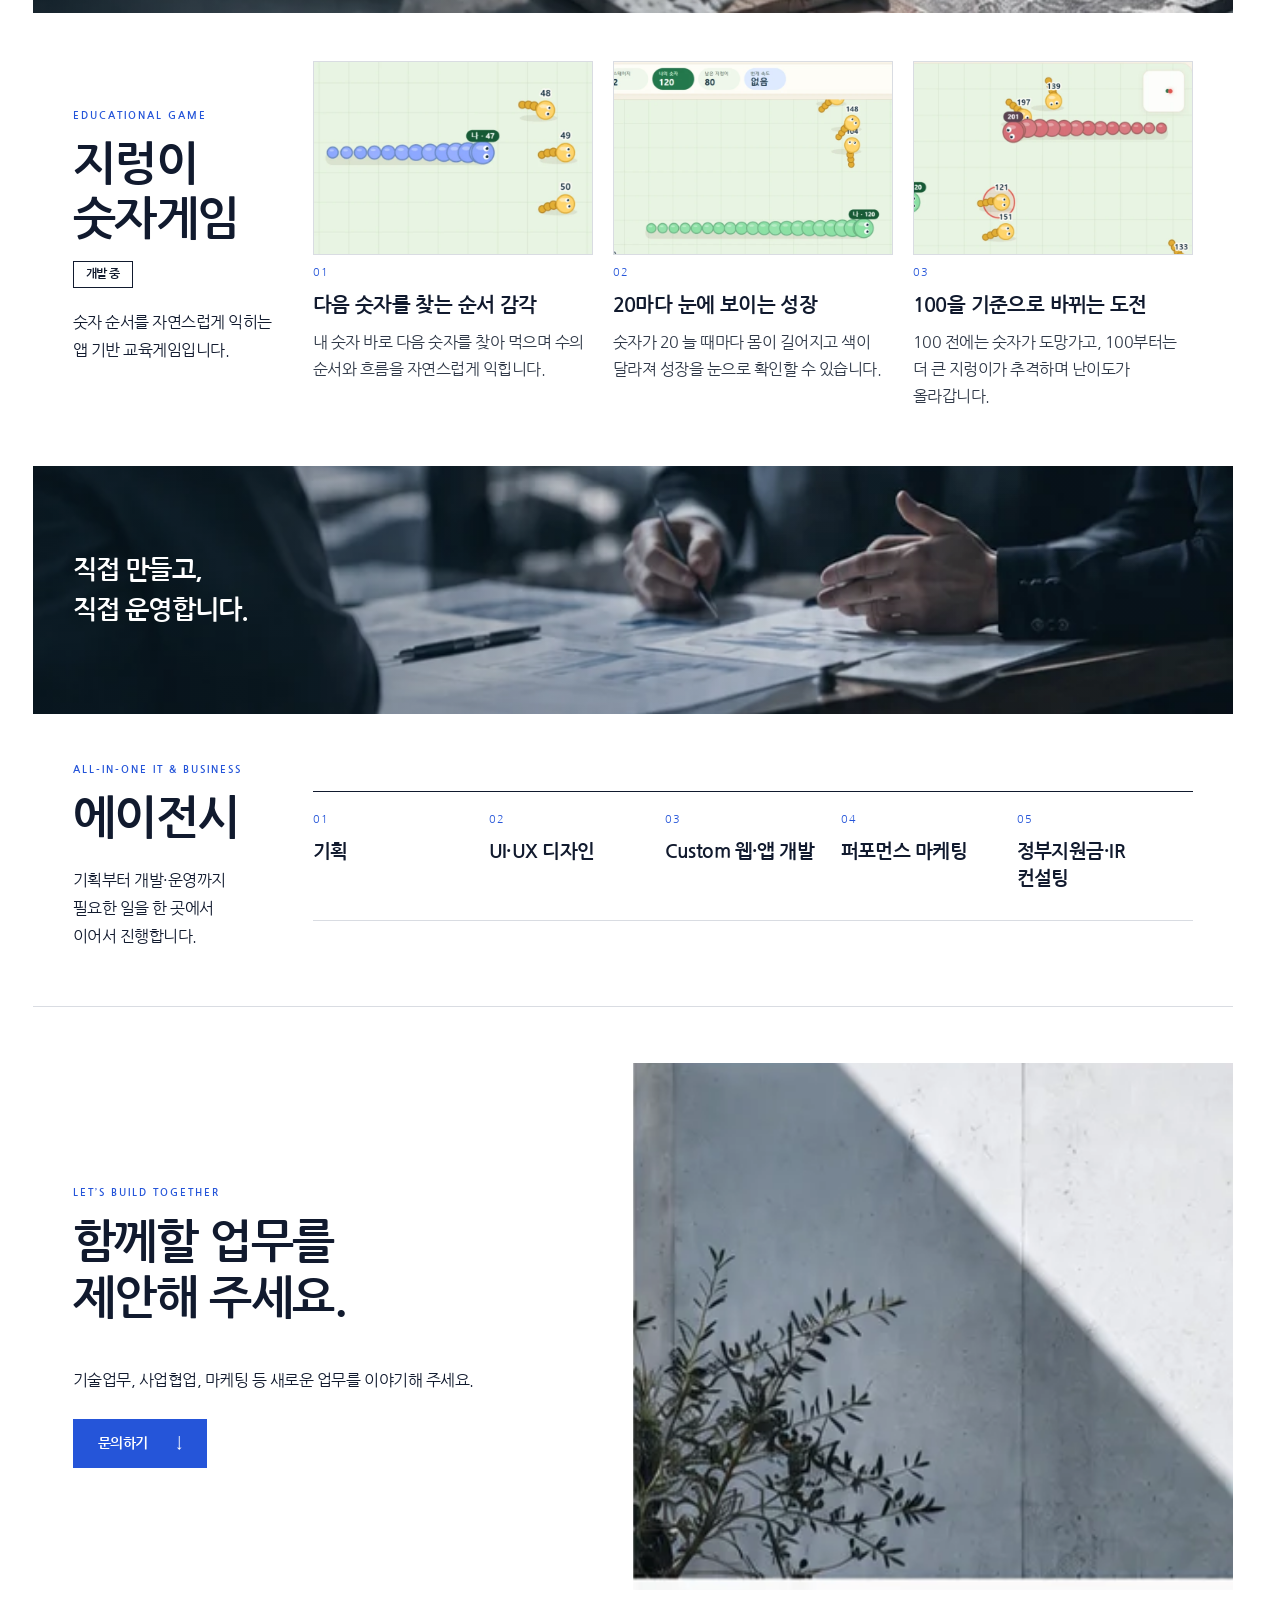
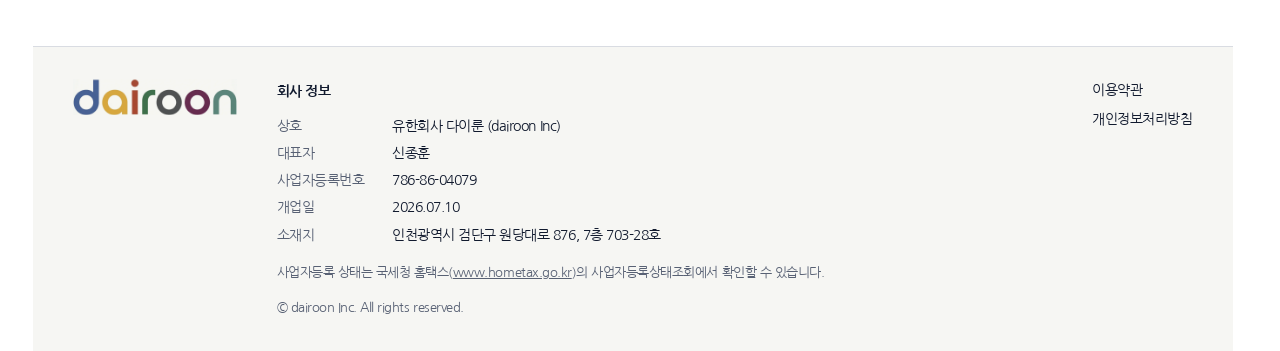
==== commit b783e160: "Link Modoo Deal section to service" ====
--- a/index.html
+++ b/index.html
@@ -1,7 +1,7 @@
 <!DOCTYPE html><html lang="ko"><head><meta charset="utf-8"/><meta name="viewport" content="width=device-width, initial-scale=1"/><link rel="stylesheet" href="/_next/static/chunks/2xvtko9cyt8w0.css?v=20260923d"/><link rel="stylesheet" href="/site.css?v=20261012a"/><meta name="theme-color" content="#111a2e"/><title>다이룬 (dairoon) | 올인원 IT & 비즈니스 에이전시, 모두의 딜</title><meta name="description" content="유한회사 다이룬은 기획·디자인·개발을 아우르는 올인원 IT & 비즈니스 에이전시이며, 부동산 공매 정보 서비스 모두의 딜을 준비하고 있습니다."/><link rel="canonical" href="https://www.dairoon.com/"/><link rel="alternate" hreflang="ko" href="https://www.dairoon.com/"/><link rel="alternate" hreflang="en" href="https://www.dairoon.com/en/"/><link rel="alternate" hreflang="x-default" href="https://www.dairoon.com/"/><meta property="og:title" content="다이룬 (dairoon) | 올인원 IT & 비즈니스 에이전시, 모두의 딜"/><meta property="og:description" content="유한회사 다이룬은 기획·디자인·개발을 아우르는 올인원 IT & 비즈니스 에이전시이며, 부동산 공매 정보 서비스 모두의 딜을 준비하고 있습니다."/><meta property="og:url" content="https://www.dairoon.com/"/><meta property="og:site_name" content="dairoon"/><meta property="og:locale" content="ko_KR"/><meta property="og:type" content="website"/><meta property="og:image" content="https://www.dairoon.com/dairoon-og-light-v2.png"/><meta property="og:image:secure_url" content="https://www.dairoon.com/dairoon-og-light-v2.png"/><meta property="og:image:type" content="image/png"/><meta property="og:image:width" content="1200"/><meta property="og:image:height" content="630"/><meta property="og:image:alt" content="dairoon"/><meta name="twitter:card" content="summary_large_image"/><meta name="twitter:image" content="https://www.dairoon.com/dairoon-og-light-v2.png"/><meta name="twitter:title" content="다이룬 (dairoon) | 올인원 IT & 비즈니스 에이전시, 모두의 딜"/><meta name="twitter:description" content="유한회사 다이룬은 기획·디자인·개발을 아우르는 올인원 IT & 비즈니스 에이전시이며, 부동산 공매 정보 서비스 모두의 딜을 준비하고 있습니다."/><link rel="preconnect" href="https://fonts.googleapis.com"/><link rel="preconnect" href="https://fonts.gstatic.com" crossorigin="anonymous"/><link rel="stylesheet" href="https://fonts.googleapis.com/css2?family=Nanum+Gothic:wght@400;700;800&amp;display=swap"/><script type="application/ld+json">{"@context":"https://schema.org","@type":"Organization","name":"다이룬","legalName":"유한회사 다이룬","alternateName":["dairoon","dairoon Inc"],"url":"https://www.dairoon.com/","foundingDate":"2026-07-10","founder":{"@type":"Person","name":"신종훈"},"taxID":"786-86-04079","address":{"@type":"PostalAddress","streetAddress":"원당대로 876, 7층 703-28호","addressLocality":"검단구","addressRegion":"인천광역시","addressCountry":"KR"}}</script></head><body><a class="skip-link" href="#main">본문으로 건너뛰기</a><div id="top"></div><header class="site-header"><a class="home-link" href="/#top" aria-label="다이룬 처음으로"><svg class="logo" viewBox="655 595 1506 336" role="img" aria-label="다이룬 dairoon"><image href="/logo-source.webp" width="2816" height="1536"></image></svg></a><nav class="site-nav" aria-label="Main"><a class="nav-link" href="#modoodeal">모두의 딜</a><a class="nav-link" href="#agency">에이전시</a><a class="nav-link" href="#company">회사 정보</a><a class="nav-contact" href="#contact">문의</a><span class="lang" aria-label="Language"><b>KO</b> | <a href="/en/" hreflang="en" lang="en">EN</a></span></nav></header><main id="main">
 <section class="hero" aria-labelledby="hero-title"><div class="hero-copy"><p class="eyebrow">BUILD. OPERATE. GROW.</p><h1 id="hero-title">하나, 하나씩<br/>다 이룬다.</h1><p class="hero-sub">기술을 만들고, 사업을 키우고,<br/>다음 기회를 만듭니다.</p><div class="hero-actions"><a class="primary-button" href="#modoodeal">모두의 딜 알아보기 <span aria-hidden="true">↓</span></a><a class="ghost-button" href="#contact">에이전시 문의하기 <span aria-hidden="true">↓</span></a></div></div><div class="hero-visual"><svg class="photo hero-photo" width="380" height="396" viewBox="356 48 380 396" preserveAspectRatio="xMidYMid slice" aria-hidden="true"><image href="/editorial-source.webp" width="736" height="2135"></image></svg></div></section>
 <section id="about" class="banner"><svg class="photo" width="736" height="151" viewBox="0 444 736 151" preserveAspectRatio="xMidYMid slice" aria-hidden="true"><image href="/editorial-source.webp" width="736" height="2135"></image></svg><div class="banner-copy"><p class="eyebrow">OUR PURPOSE</p><h2>더 좋은 내일을 만드는<br/>연결의 힘</h2></div></section>
-<section id="modoodeal" class="service-section" aria-labelledby="modoodeal-title"><div class="section-intro"><p class="eyebrow">FLAGSHIP SERVICE</p><h2 id="modoodeal-title">모두의 딜</h2><p class="status-tag">서비스 준비 중</p><p class="section-lead">공매 물건 검색부터 입찰 판단까지 이어가는 부동산 공매 서비스입니다.</p></div><div class="shot-wrap"><div class="service-grid service-grid-3 service-grid-shot"><div class="service-card"><article><div class="card-media"><img src="/assets/md-1.webp" width="720" height="496" alt="공매 물건 검색" loading="lazy"/></div><span class="card-number" aria-hidden="true">01</span><h3>공매 물건 검색</h3><p>공매 물건을 한곳에서 지역·용도·최저입찰가 등 조건별로 검색합니다.</p></article></div><div class="service-card"><article><div class="card-media"><img src="/assets/md-2.webp" width="720" height="496" alt="AI추천 점수" loading="lazy"/></div><span class="card-number" aria-hidden="true">02</span><h3>AI추천 점수</h3><p>권리분석과 실거래가 비교를 거쳐 시세 대비 할인율과 권리 등급을 점수로 보여줍니다.</p></article></div><div class="service-card"><article><div class="card-media"><img src="/assets/md-3.webp" width="720" height="496" alt="AI 물건 추천" loading="lazy"/></div><span class="card-number" aria-hidden="true">03</span><h3>AI 물건 추천</h3><p>AI 권리분석을 하여 위험 물건을 제외하고, 점수가 높은 물건을 직접 추천합니다.</p></article></div></div></div></section>
+<section id="modoodeal" class="service-section" aria-labelledby="modoodeal-title"><div class="section-intro"><p class="eyebrow">FLAGSHIP SERVICE</p><h2 id="modoodeal-title">모두의 딜</h2><a class="status-tag status-link" href="https://www.dairoon.net/anaconda" target="_blank" rel="noopener">서비스 바로가기 <span aria-hidden="true">→</span></a><p class="section-lead">공매 물건 검색부터 입찰 판단까지 이어가는 부동산 공매 서비스입니다.</p></div><div class="shot-wrap"><div class="service-grid service-grid-3 service-grid-shot"><div class="service-card"><article><div class="card-media"><img src="/assets/md-1.webp" width="720" height="496" alt="공매 물건 검색" loading="lazy"/></div><span class="card-number" aria-hidden="true">01</span><h3>공매 물건 검색</h3><p>공매 물건을 한곳에서 지역·용도·최저입찰가 등 조건별로 검색합니다.</p></article></div><div class="service-card"><article><div class="card-media"><img src="/assets/md-2.webp" width="720" height="496" alt="AI추천 점수" loading="lazy"/></div><span class="card-number" aria-hidden="true">02</span><h3>AI추천 점수</h3><p>권리분석과 실거래가 비교를 거쳐 시세 대비 할인율과 권리 등급을 점수로 보여줍니다.</p></article></div><div class="service-card"><article><div class="card-media"><img src="/assets/md-3.webp" width="720" height="496" alt="AI 물건 추천" loading="lazy"/></div><span class="card-number" aria-hidden="true">03</span><h3>AI 물건 추천</h3><p>AI 권리분석을 하여 위험 물건을 제외하고, 점수가 높은 물건을 직접 추천합니다.</p></article></div></div></div></section>
 <section class="banner"><svg class="photo" width="736" height="168" viewBox="0 854 736 168" preserveAspectRatio="xMidYMid slice" aria-hidden="true"><image href="/editorial-source.webp" width="736" height="2135"></image></svg><div class="banner-copy"><h2>아이디어가<br/>현실이 되는 과정</h2></div></section>
 <section id="number-snake" class="service-section" aria-labelledby="number-snake-title"><div class="section-intro"><p class="eyebrow">EDUCATIONAL GAME</p><h2 id="number-snake-title">지렁이 숫자게임</h2><p class="status-tag">개발 중</p><p class="section-lead">숫자 순서를 자연스럽게 익히는 앱 기반 교육게임입니다.</p></div><div class="shot-wrap"><div class="service-grid service-grid-3 service-grid-shot"><div class="service-card"><article><div class="card-media"><img src="/assets/game-1.webp" width="720" height="496" alt="다음 숫자를 찾는 순서 감각" loading="lazy"/></div><span class="card-number" aria-hidden="true">01</span><h3>다음 숫자를 찾는 순서 감각</h3><p>내 숫자 바로 다음 숫자를 찾아 먹으며 수의 순서와 흐름을 자연스럽게 익힙니다.</p></article></div><div class="service-card"><article><div class="card-media"><img src="/assets/game-2.webp" width="720" height="496" alt="20마다 눈에 보이는 성장" loading="lazy"/></div><span class="card-number" aria-hidden="true">02</span><h3>20마다 눈에 보이는 성장</h3><p>숫자가 20 늘 때마다 몸이 길어지고 색이 달라져 성장을 눈으로 확인할 수 있습니다.</p></article></div><div class="service-card"><article><div class="card-media"><img src="/assets/game-3.webp" width="720" height="496" alt="100을 기준으로 바뀌는 도전" loading="lazy"/></div><span class="card-number" aria-hidden="true">03</span><h3>100을 기준으로 바뀌는 도전</h3><p>100 전에는 숫자가 도망가고, 100부터는 더 큰 지렁이가 추격하며 난이도가 올라갑니다.</p></article></div></div></div></section>
 <section class="banner"><svg class="photo" width="736" height="158" viewBox="0 1292 736 158" preserveAspectRatio="xMidYMid slice" aria-hidden="true"><image href="/editorial-source.webp" width="736" height="2135"></image></svg><div class="banner-copy"><h2>직접 만들고,<br/>직접 운영합니다.</h2></div></section>
--- a/site.css
+++ b/site.css
@@ -11,6 +11,8 @@
 .ghost-button{border:1px solid var(--ink);background:#fff;color:var(--ink);min-height:48px;justify-content:space-between;align-items:center;gap:28px;padding:12px 24px;font-size:14px;font-weight:700;display:inline-flex;transition:background .2s var(--ease),color .2s var(--ease)}
 .ghost-button:hover{background:var(--ink);color:#fff}
 .section-intro .eyebrow{color:var(--blue)}
+.status-link{background:var(--ink);color:#fff;text-decoration:none}
+.status-link:hover{background:var(--blue);border-color:var(--blue)}
 .status-tag{display:inline-block;margin-top:14px;border:1px solid var(--ink);padding:2px 12px;font-size:12px;font-weight:700;line-height:1.7}
 .item-grid{list-style:none;margin:0;padding:0;display:grid;grid-template-columns:repeat(5,minmax(0,1fr));border-top:1px solid var(--ink);min-width:0}
 .item-card{padding:22px 16px 28px 0;border-bottom:1px solid var(--line);min-width:0}
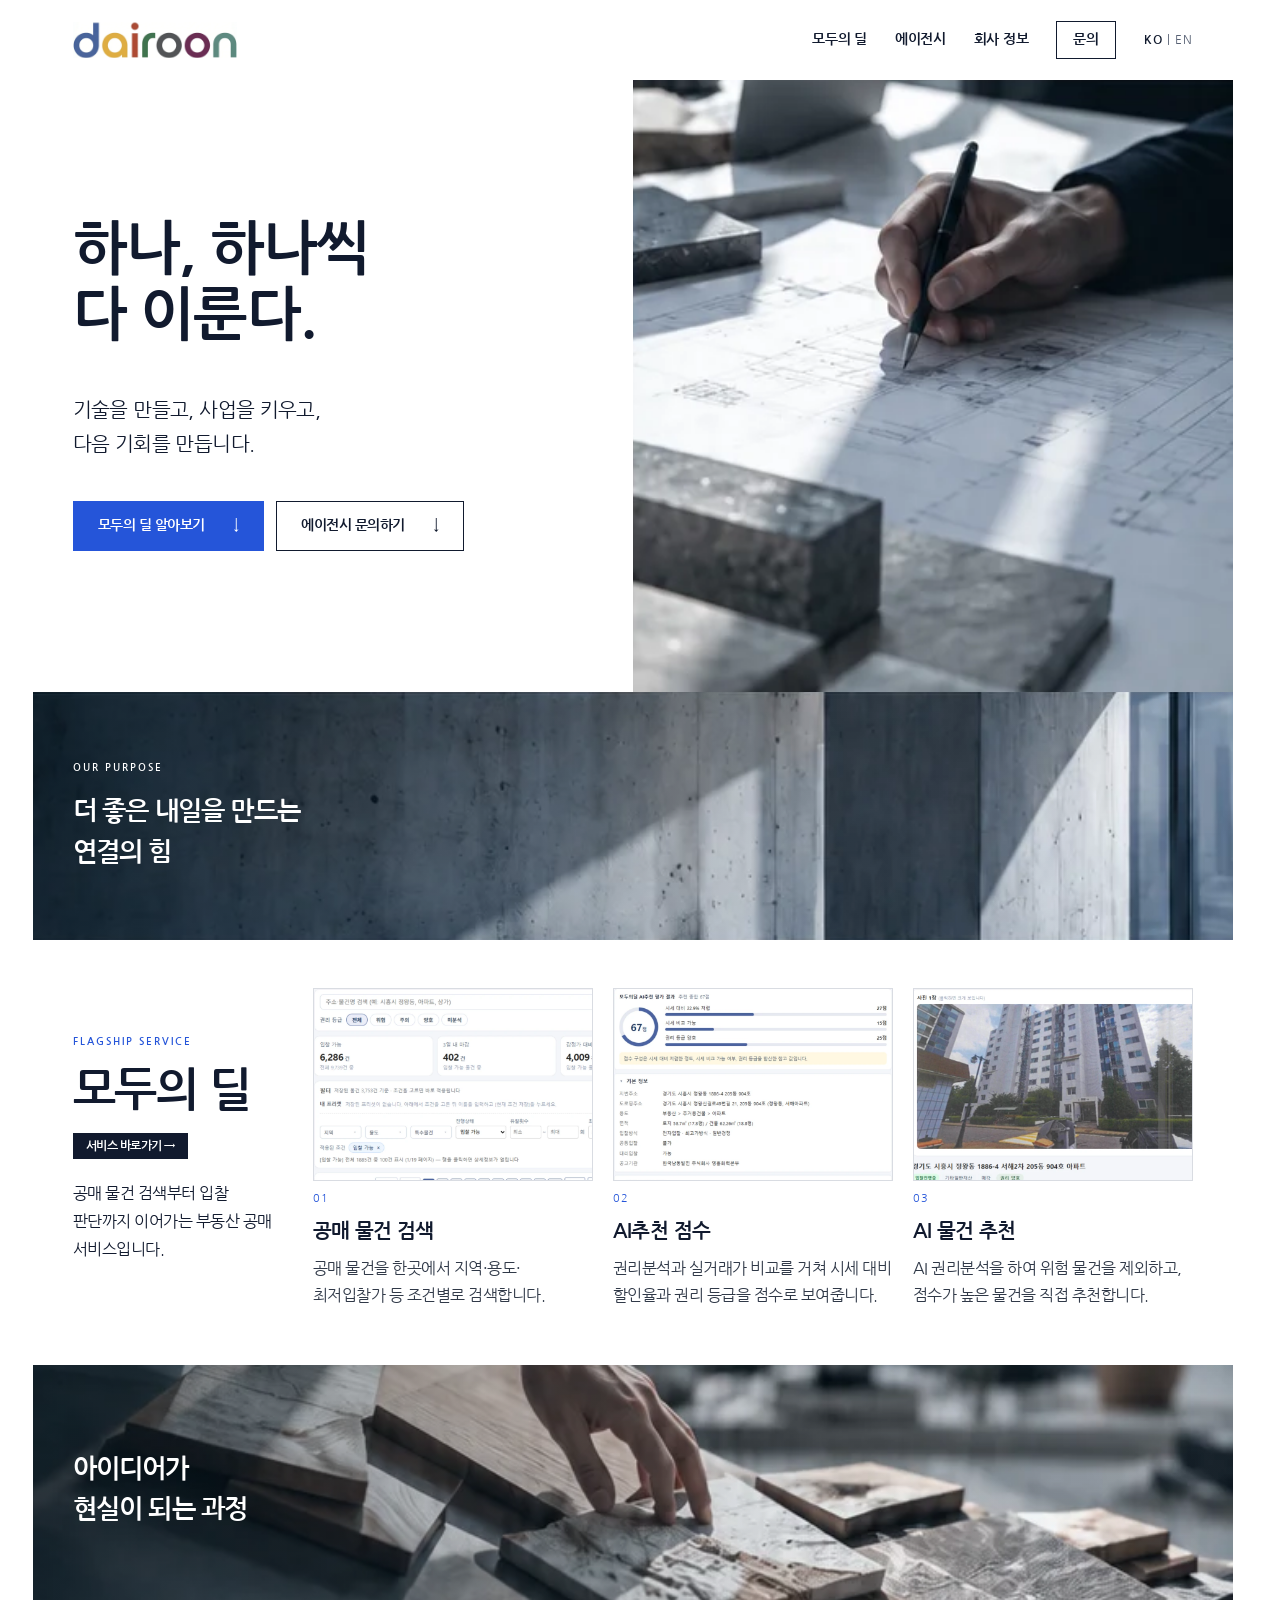
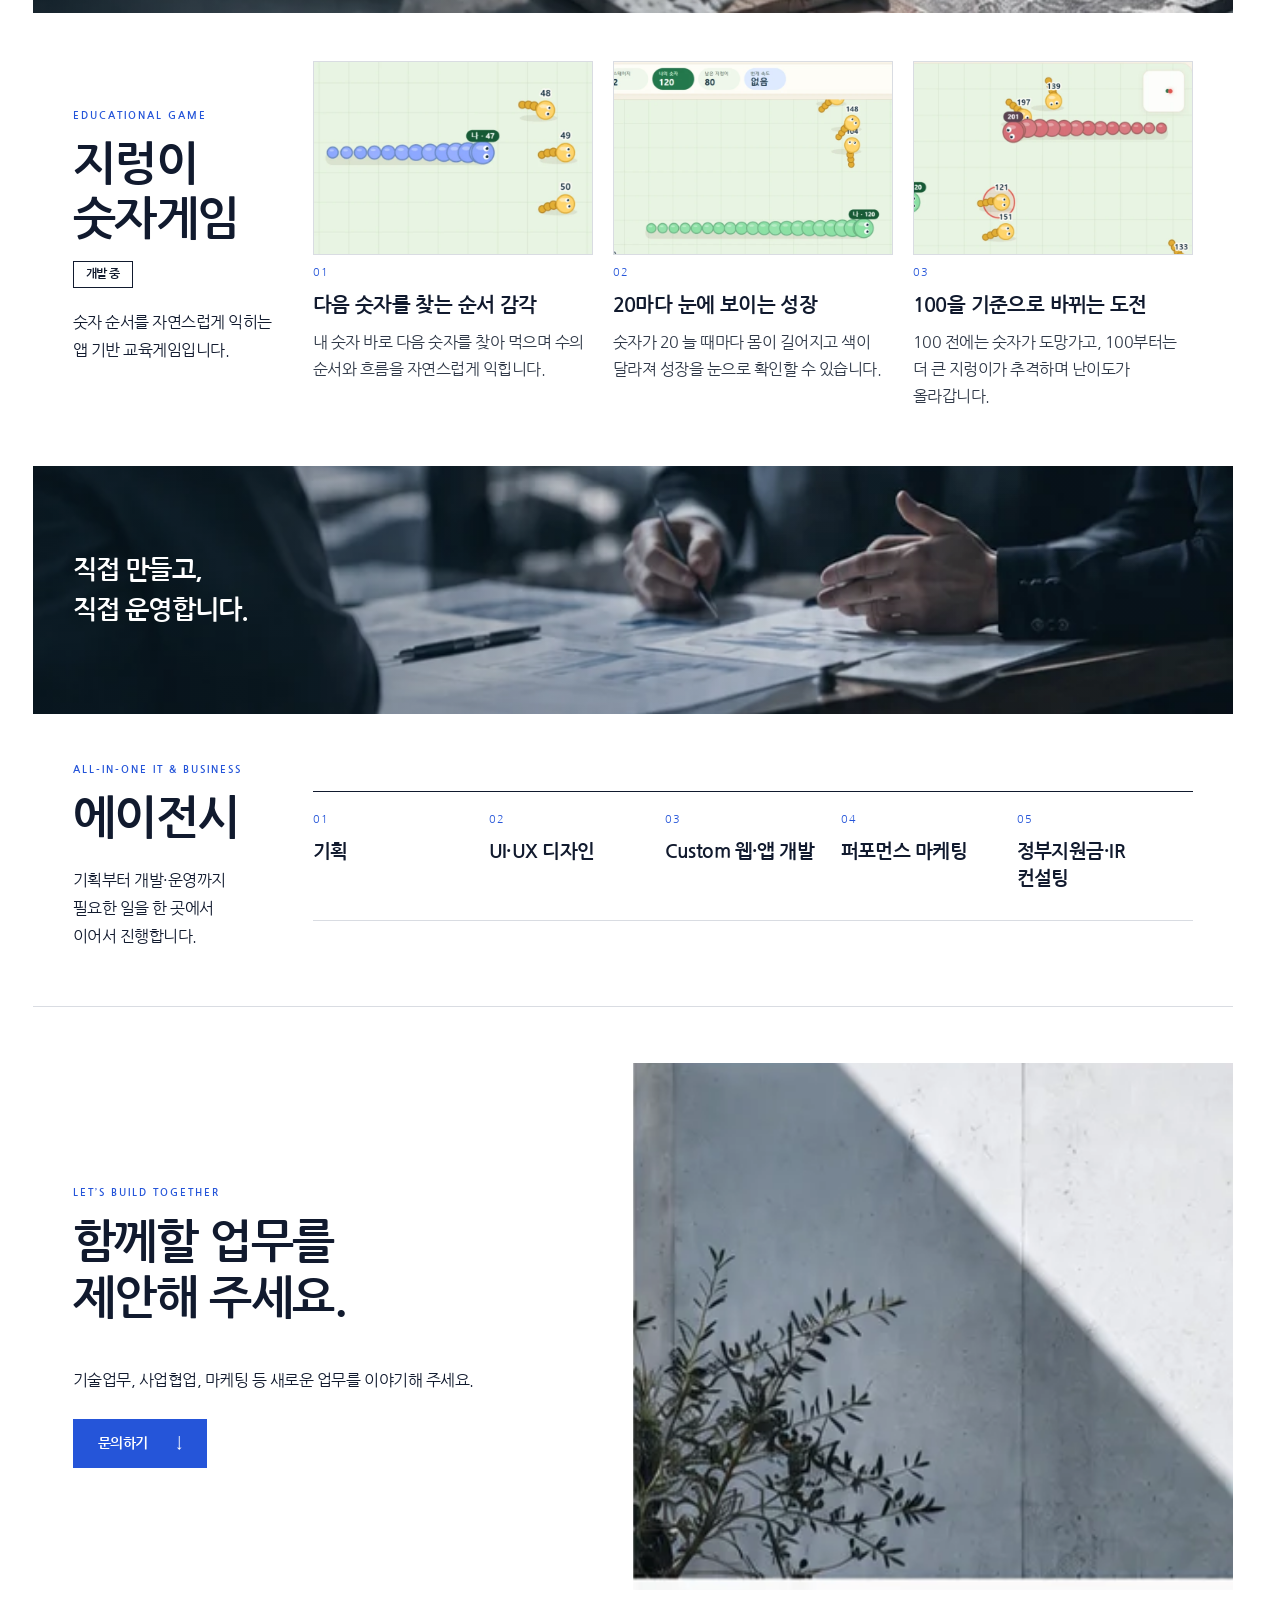
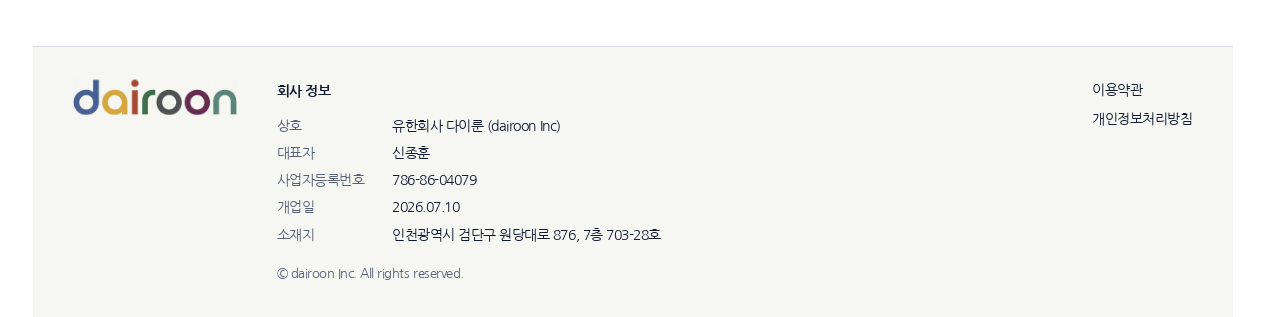
==== commit bcc7c2b4: "Remove Hometax note from footer" ====
--- a/index.html
+++ b/index.html
@@ -11,4 +11,4 @@
 
 <div class="contact-reveal"><section id="contact" class="contact-section" aria-labelledby="contact-title"><input class="contact-form-toggle" type="checkbox" id="contact-form-toggle"/><div class="contact-overview"><div class="contact-copy"><p class="eyebrow">LET’S BUILD TOGETHER</p><h2 id="contact-title">함께할 업무를<br/>제안해 주세요.</h2><p>기술업무, 사업협업, 마케팅 등<br class="mobile-break"/> 새로운 업무를 이야기해 주세요.</p><label class="primary-button" for="contact-form-toggle">문의하기 <span aria-hidden="true">↓</span></label></div><svg class="photo" width="318" height="281" viewBox="418 1740 318 281" preserveAspectRatio="xMidYMid slice" aria-hidden="true"><image href="/editorial-source.webp" width="736" height="2135"></image></svg></div><div id="contact-form-panel" class="contact-form-panel"><div class="form-intro"><h3>어떤 일을 함께할까요?</h3><p>필요한 도움을 알려주세요.</p><p class="form-note">* 필수 입력</p></div><form action="https://formsubmit.co/jason@dairoon.com" method="POST" aria-label="문의 양식"><input type="hidden" name="_subject" value="[다이룬] 문의"/><input type="hidden" name="_template" value="table"/><input type="hidden" name="_captcha" value="false"/><input type="hidden" name="_next" value="https://www.dairoon.com/thanks.html"/><fieldset><legend class="sr-only">문의 정보</legend><div class="form-grid"><div class="field"><label for="name">이름 *</label><input id="name" autocomplete="name" maxlength="60" required name="name"/></div><div class="field"><label for="email">이메일 *</label><input id="email" type="email" autocomplete="email" maxlength="254" required name="email"/></div><div class="field"><label for="company">회사·소속 <span>(선택)</span></label><input id="company" autocomplete="organization" maxlength="100" name="company"/></div><div class="field"><label for="phone">연락처 <span>(선택)</span></label><input id="phone" type="tel" autocomplete="tel" maxlength="30" name="phone"/></div><div class="field full-width"><label for="type">문의 유형 *</label><select id="type" name="type" required><option value="" selected>문의 유형을 선택해주세요</option><option>에이전시 문의</option><option>모두의 딜 제휴</option><option>광고</option><option>시스템 문의</option></select></div><div class="field full-width"><label for="message">문의 내용 *</label><textarea id="message" name="message" rows="6" minlength="10" maxlength="3000" required placeholder="진행하고 싶은 일이나 궁금한 점을 적어주세요."></textarea></div><div class="honeypot" aria-hidden="true"><label for="website">웹사이트</label><input id="website" tabindex="-1" autocomplete="off" name="website"/></div></div><p class="setup-notice">문의하신 내용을 확인한 후 회신해 드리겠습니다.</p><label class="consent"><input type="checkbox" required name="consent"/><span>개인정보 수집·이용에 동의합니다. (필수) <a class="policy-link" href="/privacy.html">개인정보처리방침</a></span></label><button class="primary-button submit-button" type="submit">문의 보내기 <span aria-hidden="true">↗</span></button></fieldset></form></div></section></div>
 </main>
-<footer id="company" class="site-footer company-footer"><a class="footer-logo" href="/#top" aria-label="다이룬 처음으로"><svg class="logo" viewBox="655 595 1506 336" role="img" aria-label="다이룬 dairoon"><image href="/logo-source.webp" width="2816" height="1536"></image></svg></a><div class="footer-info"><strong>회사 정보</strong><dl class="company-list"><dt>상호</dt><dd>유한회사 다이룬 (dairoon Inc)</dd><dt>대표자</dt><dd>신종훈</dd><dt>사업자등록번호</dt><dd>786-86-04079</dd><dt>개업일</dt><dd>2026.07.10</dd><dt>소재지</dt><dd>인천광역시 검단구 원당대로 876, 7층 703-28호</dd></dl><p class="biz-check">사업자등록 상태는 국세청 홈택스(<a href="https://www.hometax.go.kr" target="_blank" rel="noopener noreferrer">www.hometax.go.kr</a>)의 사업자등록상태조회에서 확인할 수 있습니다.</p><small>© dairoon Inc. All rights reserved.</small></div><nav class="footer-links" aria-label="Legal"><a href="/terms.html">이용약관</a><a href="/privacy.html">개인정보처리방침</a></nav></footer></body></html>+<footer id="company" class="site-footer company-footer"><a class="footer-logo" href="/#top" aria-label="다이룬 처음으로"><svg class="logo" viewBox="655 595 1506 336" role="img" aria-label="다이룬 dairoon"><image href="/logo-source.webp" width="2816" height="1536"></image></svg></a><div class="footer-info"><strong>회사 정보</strong><dl class="company-list"><dt>상호</dt><dd>유한회사 다이룬 (dairoon Inc)</dd><dt>대표자</dt><dd>신종훈</dd><dt>사업자등록번호</dt><dd>786-86-04079</dd><dt>개업일</dt><dd>2026.07.10</dd><dt>소재지</dt><dd>인천광역시 검단구 원당대로 876, 7층 703-28호</dd></dl><small>© dairoon Inc. All rights reserved.</small></div><nav class="footer-links" aria-label="Legal"><a href="/terms.html">이용약관</a><a href="/privacy.html">개인정보처리방침</a></nav></footer></body></html>
